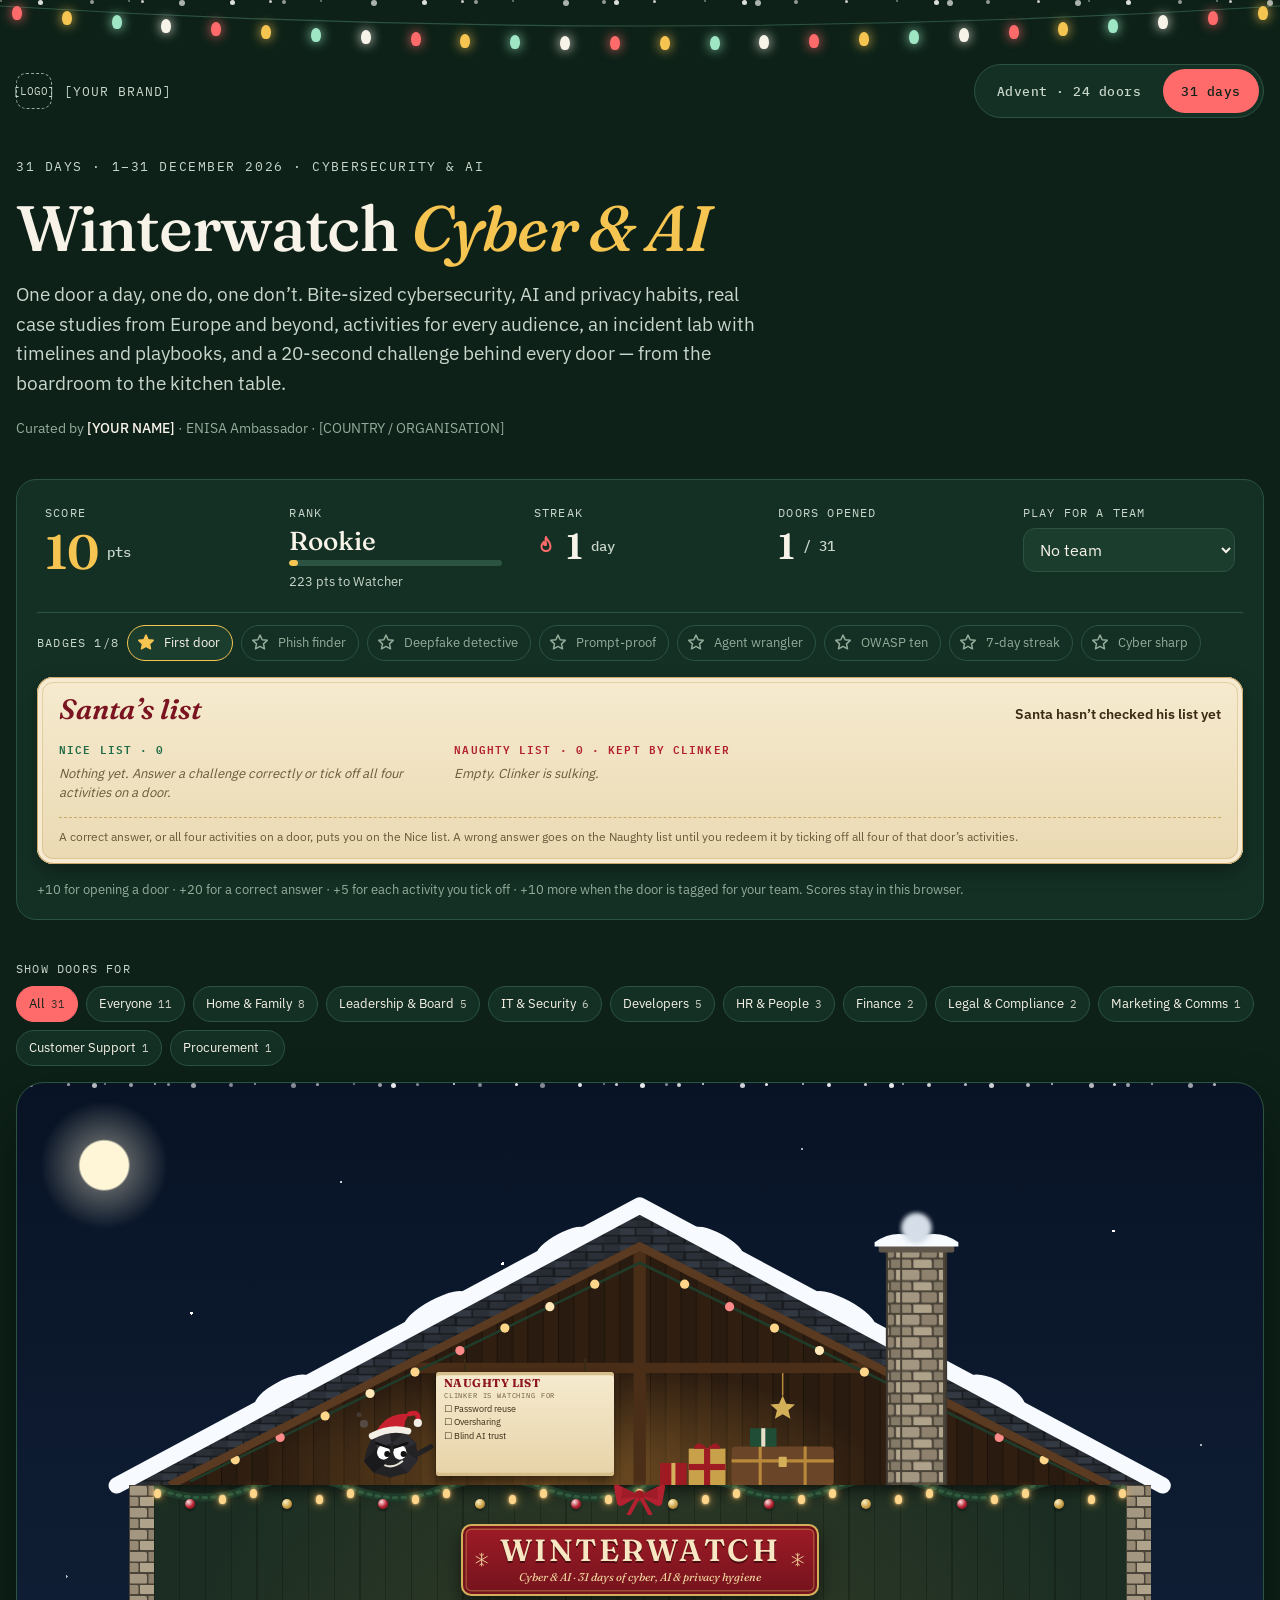
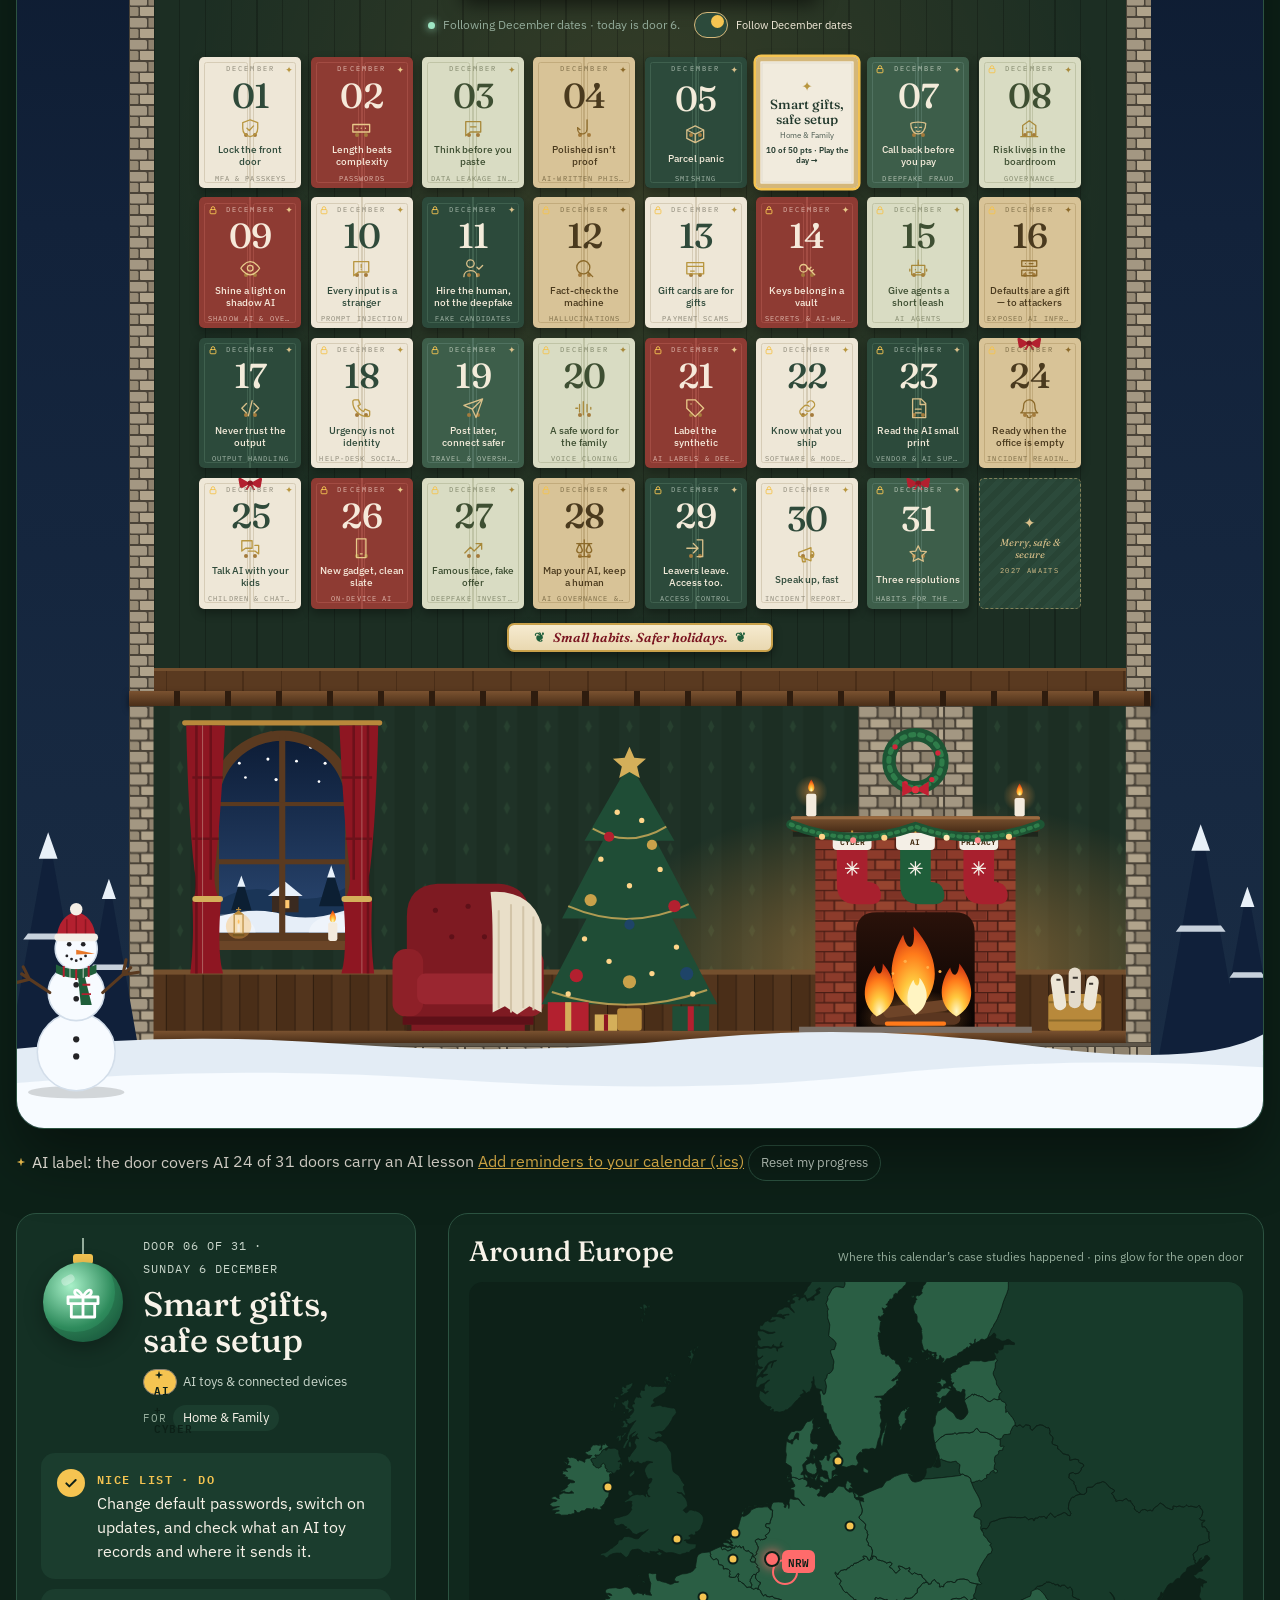
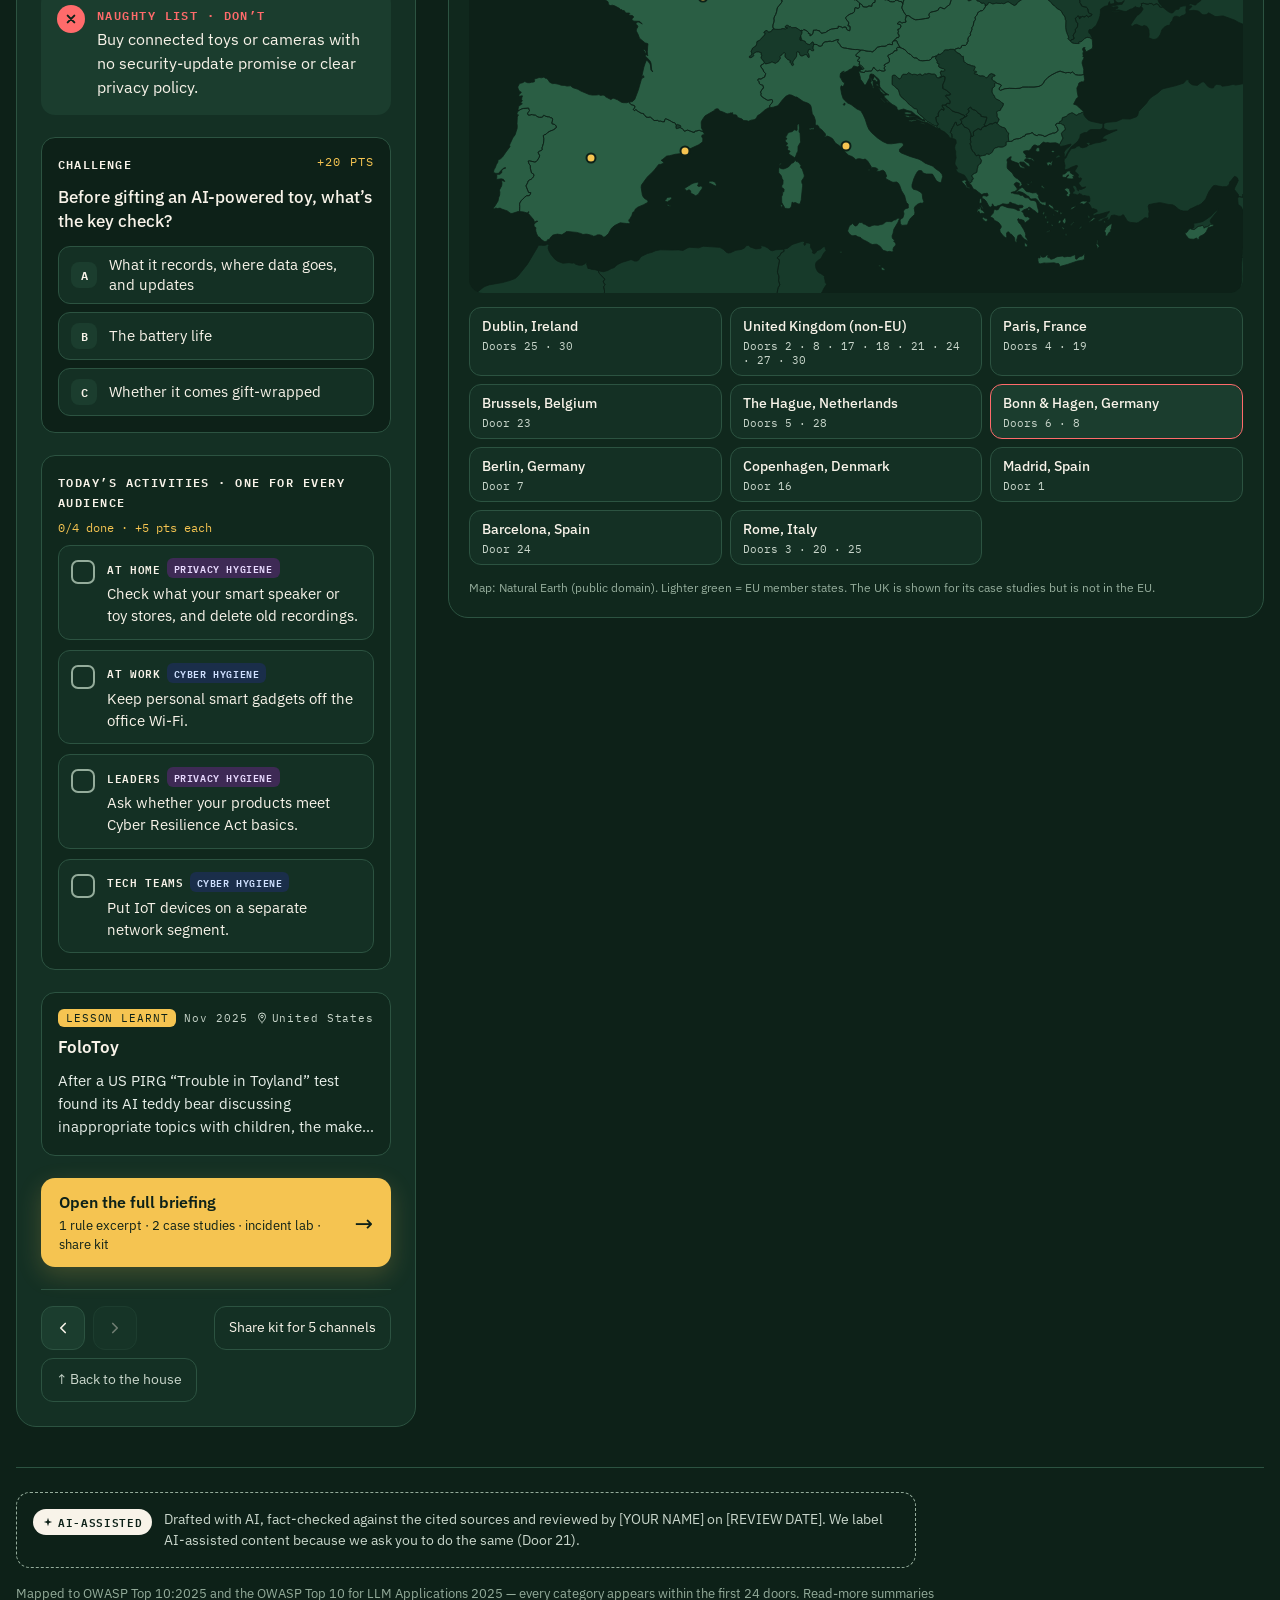
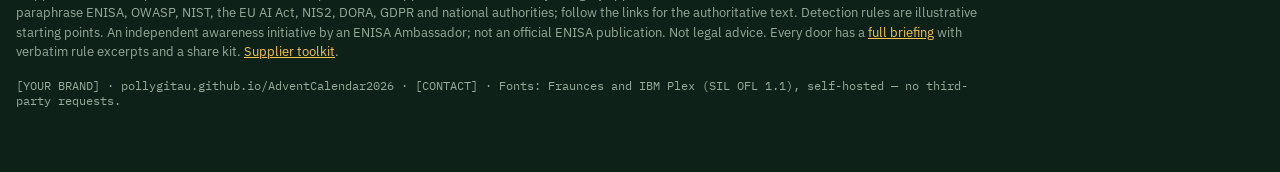
==== site/index.html @ 4596e325 "Publish to AdventCalendar2026 (the repo that exists) and tidy security docs - pages.yml: SITE_REPO w" ====
<!doctype html>
<html lang="en">
<head>
<meta charset="utf-8">
<meta name="viewport" content="width=device-width, initial-scale=1">
<meta http-equiv="Content-Security-Policy" content="default-src 'none'; script-src 'self'; style-src 'self'; font-src 'self'; img-src 'self'; connect-src 'self'; manifest-src 'self'; base-uri 'none'; form-action 'none'; upgrade-insecure-requests; require-trusted-types-for 'script'; trusted-types 'none'">
<meta name="referrer" content="strict-origin-when-cross-origin">
<title>Winterwatch · Cyber &amp; AI calendar</title>
<meta name="description" content="A gamified advent / 31-day calendar of cybersecurity, AI and privacy do's and don'ts, with real case studies, activities for every audience, an incident lab and a quick challenge behind every door.">
<meta property="og:title" content="One door a day. One do, one don’t.">
<meta property="og:description" content="Cybersecurity and AI habits, real case studies, incident playbooks and a 20-second challenge behind every door.">
<link rel="icon" href="favicon.svg" type="image/svg+xml">
<link rel="preload" href="fonts/fraunces-latin-wght-normal.woff2" as="font" type="font/woff2" crossorigin>
<link rel="preload" href="fonts/ibm-plex-sans-latin-400-normal.woff2" as="font" type="font/woff2" crossorigin>
<link rel="stylesheet" href="styles.css">
<script src="common.js" defer></script>
<script src="app.js" defer></script>
</head>
<body>
<a class="skip" href="#doors">Skip to the doors</a>
<div class="snow" id="snow" aria-hidden="true"></div>
<div class="lights" id="lights" aria-hidden="true">
  <svg viewBox="0 0 100 56" preserveAspectRatio="none"><path d="M0 6 Q50 46 100 6" fill="none" stroke="#2C5341" stroke-width="1.2" vector-effect="non-scaling-stroke"/></svg>
</div>

<div class="wrap">
<header class="top">
  <div class="brand"><span class="logo-slot">[LOGO]</span><span class="brand-name">[YOUR BRAND]</span></div>
  <div class="seg" id="mode" role="group" aria-label="Calendar length">
    <button type="button" data-mode="advent" aria-pressed="false">Advent · 24 doors</button>
    <button type="button" data-mode="full" aria-pressed="true">31 days</button>
  </div>
</header>

<section class="hero">
  <div class="hero-text">
    <p class="eyebrow" id="eyebrow">31 DAYS · CYBERSECURITY &amp; AI</p>
    <h1>Winterwatch <em>Cyber &amp; AI</em></h1>
    <p class="lede">One door a day, one do, one don’t. Bite-sized cybersecurity, AI and privacy habits, real case studies from Europe and beyond, activities for every audience, an incident lab with timelines and playbooks, and a 20-second challenge behind every door — from the boardroom to the kitchen table.</p>
    <p class="byline">Curated by <strong>[YOUR NAME]</strong> · ENISA Ambassador · [COUNTRY / ORGANISATION]</p>
  </div>
</section>

<section class="hud" id="hud" aria-label="Your progress">
  <div class="stats">
    <div class="stat"><span class="k">SCORE</span><span class="v score"><span id="score">0</span><small>pts</small></span></div>
    <div class="stat"><span class="k">RANK</span><span class="v rank" id="rank">Rookie</span><span class="bar"><span id="rankbar"></span></span><span class="sub" id="rankline"></span></div>
    <div class="stat"><span class="k">STREAK</span><span class="v"><svg viewBox="0 0 24 24" aria-hidden="true"><path d="M12 3c1 3 4.5 5 4.5 9.5a4.5 4.5 0 0 1-9 0c0-2.2 1.1-3.6 2.2-4.6 0 2 1 3.2 2.3 3.2 0-3-1.2-5.2 0-8.1z"/></svg><span id="streak">0</span><small id="streakunit">days</small></span></div>
    <div class="stat"><span class="k">DOORS OPENED</span><span class="v"><span id="opened">0</span><small>/ <span id="total">31</span></small></span></div>
    <div class="stat"><label class="k" for="team">PLAY FOR A TEAM</label><select id="team"></select></div>
  </div>
  <div class="badges"><span class="k">BADGES <span id="badgecount">0</span>/8</span><ul id="badges"></ul></div>
  <section class="santa" id="santa" aria-label="Santa’s list"></section>
  <p class="rules">+10 for opening a door · +20 for a correct answer · +5 for each activity you tick off · +10 more when the door is tagged for your team. Scores stay in this browser.</p>
</section>

<div class="main">
  <section class="col" aria-label="Calendar doors">
    <div class="chips"><span class="k">SHOW DOORS FOR</span><div id="chips" class="chips"></div></div>
    <div class="house" id="house">
      <svg class="defs" width="0" height="0" aria-hidden="true" focusable="false"><defs><pattern id="f1Stone" width="42" height="22" patternUnits="userSpaceOnUse"><rect width="42" height="22" fill="#4A4338"></rect><path d="M1 1h15q2 0 2 2v6q0 2-2 2H2q-1 0-1-1z" fill="#A39782"></path><path d="M20 1h13q2 0 2 2v6q0 2-2 2H21q-1 0-1-1z" fill="#8E826E"></path><path d="M37 1h4v10h-3q-1 0-1-1z" fill="#B3A68E"></path><path d="M1 13h7q2 0 2 2v6H2q-1 0-1-1z" fill="#968A75"></path><path d="M12 13h16q2 0 2 2v6H13q-1 0-1-1z" fill="#B0A38B"></path><path d="M32 13h9v8h-8q-1 0-1-1z" fill="#857A67"></path></pattern></defs></svg>
      <div class="hsnow" id="hsnow" aria-hidden="true"></div>
      <div class="attic">
        <svg class="sc roofsvg" viewBox="0 0 1000 300" role="img" aria-label="The attic under a snowy roof: Clinker keeps the Naughty list beside a chest of presents, and smoke rises from the stone chimney">
<defs>
<pattern id="a1Plank" width="30" height="40" patternUnits="userSpaceOnUse"><rect width="30" height="40" fill="#3A2616"></rect><rect x="15" width="15" height="40" fill="#422B18"></rect><path d="M.5 0V40M15.5 0V40" stroke="#24170D"></path></pattern>
<pattern id="a1Slate" width="32" height="16" patternUnits="userSpaceOnUse"><rect width="32" height="16" fill="#2B3038"></rect><rect x="1" y="1" width="14" height="6" fill="#333943"></rect><rect x="17" y="9" width="14" height="6" fill="#262A31"></rect><path d="M0 15.5H32M0 7.5H32M16 0V8M.5 8V16M31.5 8V16" stroke="#16191D" stroke-width="1.4"></path></pattern>
<pattern id="a1Stone" width="42" height="22" patternUnits="userSpaceOnUse"><rect width="42" height="22" fill="#4A4338"></rect><path d="M1 1h15q2 0 2 2v6q0 2-2 2H2q-1 0-1-1z" fill="#A39782"></path><path d="M20 1h13q2 0 2 2v6q0 2-2 2H21q-1 0-1-1z" fill="#8E826E"></path><path d="M37 1h4v10h-3q-1 0-1-1z" fill="#B3A68E"></path><path d="M1 13h7q2 0 2 2v6H2q-1 0-1-1z" fill="#968A75"></path><path d="M12 13h16q2 0 2 2v6H13q-1 0-1-1z" fill="#B0A38B"></path><path d="M32 13h9v8h-8q-1 0-1-1z" fill="#857A67"></path></pattern>
<radialGradient id="a1Glow"><stop offset="0" stop-color="#FFB54A" stop-opacity=".35"></stop><stop offset="1" stop-color="#FFB54A" stop-opacity="0"></stop></radialGradient>
</defs>
<path d="M40 300L500 66L960 300Z" fill="url(#a1Plank)"></path>
<path d="M40 300L500 66L960 300Z" fill="#000000" opacity=".28"></path>
<ellipse class="gl" cx="430" cy="290" rx="300" ry="110" fill="url(#a1Glow)"></ellipse>
<rect x="276" y="180" width="448" height="10" fill="#4A2E18"></rect>
<rect x="494" y="66" width="12" height="234" fill="#4A2E18"></rect>
<path d="M60 296L500 82L940 296" fill="none" stroke="#1F3B2A" stroke-width="2.5"></path>
<g fill="#FFD58A"><circle class="tw" cx="104" cy="275" r="4.5"></circle><circle class="tw t2" cx="148" cy="253" r="4.5" fill="#FF8A8A"></circle><circle class="tw t3" cx="192" cy="232" r="4.5"></circle><circle class="tw" cx="236" cy="210" r="4.5" fill="#FFE9B8"></circle><circle class="tw t2" cx="280" cy="189" r="4.5"></circle><circle class="tw t3" cx="324" cy="168" r="4.5" fill="#FF8A8A"></circle><circle class="tw" cx="368" cy="146" r="4.5"></circle><circle class="tw t2" cx="412" cy="125" r="4.5" fill="#FFE9B8"></circle><circle class="tw t3" cx="456" cy="103" r="4.5"></circle><circle class="tw" cx="544" cy="103" r="4.5"></circle><circle class="tw t2" cx="588" cy="125" r="4.5" fill="#FF8A8A"></circle><circle class="tw t3" cx="632" cy="146" r="4.5"></circle><circle class="tw" cx="676" cy="168" r="4.5" fill="#FFE9B8"></circle><circle class="tw t2" cx="720" cy="189" r="4.5"></circle><circle class="tw t3" cx="852" cy="253" r="4.5" fill="#FF8A8A"></circle><circle class="tw" cx="896" cy="275" r="4.5"></circle></g>
<g transform="translate(222 222) scale(.8)">
<circle cx="10" cy="22" r="5" fill="#6B6B72" opacity=".5"></circle><circle cx="4" cy="11" r="3" fill="#6B6B72" opacity=".35"></circle>
<path d="M14 52L22 34L40 28L60 32L74 46L76 66L64 82L42 88L22 82L10 68Z" fill="#232326"></path>
<path d="M22 34L40 28L44 46L26 52Z" fill="#36363C"></path><path d="M60 32L74 46L58 54L44 46Z" fill="#2D2D32"></path><path d="M10 68L26 52L36 70L22 82Z" fill="#1A1A1D"></path><path d="M58 54L76 66L64 82L50 70Z" fill="#2A2A2F"></path>
<ellipse cx="34" cy="57" rx="8" ry="9" fill="#FFFFFF"></ellipse><ellipse cx="54" cy="57" rx="8" ry="9" fill="#FFFFFF"></ellipse><circle cx="38.5" cy="59" r="3.6" fill="#111111"></circle><circle cx="58.5" cy="59" r="3.6" fill="#111111"></circle>
<path d="M25 46L41 51M63 46L47 51" stroke="#111111" stroke-width="3.2" stroke-linecap="round"></path>
<path d="M36 73Q46 77 57 68" fill="none" stroke="#E8E2D6" stroke-width="2.6" stroke-linecap="round"></path>
<path d="M24 34Q36 8 66 10Q58 18 60 30Z" fill="#C8202F"></path><path d="M66 10Q78 6 76 18" fill="none" stroke="#C8202F" stroke-width="6" stroke-linecap="round"></path><circle cx="76" cy="21" r="5" fill="#F4EFE6"></circle>
<path d="M20 37Q42 25 64 31" fill="none" stroke="#F4EFE6" stroke-width="8" stroke-linecap="round"></path>
<path d="M74 60L92 50" stroke="#232326" stroke-width="6" stroke-linecap="round"></path>
</g>
<rect x="520" y="278" width="26" height="22" fill="#9E1B24"></rect><rect x="531" y="278" width="4" height="22" fill="#D4AF5A"></rect>
<rect x="548" y="264" width="36" height="36" fill="#C9A14A"></rect><rect x="563" y="264" width="6" height="36" fill="#9E1B24"></rect><rect x="548" y="279" width="36" height="6" fill="#9E1B24"></rect><path d="M566 264q-10-10-13 0zM566 264q10-10 13 0z" fill="#9E1B24"></path>
<rect x="590" y="262" width="100" height="38" rx="4" fill="#6B4527"></rect><path d="M590 276h100M618 262v38M662 262v38" stroke="#B8893B" stroke-width="3"></path><rect x="636" y="272" width="8" height="10" rx="1" fill="#D4AF5A"></rect>
<rect x="608" y="244" width="26" height="18" fill="#1F4D36"></rect><rect x="619" y="244" width="4" height="18" fill="#E9DFC9"></rect>
<path d="M640 190V212" stroke="#B8893B" stroke-width="1.5"></path>
<path class="gl" d="M640 212l3.5 8 8.5.8-6.4 5.6 2 8.4-7.6-4.4-7.6 4.4 2-8.4-6.4-5.6 8.5-.8z" fill="#D4AF5A"></path>
<path d="M-6 302L500 32L1006 302L960 300L500 66L40 300Z" fill="url(#a1Slate)"></path>
<path d="M40 300L500 66L960 300" fill="none" stroke="#5A3A20" stroke-width="8"></path>
<path d="M-12 300L500 26L1012 300" fill="none" stroke="#F7FBFF" stroke-width="16" stroke-linejoin="round" stroke-linecap="round"></path>
<g fill="#F7FBFF"><ellipse cx="150" cy="208" rx="30" ry="10" transform="rotate(-28 150 208)"></ellipse><ellipse cx="300" cy="128" rx="34" ry="10" transform="rotate(-28 300 128)"></ellipse><ellipse cx="424" cy="62" rx="28" ry="9" transform="rotate(-28 424 62)"></ellipse><ellipse cx="850" cy="208" rx="30" ry="10" transform="rotate(28 850 208)"></ellipse><ellipse cx="700" cy="128" rx="34" ry="10" transform="rotate(28 700 128)"></ellipse><ellipse cx="576" cy="62" rx="28" ry="9" transform="rotate(28 576 62)"></ellipse></g>
<rect x="742" y="68" width="58" height="232" fill="url(#a1Stone)"></rect><rect x="742" y="68" width="58" height="232" fill="none" stroke="#3E3830" stroke-width="2"></rect>
<rect x="734" y="60" width="74" height="12" rx="2" fill="#5E564A"></rect><path d="M730 62Q750 48 771 58Q792 48 812 62V66H730Z" fill="#F7FBFF"></path>
<g fill="#D5DEE8"><circle class="sm" cx="771" cy="48" r="12"></circle><circle class="sm m2" cx="771" cy="48" r="12"></circle><circle class="sm m3" cx="771" cy="48" r="12"></circle><circle class="sm m4" cx="771" cy="48" r="12"></circle></g>
</svg>
        <div class="scroll" id="scroll"></div>
      </div>
      <div class="floor1">
        <svg class="garland" aria-hidden="true" viewBox="0 0 1000 40" preserveAspectRatio="none"><path d="M0 4Q50 34 100 4T200 4T300 4T400 4T500 4T600 4T700 4T800 4T900 4T1000 4" fill="none" stroke="#1F3B2A" stroke-width="12" stroke-linecap="round"/><path d="M0 4Q50 34 100 4T200 4T300 4T400 4T500 4T600 4T700 4T800 4T900 4T1000 4" fill="none" stroke="#2F5A3E" stroke-width="5" stroke-dasharray="2 7" stroke-linecap="round"/></svg>
        <div class="eave" id="eave" aria-hidden="true"></div>
        <svg class="bow" aria-hidden="true" viewBox="0 0 80 50"><path d="M40 22L8 6Q0 3 2 12L6 34Q8 40 16 36Z M40 22L72 6Q80 3 78 12L74 34Q72 40 64 36Z" fill="#B3202F"/><path d="M40 22L14 10L12 28Z M40 22L66 10L68 28Z" fill="#8E1622" opacity=".5"/><circle cx="40" cy="22" r="8" fill="#9E1B26"/><path d="M36 28L24 50M44 28L56 50" stroke="#B3202F" stroke-width="6" stroke-linecap="round"/></svg>
        <div class="sign">
          <svg class="fl-l" viewBox="0 0 24 24" aria-hidden="true"><path d="M12 2v20M3.3 7l17.4 10M3.3 17L20.7 7M9 3.5l3 2.5 3-2.5M9 20.5l3-2.5 3 2.5"/></svg>
          <svg class="fl-r" viewBox="0 0 24 24" aria-hidden="true"><path d="M12 2v20M3.3 7l17.4 10M3.3 17L20.7 7M9 3.5l3 2.5 3-2.5M9 20.5l3-2.5 3 2.5"/></svg>
          <h2 class="sign-t">WINTERWATCH</h2>
          <p class="sign-s" id="boardsub">Cyber &amp; AI · 31 days of cyber, AI &amp; privacy hygiene</p>
        </div>
        <div class="follow"><span class="note" id="locknote"></span><button type="button" role="switch" id="follow" aria-checked="true"><span class="track" aria-hidden="true"><span class="knob"></span></span>Follow December dates</button></div>
        <div id="doors" class="cards"></div>
        <div class="plaque2"><span class="p"><i aria-hidden="true">❦</i>Small habits. Safer holidays.<i aria-hidden="true">❦</i></span></div>
        <div class="wainscot" aria-hidden="true"></div>
      </div>
      <div class="slab" aria-hidden="true"></div>
      <svg class="sc floor0" viewBox="0 0 1000 330" role="img" aria-label="The living room: snow falls past the window, an armchair and a decorated tree stand by the wall, and a fire burns under three stockings labelled CYBER, AI and PRIVACY">
<defs>
<linearGradient id="f0Night" x1="0" y1="0" x2="0" y2="1"><stop offset="0" stop-color="#0B1A33"></stop><stop offset="1" stop-color="#2C4A75"></stop></linearGradient>
<radialGradient id="f0Fire" cx=".5" cy=".9" r=".9"><stop offset="0" stop-color="#FFF6C4"></stop><stop offset=".3" stop-color="#FFC93F"></stop><stop offset=".65" stop-color="#FF7A1A"></stop><stop offset="1" stop-color="#C92E14"></stop></radialGradient>
<radialGradient id="f0Glow"><stop offset="0" stop-color="#FFA24A" stop-opacity=".5"></stop><stop offset="1" stop-color="#FFA24A" stop-opacity="0"></stop></radialGradient>
<linearGradient id="f0Oak" x1="0" y1="0" x2="0" y2="1"><stop offset="0" stop-color="#7A5230"></stop><stop offset="1" stop-color="#4A2E18"></stop></linearGradient>
<linearGradient id="f0Box" x1="0" y1="0" x2="0" y2="1"><stop offset="0" stop-color="#2A120A"></stop><stop offset="1" stop-color="#070302"></stop></linearGradient>
<pattern id="f0Wall" width="40" height="40" patternUnits="userSpaceOnUse"><rect width="40" height="40" fill="#1C2E23"></rect><rect width="20" height="40" fill="#1F3227"></rect><path d="M10 14l3 6-3 6-3-6z" fill="#27402F"></path></pattern>
<pattern id="f0Plank" width="36" height="58" patternUnits="userSpaceOnUse"><rect width="36" height="58" fill="#4A2E18"></rect><rect x="18" width="18" height="58" fill="#53351D"></rect><path d="M.5 0V58M18.5 0V58" stroke="#2E1C0E"></path></pattern>
<pattern id="f0Brick" width="40" height="20" patternUnits="userSpaceOnUse"><rect width="40" height="20" fill="#8C3B2B"></rect><rect x="21" y="1" width="18" height="8" fill="#7E3426"></rect><rect x="11" y="11" width="18" height="8" fill="#96442F"></rect><path d="M0 .5H40M0 10.5H40M.5 0V10M20.5 0V10M10.5 10V20M30.5 10V20" stroke="#4A1D14" stroke-width="1.6"></path></pattern>
<clipPath id="f0Glass"><path d="M88 222V96a62 62 0 0 1 124 0V222Z"></path></clipPath>
</defs>
<rect width="1000" height="330" fill="url(#f0Wall)"></rect>
<ellipse class="gl" cx="770" cy="260" rx="320" ry="170" fill="url(#f0Glow)"></ellipse>
<rect y="262" width="1000" height="58" fill="url(#f0Plank)"></rect><rect y="258" width="1000" height="5" fill="#74502E"></rect>
<rect y="318" width="1000" height="12" fill="url(#f0Oak)"></rect>
<rect x="52" y="14" width="196" height="5" rx="2.5" fill="#B8893B"></rect>
<path d="M78 232V96a72 72 0 0 1 144 0V232Z" fill="#5A3A20"></path>
<g clip-path="url(#f0Glass)">
<rect x="88" y="20" width="124" height="210" fill="url(#f0Night)"></rect>
<path d="M88 190Q120 172 150 184T212 178V230H88Z" fill="#1A3557"></path>
<path d="M100 200l10-34 10 34zM186 196l12-40 12 40z" fill="#0C1F33"></path>
<path d="M110 166l-4 11h8zM198 156l-4 12h8z" fill="#E8F1FB"></path>
<rect x="140" y="184" width="26" height="18" fill="#3A2A20"></rect><path d="M136 186L153 172L170 186Z" fill="#E8F1FB"></path><rect class="gl" x="149" y="190" width="8" height="8" fill="#FFC870"></rect>
<path d="M88 230V206Q124 196 150 204T212 200V230Z" fill="#E6EEF8"></path>
<g fill="#FFFFFF"><circle class="ws d1" cx="96" cy="40" r="1.8"></circle><circle class="ws s2 d2" cx="108" cy="56" r="1.4"></circle><circle class="ws s3 d3" cx="122" cy="36" r="2"></circle><circle class="ws d4" cx="136" cy="52" r="1.5"></circle><circle class="ws s2 d5" cx="150" cy="38" r="2.2"></circle><circle class="ws s3 d1" cx="164" cy="54" r="1.4"></circle><circle class="ws d2" cx="178" cy="40" r="1.9"></circle><circle class="ws s2 d3" cx="192" cy="56" r="1.5"></circle><circle class="ws s3 d4" cx="204" cy="42" r="1.8"></circle><circle class="ws d5" cx="114" cy="70" r="1.3"></circle><circle class="ws s2 d1" cx="144" cy="72" r="1.6"></circle><circle class="ws s3 d2" cx="186" cy="74" r="1.3"></circle></g>
<ellipse cx="94" cy="222" rx="30" ry="18" fill="#FFFFFF" opacity=".35"></ellipse><ellipse cx="206" cy="222" rx="30" ry="18" fill="#FFFFFF" opacity=".35"></ellipse>
</g>
<g fill="#5A3A20"><rect x="147" y="30" width="6" height="194"></rect><rect x="88" y="150" width="124" height="5"></rect><rect x="88" y="94" width="124" height="4"></rect></g>
<rect x="68" y="230" width="164" height="9" rx="3" fill="#6B4527"></rect>
<path d="M56 19H94Q90 110 84 160Q82 180 90 192Q86 240 92 262H60Q64 230 62 192Q68 178 64 160Q58 110 56 19Z" fill="#8E1622"></path>
<path d="M244 19H206Q210 110 216 160Q218 180 210 192Q214 240 208 262H240Q236 230 238 192Q232 178 236 160Q242 110 244 19Z" fill="#8E1622"></path>
<path d="M66 19V262M80 19V170M62 70H92M62 130H88M220 19V170M234 19V262M208 70H238M212 130H238" stroke="#5E0F18" stroke-width="2.5" opacity=".7"></path>
<path d="M72 19V262M228 19V262" stroke="#E9DFC9" stroke-width="1" opacity=".35"></path>
<rect x="62" y="186" width="30" height="6" rx="3" fill="#D4AF5A"></rect><rect x="208" y="186" width="30" height="6" rx="3" fill="#D4AF5A"></rect>
<g transform="translate(98 197) scale(.62)"><circle class="gl" cx="15" cy="30" r="20" fill="#FFB54A" opacity=".35"></circle><path d="M11 4h8M15 0v4" stroke="#B8893B" stroke-width="2"></path><path d="M6 12L15 5L24 12Z" fill="#B8893B"></path><rect x="8" y="12" width="14" height="30" rx="1" fill="#FFE2A0" opacity=".35"></rect><rect x="13" y="27" width="4" height="12" fill="#F4EBDD"></rect><path class="cd" d="M15 19c-2 3-2 5 0 7 2-2 2-4 0-7z" fill="#FFC060"></path><path d="M8 12V42M22 12V42" stroke="#B8893B" stroke-width="1.8"></path><rect x="6" y="42" width="18" height="4" rx="1" fill="#7A5A22"></rect></g>
<rect x="195" y="212" width="9" height="18" rx="2" fill="#F4EBDD"></rect><path class="cd" d="M199.5 200c-3 5-4 8-2 11 1 1 3 1 4 0 2-3 1-6-2-11z" fill="url(#f0Fire)"></path>
<path d="M272 318V206Q272 176 302 174H362Q392 176 392 206V318Z" fill="#7E1A22"></path>
<g fill="#5E1018"><circle cx="300" cy="200" r="2.5"></circle><circle cx="332" cy="196" r="2.5"></circle><circle cx="364" cy="200" r="2.5"></circle><circle cx="316" cy="226" r="2.5"></circle><circle cx="348" cy="226" r="2.5"></circle></g>
<rect x="258" y="238" width="30" height="66" rx="13" fill="#8E2028"></rect><rect x="376" y="238" width="30" height="66" rx="13" fill="#8E2028"></rect>
<rect x="282" y="262" width="100" height="30" rx="8" fill="#9A2630"></rect>
<path d="M268 304h128v8H268z" fill="#5E1018"></path><path d="M274 312v6M390 312v6" stroke="#3A2616" stroke-width="5"></path>
<path d="M354 182Q394 180 404 214V300L392 294 380 302 368 294 356 300V230Q356 200 354 182Z" fill="#E9DFC9"></path>
<path d="M362 200V296M374 194V300M386 196V296M396 206V298" stroke="#D2C4A8" stroke-width="2"></path>
<rect x="478" y="296" width="24" height="22" rx="3" fill="#B8893B"></rect>
<path d="M490 56L534 132H516L556 208H532L576 292H404L448 208H424L464 132H446Z" fill="#1F4D36"></path>
<path d="M454 120Q490 140 526 118M430 196Q490 222 548 194M414 280Q490 306 566 278" fill="none" stroke="#D4AF5A" stroke-width="2" opacity=".8"></path>
<g fill="#FFD58A"><circle class="tw" cx="478" cy="104" r="2.6"></circle><circle class="tw t2" cx="502" cy="112" r="2.6"></circle><circle class="tw t3" cx="462" cy="150" r="2.6"></circle><circle class="tw" cx="520" cy="160" r="2.6"></circle><circle class="tw t2" cx="490" cy="176" r="2.6"></circle><circle class="tw t3" cx="446" cy="228" r="2.6"></circle><circle class="tw" cx="536" cy="236" r="2.6"></circle><circle class="tw t2" cx="470" cy="250" r="2.6"></circle><circle class="tw t3" cx="512" cy="262" r="2.6"></circle><circle class="tw" cx="430" cy="282" r="2.6"></circle><circle class="tw t2" cx="552" cy="282" r="2.6"></circle></g>
<circle cx="470" cy="128" r="5" fill="#B3202F"></circle><circle cx="512" cy="136" r="5" fill="#C9A14A"></circle><circle cx="452" cy="190" r="6" fill="#C9A14A"></circle><circle cx="534" cy="196" r="6" fill="#B3202F"></circle><circle cx="490" cy="214" r="5" fill="#1E4468"></circle><circle cx="438" cy="264" r="6.5" fill="#B3202F"></circle><circle cx="490" cy="270" r="6.5" fill="#C9A14A"></circle><circle cx="546" cy="262" r="6.5" fill="#1E4468"></circle>
<path class="tw" d="M490 40l4.7 10.6 11.5 1.1-8.7 7.6 2.6 11.3L490 64.7l-10.1 5.9 2.6-11.3-8.7-7.6 11.5-1.1z" fill="#D4AF5A"></path>
<rect x="410" y="290" width="40" height="28" fill="#B3202F"></rect><rect x="427" y="290" width="6" height="28" fill="#D4AF5A"></rect>
<rect x="532" y="294" width="36" height="24" fill="#1F4D36"></rect><rect x="547" y="294" width="6" height="24" fill="#B3202F"></rect>
<rect x="456" y="302" width="22" height="16" fill="#D4AF5A"></rect><rect x="465" y="302" width="4" height="16" fill="#8E1622"></rect>
<rect x="714" y="0" width="112" height="112" fill="url(#f1Stone)"></rect>
<circle cx="770" cy="54" r="26" fill="none" stroke="#1D5534" stroke-width="13"></circle><circle cx="770" cy="54" r="26" fill="none" stroke="#2F7D4A" stroke-width="5" stroke-dasharray="3 6" stroke-linecap="round"></circle>
<g fill="#D0263A"><circle cx="750" cy="40" r="2.6"></circle><circle cx="792" cy="46" r="2.6"></circle><circle cx="760" cy="76" r="2.6"></circle><circle cx="786" cy="72" r="2.6"></circle></g>
<path d="M770 82l-13-8v14zM770 82l13-8v14z" fill="#C21F32"></path><circle cx="770" cy="82" r="3.6" fill="#E0303F"></circle>
<rect x="672" y="123" width="196" height="196" fill="url(#f0Brick)"></rect>
<path d="M712 318V222q0-20 20-20h76q20 0 20 20v96z" fill="url(#f0Box)"></path>
<ellipse class="gl" cx="770" cy="306" rx="56" ry="28" fill="url(#f0Glow)"></ellipse>
<rect x="726" y="300" width="88" height="12" rx="6" fill="#5A3620"></rect><rect x="738" y="291" width="66" height="11" rx="5.5" fill="#6E4428" transform="rotate(-7 771 296)"></rect>
<rect class="gl" x="740" y="309" width="60" height="4" rx="2" fill="#FF7A1A"></rect>
<path class="fl" d="M770 300C738 280 744 248 758 224c3 16 13 18 10-8 20 22 34 56 2 84z" fill="url(#f0Fire)"></path>
<path class="fl fl2" d="M732 304c-18-14-12-36-2-50 2 10 8 12 8-2 14 16 18 40-6 52z" fill="url(#f0Fire)"></path>
<path class="fl fl3" d="M810 304c-20-12-16-34-6-48 2 10 8 10 9-4 14 18 18 40-3 52z" fill="url(#f0Fire)"></path>
<path class="fl fl4" d="M770 302c-10-8-10-22-2-34 2 8 6 8 6-2 10 12 10 28-4 36z" fill="#FFF4C2"></path>
<g fill="#FFB04A"><circle class="em" cx="760" cy="250" r="1.6"></circle><circle class="em e2" cx="782" cy="256" r="1.4"></circle><circle class="em e3" cx="748" cy="262" r="1.3"></circle><circle class="em e4" cx="794" cy="260" r="1.5"></circle></g>
<rect x="656" y="314" width="228" height="6" fill="#7A6F66"></rect>
<rect x="650" y="122" width="240" height="6" fill="#000000" opacity=".35"></rect>
<rect x="648" y="108" width="244" height="15" rx="3" fill="url(#f0Oak)"></rect><rect x="648" y="108" width="244" height="3" rx="1.5" fill="#9A6A40"></rect>
<ellipse class="gl" cx="668" cy="84" rx="16" ry="16" fill="url(#f0Glow)"></ellipse><rect x="663" y="86" width="10" height="22" rx="2" fill="#F4EBDD"></rect><path class="cd" d="M668 72c-3 5-4 8-2 11 1 1 3 1 4 0 2-3 1-6-2-11z" fill="url(#f0Fire)"></path>
<ellipse class="gl" cx="872" cy="88" rx="16" ry="16" fill="url(#f0Glow)"></ellipse><rect x="867" y="90" width="10" height="18" rx="2" fill="#F4EBDD"></rect><path class="cd" d="M872 76c-3 5-4 8-2 11 1 1 3 1 4 0 2-3 1-6-2-11z" fill="url(#f0Fire)"></path>
<path d="M708 122v3M770 122v3M832 122v3" stroke="#C9962F" stroke-width="2"></path>
<g class="sw"><path d="M693 140V174Q693 194 712 194H726Q738 194 736 182Q734 172 722 172H723V140Z" fill="#A8202E"></path><path d="M708 152v14M701 159h14M703 154l10 10M713 154l-10 10" stroke="#F4EFE6" stroke-width="1.2"></path><rect x="689" y="124" width="38" height="17" rx="4" fill="#F4EFE6"></rect><text x="708" y="136" text-anchor="middle" font-family="IBM Plex Mono, monospace" font-size="7.5" font-weight="700" fill="#3A2208">CYBER</text></g>
<g class="sw w2"><path d="M755 140V174Q755 194 774 194H788Q800 194 798 182Q796 172 784 172H785V140Z" fill="#1F5E3A"></path><path d="M770 152v14M763 159h14M765 154l10 10M775 154l-10 10" stroke="#F4EFE6" stroke-width="1.2"></path><rect x="751" y="124" width="38" height="17" rx="4" fill="#F4EFE6"></rect><text x="770" y="136" text-anchor="middle" font-family="IBM Plex Mono, monospace" font-size="7.5" font-weight="700" fill="#3A2208">AI</text></g>
<g class="sw w3"><path d="M817 140V174Q817 194 836 194H850Q862 194 860 182Q858 172 846 172H847V140Z" fill="#A8202E"></path><path d="M832 152v14M825 159h14M827 154l10 10M837 154l-10 10" stroke="#F4EFE6" stroke-width="1.2"></path><rect x="813" y="124" width="38" height="17" rx="4" fill="#F4EFE6"></rect><text x="832" y="136" text-anchor="middle" font-family="IBM Plex Mono, monospace" font-size="7.5" font-weight="700" fill="#3A2208">PRIVACY</text></g>
<path d="M648 116Q709 140 770 118Q831 140 892 116" fill="none" stroke="#1D5534" stroke-width="9" stroke-linecap="round"></path>
<path d="M648 116Q709 140 770 118Q831 140 892 116" fill="none" stroke="#2F7D4A" stroke-width="4" stroke-dasharray="2 5" stroke-linecap="round"></path>
<circle class="tw" cx="678.5" cy="128" r="3" fill="#FFD58A"></circle><circle class="tw t2" cx="709" cy="131.5" r="3" fill="#FF8A8A"></circle><circle class="tw t3" cx="739.5" cy="129" r="3" fill="#FFD58A"></circle><circle class="tw t2" cx="800.5" cy="129" r="3" fill="#FFE9B8"></circle><circle class="tw" cx="831" cy="131.5" r="3" fill="#FF8A8A"></circle><circle class="tw t3" cx="861.5" cy="128" r="3" fill="#FFD58A"></circle>
<rect x="900" y="282" width="52" height="36" rx="4" fill="#B8893B"></rect><path d="M900 290h52M900 308h52" stroke="#8C6A2A" stroke-width="2"></path>
<rect x="904" y="262" width="12" height="36" rx="6" fill="#EDE6D6" transform="rotate(-8 910 280)"></rect><rect x="920" y="256" width="12" height="40" rx="6" fill="#E3DACA"></rect><rect x="936" y="264" width="12" height="34" rx="6" fill="#EDE6D6" transform="rotate(8 942 281)"></rect>
<path d="M908 268h4M924 266h5M940 272h4M922 280h4" stroke="#3A3530" stroke-width="2"></path>
<rect width="24" height="330" fill="url(#f1Stone)"></rect><rect x="976" width="24" height="330" fill="url(#f1Stone)"></rect>
</svg>
      <div class="found" aria-hidden="true"></div>
      <svg class="sc ground" aria-hidden="true" viewBox="0 0 1600 420">
<path d="M40 40L92 330H-12ZM118 100L158 330H78ZM1520 30L1574 330H1466ZM1580 110L1620 330H1540Z" fill="#10203A"></path>
<path d="M40 40l12 34h-24zM118 100l9 26h-18zM1520 30l12 34h-24zM1580 110l9 26h-18z" fill="#E8F0F8"></path>
<path d="M14 170h52l6 8H8zM98 210h40l5 7H93zM1494 160h52l6 8h-64zM1562 220h36l5 7h-46z" fill="#E8F0F8" opacity=".85"></path>
<path d="M0 420V318Q200 296 420 312T860 306T1300 314T1600 300V420Z" fill="#E3ECF5"></path>
<path d="M0 420V362Q260 338 560 358T1100 352T1600 342V420Z" fill="#F7FBFF"></path>
<ellipse cx="76" cy="374" rx="62" ry="8" fill="#000000" opacity=".15"></ellipse>
<circle cx="76" cy="322" r="50" fill="#F7FBFF" stroke="#D3DEEA" stroke-width="2"></circle>
<circle cx="76" cy="246" r="36" fill="#F7FBFF" stroke="#D3DEEA" stroke-width="2"></circle>
<circle cx="76" cy="190" r="27" fill="#F7FBFF" stroke="#D3DEEA" stroke-width="2"></circle>
<g fill="#232326"><circle cx="67" cy="184" r="3"></circle><circle cx="85" cy="184" r="3"></circle><circle cx="64" cy="199" r="1.8"></circle><circle cx="70" cy="203" r="1.8"></circle><circle cx="76" cy="205" r="1.8"></circle><circle cx="82" cy="203" r="1.8"></circle><circle cx="88" cy="199" r="1.8"></circle><circle cx="76" cy="236" r="3.6"></circle><circle cx="76" cy="254" r="3.6"></circle><circle cx="76" cy="306" r="4"></circle><circle cx="76" cy="328" r="4"></circle></g>
<path d="M76 191L100 196L76 197Z" fill="#E8792B"></path>
<path d="M50 210Q76 222 102 210V221Q76 234 50 221Z" fill="#1F5E3A"></path><path d="M86 221L96 262L82 262L78 223Z" fill="#1F5E3A"></path>
<path d="M60 212V226M76 216V230M92 212V226M84 236H94M83 248H95" stroke="#B3202F" stroke-width="2.5"></path><path d="M68 214V228M85 214V227" stroke="#F4EFE6" stroke-width="1"></path>
<path d="M51 176Q53 148 76 142Q99 148 101 176Z" fill="#B3202F"></path><path d="M64 174V152M76 174V144M88 174V152" stroke="#8E1622" stroke-width="2"></path>
<rect x="48" y="170" width="56" height="10" rx="5" fill="#F4EFE6"></rect><circle cx="76" cy="139" r="8" fill="#F4EFE6"></circle>
<path d="M42 246L6 222M16 229L8 213M16 229L0 233" fill="none" stroke="#5A3A20" stroke-width="4" stroke-linecap="round"></path>
<g class="wave"><path d="M110 246L146 214M136 223L140 204M136 223L156 220" fill="none" stroke="#5A3A20" stroke-width="4" stroke-linecap="round"></path></g>
</svg>
    </div>
    
    <div class="legend">
      <span class="ai-key"><svg viewBox="0 0 24 24" aria-hidden="true"><path d="M12 2l2.4 7.6L22 12l-7.6 2.4L12 22l-2.4-7.6L2 12l7.6-2.4z"/></svg>AI label: the door covers AI</span>
      <span id="aicount"></span>
      <a id="ics" href="days-31.ics">Add reminders to your calendar (.ics)</a>
      <button type="button" class="ghost" id="reset">Reset my progress</button>
    </div>
  </section>
  <aside class="panel" id="panel" aria-live="polite" aria-label="Selected door"></aside>
  <section class="europe" aria-label="Around Europe">
      <div class="europe-head"><h2>Around Europe</h2><span class="note">Where this calendar’s case studies happened · pins glow for the open door</span></div>
      <div class="map" id="map"><img src="europe-map.svg" alt="Map of Europe. EU member states are shown in a lighter green." width="800" height="632"></div>
      <div class="places" id="places"></div>
      <p class="note">Map: Natural Earth (public domain). Lighter green = EU member states. The UK is shown for its case studies but is not in the EU.</p>
    </section>
</div>

<footer class="foot">
  <div class="ai-disclosure">
    <span class="ai-pill"><svg viewBox="0 0 24 24" aria-hidden="true"><path d="M12 2l2.4 7.6L22 12l-7.6 2.4L12 22l-2.4-7.6L2 12l7.6-2.4z"/></svg>AI-ASSISTED</span>
    <p>Drafted with AI, fact-checked against the cited sources and reviewed by [YOUR NAME] on [REVIEW DATE]. We label AI-assisted content because we ask you to do the same (Door 21).</p>
  </div>
  <p class="fine">Mapped to OWASP Top 10:2025 and the OWASP Top 10 for LLM Applications 2025 — every category appears within the first 24 doors. Read-more summaries paraphrase ENISA, OWASP, NIST, the EU AI Act, NIS2, DORA, GDPR and national authorities; follow the links for the authoritative text. Detection rules are illustrative starting points. An independent awareness initiative by an ENISA Ambassador; not an official ENISA publication. Not legal advice. Every door has a <a href="door.html">full briefing</a> with verbatim rule excerpts and a share kit. <a href="supply.html">Supplier toolkit</a>.</p>
  <p class="fine mono">[YOUR BRAND] · pollygitau.github.io/AdventCalendar2026 · [CONTACT] · Fonts: Fraunces and IBM Plex (SIL OFL 1.1), self-hosted — no third-party requests.</p>
</footer>
</div>
<noscript><p class="noscript">This calendar needs JavaScript to open its doors. The full content is also in <a href="days.json">days.json</a>.</p></noscript>
</body>
</html>
---- site/styles.css ----
/* One door a day — festive cybersecurity & AI calendar.
   Self-hosted fonts (SIL OFL 1.1, see fonts/OFL.txt). No third-party requests.
   No inline styles anywhere (CSP style-src 'self'); dynamic values are set via CSSOM. */
@font-face { font-family: "Fraunces"; src: url("fonts/fraunces-latin-wght-normal.woff2") format("woff2"); font-weight: 100 900; font-style: normal; font-display: swap; }
@font-face { font-family: "Fraunces"; src: url("fonts/fraunces-latin-wght-italic.woff2") format("woff2"); font-weight: 100 900; font-style: italic; font-display: swap; }
@font-face { font-family: "IBM Plex Sans"; src: url("fonts/ibm-plex-sans-latin-400-normal.woff2") format("woff2"); font-weight: 400; font-display: swap; }
@font-face { font-family: "IBM Plex Sans"; src: url("fonts/ibm-plex-sans-latin-500-normal.woff2") format("woff2"); font-weight: 500; font-display: swap; }
@font-face { font-family: "IBM Plex Sans"; src: url("fonts/ibm-plex-sans-latin-600-normal.woff2") format("woff2"); font-weight: 600; font-display: swap; }
@font-face { font-family: "IBM Plex Mono"; src: url("fonts/ibm-plex-mono-latin-400-normal.woff2") format("woff2"); font-weight: 400; font-display: swap; }
@font-face { font-family: "IBM Plex Mono"; src: url("fonts/ibm-plex-mono-latin-500-normal.woff2") format("woff2"); font-weight: 500; font-display: swap; }
@font-face { font-family: "IBM Plex Mono"; src: url("fonts/ibm-plex-mono-latin-600-normal.woff2") format("woff2"); font-weight: 600; font-display: swap; }

:root {
  --ground: #0D2118;      /* deep pine */
  --deep: #10281D;
  --surface: #143024;
  --surface-2: #1B3D2E;
  --line: #2C5341;
  --text: #F8F3E9;        /* snow */
  --soft: #E8EFE9;
  --muted: #C9D6CB;
  --faint: #94AC9B;
  --gold: #F5C451;        /* DO, correct, score */
  --red: #FF6B6B;         /* DON'T, wrong, selection */
  --mint: #9EE6C4;
  --on: #0D2118;
  --serif: "Fraunces", Georgia, "Times New Roman", serif;
  --sans: "IBM Plex Sans", system-ui, -apple-system, "Segoe UI", sans-serif;
  --mono: "IBM Plex Mono", ui-monospace, "SFMono-Regular", Menlo, monospace;
  color-scheme: dark;
}
* { box-sizing: border-box; }
html { -webkit-text-size-adjust: 100%; }
body { margin: 0; background: var(--ground); color: var(--text); font: 16px/1.5 var(--sans); overflow-x: hidden; }
button, select { font: inherit; color: inherit; }
button { cursor: pointer; }
button:disabled { cursor: not-allowed; }
:focus-visible { outline: 2px solid var(--gold); outline-offset: 2px; }
a { color: var(--gold); }
a:hover { color: var(--text); }
svg { display: block; }
h1, h2, h3, h4, p { margin: 0; }
.sr { position: absolute; width: 1px; height: 1px; overflow: hidden; clip: rect(0 0 0 0); white-space: nowrap; }
.skip { position: absolute; left: -999px; top: 8px; background: var(--text); color: var(--ground); padding: 8px 12px; border-radius: 8px; z-index: 10; }
.skip:focus { left: 8px; }
.k { font-family: var(--mono); font-size: 12px; letter-spacing: .1em; color: var(--muted); }
.framed-warning { position: sticky; top: 0; z-index: 20; padding: 12px 16px; background: var(--red); color: var(--on); font-weight: 600; text-align: center; }

/* ---------- Festive layers ---------- */
.snow { position: absolute; left: 0; right: 0; top: 0; height: 760px; overflow: hidden; pointer-events: none; z-index: 0; }
.flake { position: absolute; top: 0; border-radius: 99px; background: #fff; animation: fallA linear infinite; }
.flake.b { animation-name: fallB; }
@keyframes fallA { 0% { transform: translate3d(0,-20px,0); opacity: 0 } 10% { opacity: 1 } 100% { transform: translate3d(40px,760px,0); opacity: 0 } }
@keyframes fallB { 0% { transform: translate3d(0,-20px,0); opacity: 0 } 10% { opacity: 1 } 100% { transform: translate3d(-40px,760px,0); opacity: 0 } }
.lights { position: relative; height: 56px; display: flex; justify-content: space-between; align-items: flex-start; padding: 0 12px; pointer-events: none; z-index: 1; }
.lights svg { position: absolute; left: 0; top: 0; width: 100%; height: 56px; }
.bulb { position: relative; display: block; width: 10px; height: 14px; border-radius: 50% 50% 45% 45%; animation: twinkle 1.6s ease-in-out infinite; }
@keyframes twinkle { 0%,100% { opacity: .35; transform: scale(.8) } 50% { opacity: 1; transform: scale(1.05) } }
@keyframes swing { 0%,100% { transform: rotate(-4deg) } 50% { transform: rotate(4deg) } }
@keyframes pop { 0% { transform: scale(.92) } 60% { transform: scale(1.06) } 100% { transform: scale(1) } }
@keyframes rise { from { opacity: 0; transform: translateY(10px) } to { opacity: 1; transform: none } }
@keyframes shake { 0%,100% { transform: translateX(0) } 20% { transform: translateX(-7px) } 40% { transform: translateX(7px) } 60% { transform: translateX(-4px) } 80% { transform: translateX(4px) } }
@keyframes ping { 0% { transform: translate(-50%,-50%) scale(.6); opacity: .9 } 100% { transform: translate(-50%,-50%) scale(2.4); opacity: 0 } }
@keyframes confA { to { transform: translate(-120px,160px) rotate(540deg); opacity: 0 } }
@keyframes confB { to { transform: translate(110px,170px) rotate(-480deg); opacity: 0 } }
@keyframes confC { to { transform: translate(-50px,200px) rotate(360deg); opacity: 0 } }
@keyframes confD { to { transform: translate(60px,140px) rotate(-620deg); opacity: 0 } }
@keyframes floatUp { 0% { opacity: 0; transform: translateY(6px) } 20% { opacity: 1 } 100% { opacity: 0; transform: translateY(-36px) } }
.rise { animation: rise .45s ease both; }

/* ---------- Layout ---------- */
.wrap { position: relative; z-index: 1; max-width: 1328px; margin: 0 auto; padding: 8px 16px 64px; display: flex; flex-direction: column; gap: 40px; }
.top { display: flex; flex-wrap: wrap; align-items: center; justify-content: space-between; gap: 16px; }
.brand { display: flex; align-items: center; gap: 12px; }
.logo-slot { display: inline-flex; align-items: center; justify-content: center; width: 36px; height: 36px; border-radius: 10px; border: 1px dashed var(--faint); font: 11px var(--mono); color: var(--muted); }
.brand-name { font: 13px var(--mono); letter-spacing: .08em; color: var(--muted); }
.seg { display: flex; gap: 4px; padding: 4px; border-radius: 999px; background: var(--surface); border: 1px solid var(--line); }
.seg button { border: 0; border-radius: 999px; min-height: 44px; padding: 0 18px; font: 500 13px var(--mono); letter-spacing: .04em; background: transparent; color: var(--muted); transition: background-color .25s ease; }
.seg button[aria-pressed="true"] { background: var(--red); color: var(--on); }
.hero { display: flex; flex-wrap: wrap; align-items: center; gap: 40px; }
.hero-text { flex: 1 1 440px; min-width: 0; display: flex; flex-direction: column; gap: 20px; }
.eyebrow { font: 13px var(--mono); letter-spacing: .12em; color: var(--muted); }
h1 { font-family: var(--serif); font-weight: 500; font-size: clamp(44px, 5vw, 72px); line-height: 1.02; letter-spacing: -.02em; text-wrap: balance; }
h1 em { font-style: italic; color: var(--gold); }
.lede { font-size: 19px; line-height: 1.55; color: var(--muted); max-width: 740px; text-wrap: pretty; }
.byline { font-size: 14px; color: var(--faint); }
.byline strong { color: var(--text); font-weight: 500; }

/* HUD */
.hud { display: flex; flex-direction: column; gap: 16px; padding: 20px; border-radius: 20px; background: var(--surface); border: 1px solid var(--line); }
.hud[hidden] { display: none; }
.stats { display: grid; grid-template-columns: repeat(auto-fit, minmax(min(150px, 100%), 1fr)); gap: 16px; }
.stat { display: flex; flex-direction: column; gap: 6px; padding: 4px 8px; }
.stat .v { font-family: var(--serif); font-size: 36px; line-height: 1; font-weight: 600; display: flex; align-items: center; gap: 8px; }
.stat .v small { font: 500 14px var(--mono); color: var(--muted); }
.stat .score { font-size: 48px; color: var(--gold); }
.stat .rank { font-size: 26px; font-weight: 500; }
.stat svg { width: 24px; height: 24px; fill: none; stroke: var(--red); stroke-width: 2; stroke-linecap: round; stroke-linejoin: round; }
.bar { display: block; height: 6px; border-radius: 99px; background: var(--line); overflow: hidden; }
.bar span { display: block; height: 6px; border-radius: 99px; background: var(--gold); width: 4%; transition: width .6s ease; }
.sub { font-size: 13px; color: var(--muted); }
select { min-height: 44px; padding: 0 12px; border-radius: 12px; background: var(--surface-2); border: 1px solid var(--line); color: var(--text); }
.badges { display: flex; flex-wrap: wrap; align-items: center; gap: 8px; padding-top: 12px; border-top: 1px solid var(--line); }
.badges ul { list-style: none; margin: 0; padding: 0; display: flex; flex-wrap: wrap; gap: 8px; }
.badge { display: inline-flex; align-items: center; gap: 8px; min-height: 36px; padding: 0 12px 0 8px; border-radius: 999px; font-size: 13px; border: 1px solid var(--line); color: var(--faint); }
.badge svg { width: 20px; height: 20px; fill: none; stroke: var(--faint); stroke-width: 1.8; stroke-linejoin: round; }
.badge.got { background: var(--surface-2); border-color: var(--gold); color: var(--text); animation: pop .6s ease both; }
.badge.got svg { fill: var(--gold); stroke: var(--gold); }
.rules { font-size: 13px; color: var(--faint); }

.main { display: flex; flex-wrap: wrap; gap: 32px; align-items: flex-start; }
.col { flex: 1 1 100%; min-width: 0; display: flex; flex-direction: column; gap: 16px; }
.chips { display: flex; flex-wrap: wrap; align-items: center; gap: 8px; }
.chip { display: inline-flex; align-items: center; gap: 6px; min-height: 36px; padding: 0 12px; border-radius: 999px; font-size: 13px; background: var(--surface); border: 1px solid var(--line); transition: background-color .2s ease; }
.chip small { font: 11px var(--mono); opacity: .8; }
.chip[aria-pressed="true"] { background: var(--red); color: var(--on); border-color: var(--red); }

/* Doors */
  background-image: radial-gradient(#ffffff14 1px, transparent 1.5px); background-size: 12px 12px; }
.legend { display: flex; flex-wrap: wrap; align-items: center; gap: 16px; font-size: 13px; color: var(--faint); }
.ai-key { display: inline-flex; align-items: center; gap: 6px; }
.ai-key svg { width: 10px; height: 10px; fill: var(--gold); }
.ghost { margin-left: auto; min-height: 36px; padding: 0 12px; border-radius: 999px; background: transparent; border: 1px solid var(--line); color: var(--muted); font-size: 13px; }

/* Map */
.europe { flex: 999 1 560px; min-width: 0; display: flex; flex-direction: column; gap: 14px; padding: 20px; border-radius: 20px; background: var(--deep); border: 1px solid var(--line); }
.europe-head { display: flex; flex-wrap: wrap; align-items: baseline; justify-content: space-between; gap: 8px; }
.europe h2 { font: 500 28px var(--serif); }
.map { position: relative; width: 100%; aspect-ratio: 800 / 632; border-radius: 14px; overflow: hidden; background: var(--ground); }
.map img { display: block; width: 100%; height: 100%; }
.pin { position: absolute; width: 0; height: 0; }
.pin .dot { position: absolute; left: 0; top: 0; width: 11px; height: 11px; transform: translate(-50%,-50%); border-radius: 99px; border: 2px solid var(--ground); background: var(--gold); }
.pin .lbl { position: absolute; left: 10px; top: -9px; white-space: nowrap; padding: 2px 6px; border-radius: 6px; font: 11px var(--mono); background: #0D2118CC; color: var(--text); }
.pin .ring { position: absolute; left: 0; top: 0; width: 26px; height: 26px; border-radius: 99px; border: 2px solid var(--red); animation: ping 1.6s ease-out infinite; display: none; }
.pin.on .dot { width: 16px; height: 16px; background: var(--red); box-shadow: 0 0 12px var(--red); }
.pin .lbl { display: none; }
.pin.on .lbl { display: block; background: var(--red); color: var(--on); font-weight: 600; }
.pin.on .ring { display: block; }
.places { display: grid; grid-template-columns: repeat(auto-fill, minmax(min(220px, 100%), 1fr)); gap: 8px; }
.place { display: flex; flex-direction: column; align-items: flex-start; gap: 2px; min-height: 52px; padding: 8px 12px; border-radius: 12px; text-align: left; background: var(--surface); border: 1px solid var(--line); }
.place.on { background: var(--surface-2); border-color: var(--red); }
.place .n { font-size: 14px; font-weight: 500; }
.place .d { font: 11px var(--mono); color: var(--muted); }
.note { font-size: 12px; color: var(--faint); }

/* Panel */
.panel { flex: 1 1 400px; max-width: 100%; min-width: 0; display: flex; flex-direction: column; gap: 22px; padding: 24px; border-radius: 20px; background: var(--surface); border: 1px solid var(--line); }
.head { display: flex; gap: 18px; align-items: flex-start; }
.ornament { flex: none; width: 84px; height: 108px; position: relative; transform-origin: 42px 0; animation: swing 4s ease-in-out infinite; }
.ornament .string { position: absolute; left: 41px; top: 0; width: 2px; height: 18px; background: var(--faint); }
.ornament .cap { position: absolute; left: 32px; top: 16px; width: 20px; height: 10px; border-radius: 3px; background: var(--gold); }
.ornament .ball { position: absolute; left: 2px; top: 24px; width: 80px; height: 80px; border-radius: 99px; display: flex; align-items: center; justify-content: center; box-shadow: inset -8px -10px 0 #00000022, 0 6px 20px #0000004D; }
.ornament .ball svg { width: 40px; height: 40px; fill: none; stroke: #fff; stroke-width: 1.7; stroke-linecap: round; stroke-linejoin: round; }
.ornament.o0 .ball { background: radial-gradient(circle at 35% 30%, #FF9A9A, #C8323A 55%, #7A1820); }
.ornament.o1 .ball { background: radial-gradient(circle at 35% 30%, #FFE6A3, #D9A12B 55%, #8A6212); }
.ornament.o2 .ball { background: radial-gradient(circle at 35% 30%, #A8F0C8, #2E8B5C 55%, #14523A); }
.ornament.o3 .ball { background: radial-gradient(circle at 35% 30%, #B5D3FF, #3A6FC4 55%, #1C3B73); }
.ornament .shine { position: absolute; left: 20px; top: 38px; width: 14px; height: 8px; border-radius: 99px; background: #FFFFFF55; transform: rotate(-30deg); }
.meta { display: flex; flex-wrap: wrap; gap: 8px; font: 12px var(--mono); letter-spacing: .08em; color: var(--muted); }
.panel h2 { font: 500 34px/1.08 var(--serif); letter-spacing: -.01em; text-wrap: balance; }
.labels, .for { display: flex; flex-wrap: wrap; align-items: center; gap: 6px; }
.track { display: inline-flex; align-items: center; gap: 5px; min-height: 26px; padding: 0 10px; border-radius: 999px; font: 600 11px var(--mono); letter-spacing: .06em; background: var(--surface-2); color: var(--muted); }
.track.ai { background: var(--gold); color: var(--on); }
.track svg { width: 10px; height: 10px; fill: currentColor; }
.topic { font-size: 13px; color: var(--muted); }
.for .k { font-size: 11px; color: var(--faint); }
.who { min-height: 26px; display: inline-flex; align-items: center; padding: 0 10px; border-radius: 999px; background: var(--surface-2); font-size: 13px; }
.stack { display: flex; flex-direction: column; gap: 10px; }
.dd { display: flex; gap: 12px; padding: 16px; border-radius: 14px; background: var(--surface-2); animation: rise .45s ease both; }
.dd.dont { animation-delay: .08s; }
.dd .dot { flex: none; display: inline-flex; align-items: center; justify-content: center; width: 28px; height: 28px; border-radius: 99px; background: var(--gold); color: var(--on); }
.dd.dont .dot { background: var(--red); }
.dd .dot svg { width: 16px; height: 16px; fill: none; stroke: currentColor; stroke-width: 3; stroke-linecap: round; stroke-linejoin: round; }
.dd .lbl { display: block; font: 600 12px var(--mono); letter-spacing: .12em; color: var(--gold); }
.dd.dont .lbl { color: var(--red); }
.dd p { margin-top: 2px; text-wrap: pretty; }
.h3 { font: 600 12px var(--mono); letter-spacing: .12em; color: var(--text); }

.quiz { position: relative; display: flex; flex-direction: column; gap: 12px; padding: 16px; border-radius: 14px; background: var(--ground); border: 1px solid var(--line); }
.quiz.shake { animation: shake .5s ease; }
.quiz .qhead { display: flex; justify-content: space-between; font: 12px var(--mono); letter-spacing: .1em; }
.quiz .qhead strong { font-weight: 600; } .quiz .qhead span { color: var(--gold); }
.quiz .q { font-size: 17px; font-weight: 500; line-height: 1.4; text-wrap: pretty; }
.opts { display: flex; flex-direction: column; gap: 8px; }
.opt { display: flex; align-items: center; gap: 12px; width: 100%; min-height: 48px; padding: 8px 12px; border-radius: 12px; text-align: left; font-size: 15px; line-height: 1.35; background: var(--surface); border: 1px solid var(--line); transition: border-color .2s ease; }
.opt .letter { flex: none; display: inline-flex; align-items: center; justify-content: center; width: 26px; height: 26px; border-radius: 8px; font: 600 12px var(--mono); background: var(--surface-2); }
.opt .txt { flex: 1 1 auto; }
.opt svg { width: 18px; height: 18px; fill: none; stroke-width: 3; stroke-linecap: round; stroke-linejoin: round; }
.opt.right { border: 2px solid var(--gold); } .opt.right .letter { background: var(--gold); color: var(--on); } .opt.right svg { stroke: var(--gold); }
.opt.mine { border: 2px solid var(--red); } .opt.mine .letter { background: var(--red); color: var(--on); } .opt.mine svg { stroke: var(--red); }
.opt.faded { color: var(--faint); }
.opt:disabled { cursor: default; }
.confetti { position: absolute; left: 50%; top: 40px; width: 0; height: 0; pointer-events: none; }
.confetti i { position: absolute; left: 0; top: 0; display: block; animation: confA 1.2s cubic-bezier(.2,.7,.3,1) forwards; }
.confetti .plus { position: absolute; left: -24px; top: -10px; font: 700 24px var(--serif); color: var(--gold); animation: floatUp 1.4s ease-out both; }
.explain { display: flex; flex-direction: column; gap: 12px; padding-top: 12px; border-top: 1px dashed var(--line); animation: rise .4s ease both; }
.explain .res { font-size: 15px; font-weight: 600; color: var(--red); } .explain .res.ok { color: var(--gold); }
.explain .bar2 { display: flex; flex-wrap: wrap; align-items: center; justify-content: space-between; gap: 8px; }
.aud { display: flex; gap: 4px; padding: 3px; border-radius: 999px; background: var(--surface); border: 1px solid var(--line); }
.aud button { border: 0; border-radius: 999px; min-height: 34px; padding: 0 12px; font-size: 13px; background: transparent; color: var(--muted); }
.aud button[aria-pressed="true"] { background: var(--gold); color: var(--on); font-weight: 600; }
.explain .txt { font-size: 15px; line-height: 1.6; color: var(--soft); text-wrap: pretty; }
.further { display: flex; flex-direction: column; gap: 6px; }
.further .k { font-size: 11px; color: var(--faint); }

.case { display: flex; flex-direction: column; gap: 8px; padding: 16px; border-radius: 14px; border: 1px solid var(--line); background: var(--deep); }
.case .cmeta { display: flex; flex-wrap: wrap; align-items: center; gap: 8px; font: 11px var(--mono); letter-spacing: .08em; color: var(--muted); }
.case .kind { padding: 2px 8px; border-radius: 6px; background: var(--surface-2); color: var(--text); }
.case .kind.Attack { background: #5A1F2A; color: #FFD9D9; } .case .kind.Leak { background: #4A3C14; color: #FFE6A3; } .case .kind.Ruling { background: #1A2E4A; color: #CFE0FF; } .case .kind.Report, .case .kind.Study { background: #173A2B; color: #C9F0D9; }
.case .loc { display: inline-flex; align-items: center; gap: 4px; }
.case .loc svg { width: 12px; height: 12px; fill: none; stroke: currentColor; stroke-width: 2; stroke-linecap: round; stroke-linejoin: round; }
.case h4 { font-size: 17px; font-weight: 600; }
.case p { font-size: 15px; line-height: 1.55; color: var(--soft); text-wrap: pretty; }
.case .src { font-size: 12px; color: var(--faint); }

.lab { display: flex; flex-direction: column; gap: 12px; padding: 16px; border-radius: 14px; background: var(--deep); border: 1px solid var(--line); }
.lab .lhead { display: flex; flex-wrap: wrap; align-items: baseline; justify-content: space-between; gap: 8px; }
.lab .basis { font-size: 12px; color: var(--faint); }
.tabs { display: flex; flex-wrap: wrap; gap: 6px; }
.tabs button { min-height: 38px; padding: 0 14px; border-radius: 999px; font-size: 13px; background: transparent; color: var(--text); border: 1px solid var(--line); }
.tabs button[aria-selected="true"] { background: var(--gold); color: var(--on); border-color: var(--gold); font-weight: 600; }
.timeline { list-style: none; margin: 0; padding: 0 0 0 18px; border-left: 2px solid var(--line); display: flex; flex-direction: column; gap: 14px; }
.timeline li { position: relative; display: flex; flex-direction: column; gap: 2px; animation: rise .4s ease both; }
.timeline li::before { content: ""; position: absolute; left: -25px; top: 5px; width: 12px; height: 12px; border-radius: 99px; background: var(--gold); border: 2px solid var(--deep); }
.timeline .when { font: 12px var(--mono); color: var(--gold); }
.timeline .what { font-size: 15px; line-height: 1.5; }
.two { display: grid; grid-template-columns: repeat(auto-fit, minmax(min(220px, 100%), 1fr)); gap: 12px; }
.li { display: flex; gap: 8px; font-size: 14px; line-height: 1.5; animation: rise .35s ease both; }
.li svg { flex: none; margin-top: 3px; width: 16px; height: 16px; fill: none; stroke: var(--gold); stroke-width: 2.4; stroke-linecap: round; stroke-linejoin: round; }
.lk { font: 11px var(--mono); letter-spacing: .1em; color: var(--gold); }
.rule { display: block; padding: 10px 12px; border-radius: 10px; background: var(--ground); border: 1px solid var(--line); font: 12.5px/1.5 var(--mono); color: var(--soft); white-space: normal; }
.steps { margin: 0; padding: 0; list-style: none; display: flex; flex-direction: column; gap: 8px; counter-reset: s; }
.steps li { display: flex; gap: 10px; align-items: flex-start; font-size: 14px; line-height: 1.5; animation: rise .35s ease both; }
.steps li::before { counter-increment: s; content: counter(s); flex: none; display: inline-flex; align-items: center; justify-content: center; width: 24px; height: 24px; border-radius: 99px; background: var(--surface-2); border: 1px solid var(--gold); font: 12px var(--mono); color: var(--gold); }
.inject { padding: 14px; border-radius: 12px; background: #2A1418; border: 1px solid var(--red); animation: rise .35s ease both; }
.inject .lk { color: var(--red); display: block; }
.inject p { margin-top: 6px; font-size: 15px; line-height: 1.5; }
.q-item { display: flex; gap: 8px; font-size: 14px; line-height: 1.5; }
.q-item b { color: var(--gold); }
.roles { font-size: 12px; color: var(--faint); }
.cta { display: inline-flex; align-items: center; justify-content: center; gap: 8px; min-height: 44px; padding: 0 16px; border-radius: 12px; background: var(--gold); color: var(--on); font-weight: 600; text-decoration: none; }
.cta:hover { color: var(--on); filter: brightness(1.05); }

.rm { display: flex; flex-direction: column; gap: 6px; padding: 14px 16px; border-radius: 14px; background: var(--surface-2); border: 1px solid var(--line); color: var(--text); text-decoration: none; }
.rm:hover { border-color: var(--gold); color: var(--text); }
.rm .top2 { display: flex; flex-wrap: wrap; align-items: center; gap: 8px; }
.rm .org { padding: 2px 8px; border-radius: 6px; background: var(--text); color: var(--on); font: 600 11px var(--mono); letter-spacing: .04em; }
.rm .ref { font: 12px var(--mono); color: var(--gold); }
.rm .t { font-size: 14px; line-height: 1.5; color: var(--soft); }
.rm .go { font-size: 12px; color: var(--gold); }
.lens { display: flex; flex-direction: column; gap: 10px; padding: 16px; border-radius: 14px; border: 1px dashed var(--faint); }
.lens .lhead { display: flex; flex-wrap: wrap; align-items: center; justify-content: space-between; gap: 8px; }
.lens .title { font-size: 15px; font-weight: 600; }
.lens .t { font-size: 14px; line-height: 1.55; color: var(--soft); }
.refs { display: flex; flex-direction: column; gap: 8px; }
.refs .k { font-size: 11px; color: var(--faint); }
.refs .txt { font-size: 13px; color: var(--muted); }
.codes { display: flex; flex-wrap: wrap; gap: 6px; }
.code { display: inline-flex; align-items: center; min-height: 24px; padding: 0 8px; border-radius: 6px; border: 1px solid var(--line); font: 11px var(--mono); }
.nav { display: flex; flex-wrap: wrap; align-items: center; gap: 8px; padding-top: 16px; border-top: 1px solid var(--line); }
.sq { display: inline-flex; align-items: center; justify-content: center; width: 44px; height: 44px; border-radius: 12px; background: var(--surface-2); border: 1px solid var(--line); }
.sq svg { width: 18px; height: 18px; fill: none; stroke: currentColor; stroke-width: 2.2; stroke-linecap: round; stroke-linejoin: round; }
.sq:disabled { opacity: .4; }
.grow { flex: 1 1 auto; }
.share { display: inline-flex; align-items: center; min-height: 44px; padding: 0 14px; border-radius: 12px; border: 1px solid var(--line); font-size: 14px; text-decoration: none; color: var(--text); }
.share:hover { border-color: var(--muted); color: var(--text); }
.locked-msg { display: flex; flex-direction: column; gap: 12px; padding: 24px 0; }
.locked-msg svg { width: 32px; height: 32px; fill: none; stroke: var(--muted); stroke-width: 1.6; stroke-linecap: round; stroke-linejoin: round; }
.locked-msg p { color: var(--muted); }

/* Footer */
.foot { display: flex; flex-direction: column; gap: 16px; padding-top: 24px; border-top: 1px solid var(--line); }
.ai-disclosure { display: flex; gap: 12px; align-items: flex-start; padding: 16px; border-radius: 14px; border: 1px dashed var(--faint); max-width: 900px; }
.ai-disclosure p { font-size: 14px; color: var(--muted); text-wrap: pretty; }
.ai-pill { flex: none; display: inline-flex; align-items: center; gap: 5px; min-height: 26px; padding: 0 10px; border-radius: 999px; background: var(--text); color: var(--ground); font: 600 11px var(--mono); letter-spacing: .06em; }
.ai-pill svg { width: 10px; height: 10px; fill: currentColor; }
.fine { font-size: 13px; color: var(--faint); max-width: 980px; text-wrap: pretty; }
.fine.mono { font: 12px var(--mono); }
.noscript { max-width: 640px; margin: 24px auto; padding: 0 16px; color: var(--muted); }

/* Supplier toolkit page */
.sp-wrap { position: relative; z-index: 1; max-width: 1240px; margin: 0 auto; padding: 32px 16px 72px; display: flex; flex-direction: column; gap: 56px; }
.back { align-self: flex-start; display: inline-flex; align-items: center; gap: 8px; min-height: 44px; padding: 0 14px; border-radius: 999px; border: 1px solid var(--line); color: var(--text); text-decoration: none; font-size: 14px; }
.sec { display: flex; flex-direction: column; gap: 20px; }
.sec .num { font: 12px var(--mono); letter-spacing: .12em; color: var(--gold); }
.sec h2 { font: 500 36px var(--serif); }
.sec .intro { font-size: 17px; color: var(--muted); max-width: 820px; }
.grid3 { display: grid; grid-template-columns: repeat(auto-fit, minmax(min(340px, 100%), 1fr)); gap: 16px; }
.card { display: flex; flex-direction: column; gap: 12px; padding: 20px; border-radius: 18px; background: var(--surface); border: 1px solid var(--line); animation: rise .5s ease both; }
.card .ch { display: flex; align-items: center; gap: 12px; }
.card .badge-n { display: inline-flex; align-items: center; justify-content: center; width: 40px; height: 40px; border-radius: 12px; background: var(--gold); color: var(--on); font: italic 700 20px var(--serif); }
.card h3 { font-size: 20px; font-weight: 600; }
.card ul { margin: 0; padding: 0; list-style: none; display: flex; flex-direction: column; gap: 8px; }
.card li { display: flex; gap: 10px; font-size: 15px; line-height: 1.5; }
.card li b { flex: none; color: var(--gold); }
.tbl { overflow-x: auto; border-radius: 16px; border: 1px solid var(--line); }
.tbl table { width: 100%; min-width: 880px; border-collapse: collapse; font-size: 14px; line-height: 1.5; }
.tbl thead tr { background: var(--surface); text-align: left; }
.tbl th, .tbl td { padding: 14px 16px; border-bottom: 1px solid var(--line); vertical-align: top; text-align: left; }
.tbl thead th { font: 12px var(--mono); letter-spacing: .08em; color: var(--muted); }
.tbl td { color: var(--soft); }
.tbl td.clock { color: var(--gold); }
.tbl .ref { display: block; margin-top: 2px; font: 11px var(--mono); color: var(--faint); }
.clockgrid { list-style: none; margin: 0; padding: 0; display: grid; grid-template-columns: repeat(auto-fit, minmax(min(190px, 100%), 1fr)); gap: 12px; }
.clockgrid li { display: flex; flex-direction: column; gap: 8px; padding: 16px; border-radius: 16px; background: var(--surface); border: 1px solid var(--line); animation: rise .5s ease both; }
.clockgrid .t { align-self: flex-start; padding: 4px 10px; border-radius: 999px; background: var(--gold); color: var(--on); font: 600 12px var(--mono); }
.clockgrid .h { font-size: 16px; font-weight: 600; }
.clockgrid .x { font-size: 14px; color: var(--soft); }
.ex { display: flex; flex-direction: column; gap: 6px; padding: 16px; border-radius: 14px; border: 1px dashed var(--faint); }
.ex .w { font: 11px var(--mono); letter-spacing: .08em; color: var(--gold); }
.ex .c { font-size: 15px; font-weight: 600; }
.ex .x { font-size: 14px; color: var(--muted); }
.split { display: flex; flex-wrap: wrap; gap: 20px; align-items: flex-start; }
.split > * { flex: 1 1 420px; min-width: 0; }
.check { display: flex; gap: 12px; padding: 14px 16px; border-radius: 14px; background: var(--surface); border: 1px solid var(--line); }
.check svg { flex: none; margin-top: 2px; width: 20px; height: 20px; fill: none; stroke: var(--gold); stroke-width: 2.4; stroke-linecap: round; stroke-linejoin: round; }
.check b { display: block; font-size: 15px; } .check span { font-size: 14px; color: var(--muted); }
.ttx { display: flex; flex-direction: column; gap: 12px; padding: 20px; border-radius: 18px; background: #2A1418; border: 1px solid var(--red); }
.ttx .lk { color: var(--red); }
.ttx h3 { font: 500 26px var(--serif); }
.ttx ol { margin: 0; padding: 0; list-style: none; display: flex; flex-direction: column; gap: 10px; }
.ttx li { display: flex; gap: 12px; font-size: 15px; line-height: 1.5; }
.ttx li b { flex: none; min-width: 64px; font: 12px var(--mono); color: var(--gold); padding-top: 2px; }

/* ---------- Santa's list (Nice / Naughty) and Naughty-list redemption ---------- */
.santa { display: grid; grid-template-columns: repeat(auto-fit, minmax(min(300px, 100%), 1fr)); gap: 14px 24px; padding: 18px 22px; border-radius: 16px; background: linear-gradient(180deg, #F6EBD0, #EAD9B2); color: #3A2A14; box-shadow: inset 0 0 0 1px #C9A86A, inset 0 0 0 5px #F6EBD0, inset 0 0 0 6px #C9A86A66, 0 8px 20px #00000055; }
.santa:empty { display: none; }
.santa .shead2 { grid-column: 1 / -1; display: flex; flex-wrap: wrap; align-items: baseline; justify-content: space-between; gap: 8px; }
.santa .stitle { font: italic 600 28px/1 var(--serif); color: #7A1420; }
.santa .verdict { font-size: 14px; font-weight: 600; } .santa .verdict.nice { color: #1F6B45; } .santa .verdict.mostly { color: #8A5A00; } .santa .verdict.naughty { color: #B3202F; }
.santa .scol { display: flex; flex-direction: column; gap: 6px; }
.santa .sk { font: 700 11px var(--mono); letter-spacing: .1em; } .santa .sk.nice { color: #1F6B45; } .santa .sk.naughty { color: #B3202F; }
.santa .entry { display: flex; gap: 8px; padding: 0; border: 0; background: transparent; color: #3A2A14; font-size: 14px; line-height: 1.4; text-align: left; }
.santa .entry b { font-weight: 700; } .santa .entry.nice b { color: #1F6B45; } .santa .entry.naughty b { color: #B3202F; }
.santa .entry .redeem { color: #8A1F2B; text-decoration: underline; white-space: nowrap; }
.santa .empty, .santa .more { font-size: 13px; font-style: italic; color: #6B5A3A; }
.santa .how { grid-column: 1 / -1; padding-top: 10px; border-top: 1px dashed #C9A86A; font-size: 12px; line-height: 1.5; color: #6B5A3A; }
.act-note { padding: 8px 12px; border-radius: 10px; font-size: 13px; line-height: 1.45; background: #B3202F22; color: #FFD3D3; border: 1px solid #B3202F88; }
.act-note.good { background: #1F6B4533; color: #CFF3DF; border-color: #1F6B45; }
.clinker .naughty-line { display: block; margin-top: 6px; font-size: 12px; font-weight: 600; color: #8A1F2B; }

/* ---------- Winterwatch: a cut-open house. Attic with Clinker and the Naughty list, the calendar wall on
   the middle floor, a living room with a real fire below; a snowman and pines outside in the snow.
   Sizes scale with the house (--u = 1% of its width) and switch to fixed units on phones. ---------- */
.house { --u: 1cqw; position: relative; container-type: inline-size; overflow: hidden; padding: 96px 9% 60px; border-radius: 28px; border: 1px solid var(--line); box-shadow: 0 30px 60px #00000066;
  background: radial-gradient(circle at 7% 5%, #FFF6D8 0 24px, #FFF6D84D 26px, transparent 64px), radial-gradient(1.4px 1.4px at 14% 14%, #fff 98%, transparent), radial-gradient(1.2px 1.2px at 26% 6%, #ffffffcc 98%, transparent), radial-gradient(1.6px 1.6px at 39% 11%, #fff 98%, transparent), radial-gradient(1.2px 1.2px at 63% 4%, #ffffffaa 98%, transparent), radial-gradient(1.4px 1.4px at 88% 9%, #fff 98%, transparent), radial-gradient(1.2px 1.2px at 95% 22%, #ffffffaa 98%, transparent), radial-gradient(1.2px 1.2px at 4% 30%, #ffffffaa 98%, transparent), linear-gradient(180deg, #081325 0%, #12223A 45%, #1A2D45 100%); }
.house .defs { position: absolute; width: 0; height: 0; }
.hsnow { position: absolute; inset: 0; z-index: 0; overflow: hidden; pointer-events: none; }
.hsnow .flake { position: absolute; top: 0; border-radius: 99px; background: #fff; animation: fallY linear infinite; }
.sc { display: block; width: 100%; height: auto; }
.attic { position: relative; z-index: 1; }
.attic .sc { overflow: visible; }
.scroll { position: absolute; left: 30%; top: 63%; width: 17.5%; height: 34%; display: flex; flex-direction: column; gap: calc(.22 * var(--u)); padding: calc(.55 * var(--u)) calc(.8 * var(--u)); border-radius: calc(.35 * var(--u)); background: linear-gradient(180deg, #F6EBD0, #E7D3A8); color: #3A2A14; box-shadow: inset 0 calc(.32 * var(--u)) 0 #D6BE8A, inset 0 calc(-.32 * var(--u)) 0 #D6BE8A, 0 calc(.6 * var(--u)) calc(1.2 * var(--u)) #00000088; }
.scroll::before, .scroll::after { content: ""; position: absolute; top: calc(-1.3 * var(--u)); width: 1.5px; height: calc(1.3 * var(--u)); background: #3A2A14; }
.scroll::before { left: 16%; } .scroll::after { right: 16%; }
.scroll .st { font: 700 calc(1.12 * var(--u))/1 var(--serif); letter-spacing: .04em; color: #8E1622; }
.scroll .sh { font: max(7px, calc(.46 * var(--u))) var(--mono); letter-spacing: .12em; color: #6B5A3A; }
.scroll .si { display: block; width: 100%; padding: 0; border: 0; background: transparent; color: #3A2A14; font-size: max(9px, calc(.64 * var(--u))); line-height: 1.3; text-align: left; white-space: nowrap; overflow: hidden; text-overflow: ellipsis; }
.scroll button.si:hover { color: #8E1622; }
.scroll .si b { color: #B3202F; }
.floor1 { position: relative; z-index: 1; padding: calc(3.2 * var(--u)) calc(4.2 * var(--u)) 0; background-color: #1C2E23; background-image: repeating-linear-gradient(90deg, transparent 0 calc(2.4 * var(--u)), #00000038 calc(2.4 * var(--u)) calc(2.52 * var(--u))), radial-gradient(ellipse at 50% 35%, #FFB54A1F, transparent 65%); box-shadow: inset 0 calc(1.4 * var(--u)) calc(1.8 * var(--u)) calc(-1 * var(--u)) #000000AA; }
.floor1::before, .floor1::after { content: ""; position: absolute; top: 0; bottom: 0; z-index: 1; width: 2.4%; background: #857A67 url("stone.svg") 0 0 / 42px 22px; }
.floor1::before { left: 0; } .floor1::after { right: 0; }
.floor1 .garland { position: absolute; left: 2.4%; top: 0; z-index: 2; width: 95.2%; height: calc(2.6 * var(--u)); }
.floor1 .eave { position: absolute; left: 2.4%; right: 2.4%; top: calc(.1 * var(--u)); z-index: 2; display: flex; justify-content: space-between; align-items: flex-start; pointer-events: none; }
.eave .wl { display: block; width: 7px; height: 9px; border-radius: 50% 50% 45% 45%; background: #FFD58A; box-shadow: 0 0 10px #FFB54A, 0 0 3px #FFE9B8; animation: twinkle 1.6s ease-in-out infinite; }
.eave .bb { display: block; width: 10px; height: 10px; border-radius: 99px; box-shadow: 0 2px 3px #00000066; background: radial-gradient(circle at 35% 30%, #FFE3E3, #B3202F 55%, #6E1018); }
.eave .bb.g { background: radial-gradient(circle at 35% 30%, #FFF1C2, #C9A14A 55%, #7A5A22); }
.floor1 .bow { position: absolute; left: calc(50% - 2.6 * var(--u)); top: calc(-.4 * var(--u)); z-index: 3; width: calc(5.2 * var(--u)); height: calc(3.25 * var(--u)); }
.sign { position: relative; width: fit-content; margin: calc(.6 * var(--u)) auto calc(1.1 * var(--u)); padding: calc(.9 * var(--u)) calc(3.6 * var(--u)) var(--u); border-radius: var(--u); background: linear-gradient(180deg, #9E1B26, #74131D); border: calc(.28 * var(--u)) solid #D4AF5A; box-shadow: inset 0 0 0 calc(.25 * var(--u)) #74131D, inset 0 0 0 calc(.38 * var(--u)) #D4AF5A66, 0 calc(.9 * var(--u)) calc(1.8 * var(--u)) #00000088; text-align: center; }
.sign svg { position: absolute; top: 50%; width: calc(1.5 * var(--u)); height: calc(1.5 * var(--u)); margin-top: calc(-.75 * var(--u)); fill: none; stroke: #F3D9A0; stroke-width: 1.4; stroke-linecap: round; }
.sign .fl-l { left: calc(1.1 * var(--u)); } .sign .fl-r { right: calc(1.1 * var(--u)); }
.sign-t { font: 600 calc(3 * var(--u))/1 var(--serif); letter-spacing: .08em; color: #F7E7C2; text-shadow: 0 calc(.15 * var(--u)) 0 #4A0C12; }
.sign-s { margin-top: calc(.35 * var(--u)); font: italic calc(1.1 * var(--u)) var(--serif); color: #F3D9A0; }
.follow { display: flex; flex-wrap: wrap; align-items: center; justify-content: center; gap: calc(.6 * var(--u)) calc(1.4 * var(--u)); margin-bottom: calc(1.4 * var(--u)); font-size: max(11px, calc(.85 * var(--u))); color: #C9D6CB; }
.follow .note { display: inline-flex; align-items: center; gap: 8px; }
.follow .note::before { content: ""; width: 7px; height: 7px; border-radius: 99px; background: var(--mint); box-shadow: 0 0 8px var(--mint); }
.follow button { display: inline-flex; align-items: center; gap: 8px; min-height: 36px; padding: 0; border: 0; background: transparent; color: #F3EBDA; font: inherit; }
.track { position: relative; display: inline-block; width: 34px; height: 20px; border-radius: 99px; border: 1.5px solid #8A8070; background: #5A5146; transition: background .2s ease; }
.knob { position: absolute; top: 2px; left: 2px; width: 13px; height: 13px; border-radius: 99px; background: #EEE7D7; transition: transform .2s ease; }
.follow button[aria-checked="true"] .track { background: #2C4A3B; border-color: #D4B77A; }
.follow button[aria-checked="true"] .knob { transform: translateX(14px); background: var(--gold); }
.cards { display: grid; grid-template-columns: repeat(8, minmax(0, calc(10 * var(--u)))); justify-content: center; gap: calc(.9 * var(--u)); }
.cards.m-advent { grid-template-columns: repeat(6, minmax(0, calc(10 * var(--u)))); }
.card { position: relative; aspect-ratio: .78; min-width: 0; padding: 0; border: 0; border-radius: calc(.5 * var(--u)); background: #1A120C; perspective: calc(60 * var(--u)); text-align: center; box-shadow: 0 calc(.4 * var(--u)) calc(.9 * var(--u)) #00000055; transition: opacity .3s ease, transform .25s ease, box-shadow .25s ease; }
.card.sel { transform: translateY(calc(-.3 * var(--u))); box-shadow: 0 0 0 calc(.25 * var(--u)) var(--gold), 0 calc(.8 * var(--u)) calc(1.6 * var(--u)) #00000077; }
.card.locked { opacity: .55; cursor: not-allowed; } .card.dim { opacity: .28; }
.card:not(:disabled):hover { filter: brightness(1.06); }
.card .inside { position: absolute; inset: 0; border-radius: calc(.5 * var(--u)); display: flex; flex-direction: column; align-items: center; justify-content: center; gap: calc(.4 * var(--u)); padding: var(--u) calc(.7 * var(--u)); background: #F1EBDD; color: #22392D; box-shadow: inset 0 0 0 calc(.42 * var(--u)) #D4B77A, inset 0 0 0 calc(.56 * var(--u)) #F1EBDD, inset 0 0 0 calc(.62 * var(--u)) #0000001A; opacity: 0; transition: opacity .35s ease .35s; }
.card.done .inside { box-shadow: inset 0 0 0 calc(.42 * var(--u)) #2C4A3B, inset 0 0 0 calc(.56 * var(--u)) #F1EBDD, inset 0 0 0 calc(.62 * var(--u)) #0000001A; }
.card.open .inside { opacity: 1; }
.inside .tick { position: absolute; top: calc(.8 * var(--u)); right: calc(.8 * var(--u)); display: inline-flex; align-items: center; justify-content: center; width: max(14px, calc(1.3 * var(--u))); height: max(14px, calc(1.3 * var(--u))); border-radius: 99px; background: #C9A14A; color: #22392D; font-size: max(9px, calc(.8 * var(--u))); font-weight: 700; }
.inside .ntag { position: absolute; top: calc(.85 * var(--u)); left: calc(.85 * var(--u)); font: 700 max(7px, calc(.46 * var(--u))) var(--mono); letter-spacing: .1em; color: #B3202F; }
.inside .sp { font-size: calc(1.3 * var(--u)); line-height: 1; color: #B8963F; }
.inside .it { font: 500 max(10px, calc(1.3 * var(--u)))/1.1 var(--serif); text-wrap: balance; overflow: hidden; display: -webkit-box; -webkit-line-clamp: 3; -webkit-box-orient: vertical; }
.inside .if { font-size: max(8px, calc(.64 * var(--u))); line-height: 1.3; color: #4A5A50; }
.inside .is { font-size: max(8px, calc(.7 * var(--u))); line-height: 1.3; font-weight: 600; }
.leaf { position: absolute; top: 0; bottom: 0; width: 50%; overflow: hidden; backface-visibility: hidden; transition: transform .9s cubic-bezier(.2,.8,.2,1); }
.leaf.l { left: 0; border-radius: calc(.5 * var(--u)) 0 0 calc(.5 * var(--u)); transform-origin: left center; }
.leaf.r { left: 50%; border-radius: 0 calc(.5 * var(--u)) calc(.5 * var(--u)) 0; transform-origin: right center; transition-delay: .06s; }
.card.open .leaf.l { transform: rotateY(-118deg); } .card.open .leaf.r { transform: rotateY(118deg); }
.face { --bg: #EEE7D7; --ink: #2F4A3A; --sub: #8A8676; --ln: #D6CCB6; --gd: #B8963F; position: absolute; top: 0; bottom: 0; left: 0; width: 200%; display: flex; flex-direction: column; align-items: center; justify-content: space-between; padding: calc(.7 * var(--u)) calc(.5 * var(--u)) calc(.55 * var(--u)); background: var(--bg); color: var(--ink); }
.leaf.r .face { left: -100%; }
.p-sage .face { --bg: #D9DCC3; --ink: #3E4F32; --sub: #7E8468; --ln: #C0C4A6; --gd: #A8893A; }
.p-tan .face { --bg: #D8C397; --ink: #4A3A1E; --sub: #7A6A45; --ln: #C2AB7C; --gd: #8C6A2A; }
.p-green .face { --bg: #3D5E4A; --ink: #F3EBDA; --sub: #B9C7B8; --ln: #507260; --gd: #D9C08A; }
.p-pine .face { --bg: #2C4A3B; --ink: #F3EBDA; --sub: #A9BBAE; --ln: #3F604E; --gd: #D9C08A; }
.p-brick .face { --bg: #8E3B33; --ink: #F6E9DA; --sub: #E0B9AE; --ln: #A34C43; --gd: #E8C98A; }
.face .pl, .face .pr { position: absolute; top: calc(.5 * var(--u)); bottom: calc(.5 * var(--u)); width: calc(50% - .75 * var(--u)); border: 1px solid var(--ln); border-radius: calc(.25 * var(--u)); }
.face .pl { left: calc(.5 * var(--u)); } .face .pr { right: calc(.5 * var(--u)); }
.face .seam { position: absolute; top: 0; bottom: 0; left: calc(50% - 1px); width: 2px; background: var(--ln); }
.face .kn { position: absolute; top: 58%; left: calc(50% - .62 * var(--u)); width: max(4px, calc(.36 * var(--u))); height: max(4px, calc(.36 * var(--u))); border-radius: 99px; background: #A57B3C; box-shadow: calc(.88 * var(--u)) 0 0 #A57B3C; }
.face .stt { position: absolute; top: calc(.75 * var(--u)); right: calc(.85 * var(--u)); font-size: max(9px, calc(.8 * var(--u))); line-height: 1; color: var(--gd); }
.face .lk { position: absolute; top: calc(.7 * var(--u)); left: calc(.8 * var(--u)); width: max(10px, calc(.85 * var(--u))); height: max(10px, calc(.85 * var(--u))); fill: none; stroke: currentColor; stroke-width: 2.2; stroke-linecap: round; stroke-linejoin: round; }
.face .bw { position: absolute; top: calc(-.2 * var(--u)); left: calc(50% - 1.2 * var(--u)); width: calc(2.4 * var(--u)); height: calc(1.44 * var(--u)); }
.face .mo { position: relative; font: max(7px, calc(.56 * var(--u))) var(--mono); letter-spacing: .3em; color: var(--sub); }
.face .nu { position: relative; font: 500 calc(3.4 * var(--u))/.95 var(--serif); letter-spacing: -.02em; }
.face .ic { position: relative; width: calc(2.2 * var(--u)); height: calc(2.2 * var(--u)); fill: none; stroke: var(--gd); stroke-width: 1.4; stroke-linecap: round; stroke-linejoin: round; }
.face .tt { position: relative; max-width: 92%; font-size: max(10px, calc(.86 * var(--u))); line-height: 1.2; font-weight: 500; overflow: hidden; display: -webkit-box; -webkit-line-clamp: 2; -webkit-box-orient: vertical; }
.face .ca { position: relative; max-width: 92%; font: max(7px, calc(.52 * var(--u))) var(--mono); letter-spacing: .16em; text-transform: uppercase; white-space: nowrap; overflow: hidden; text-overflow: ellipsis; color: var(--sub); }
.spare { aspect-ratio: .78; border-radius: calc(.5 * var(--u)); display: flex; flex-direction: column; align-items: center; justify-content: center; gap: calc(.4 * var(--u)); padding: calc(.8 * var(--u)); background: repeating-linear-gradient(135deg, #2C4A3B 0 calc(.6 * var(--u)), #284435 calc(.6 * var(--u)) calc(1.2 * var(--u))); border: 1.5px dashed #D4B77A88; color: #D9C08A; text-align: center; }
.spare .a { font-size: calc(1.4 * var(--u)); } .spare .b { font: italic max(10px, var(--u))/1.2 var(--serif); } .spare .c { font: max(7px, calc(.5 * var(--u))) var(--mono); letter-spacing: .2em; }
.plaque2 { display: flex; justify-content: center; margin-top: calc(1.4 * var(--u)); }
.plaque2 .p { display: inline-flex; align-items: center; gap: calc(.8 * var(--u)); padding: calc(.45 * var(--u)) calc(2.4 * var(--u)); border-radius: calc(.7 * var(--u)); background: linear-gradient(180deg, #F6EBD0, #E9D8B0); border: 2px solid #C9A14A; box-shadow: 0 calc(.4 * var(--u)) calc(.9 * var(--u)) #00000066; font: italic 600 max(13px, calc(1.25 * var(--u))) var(--serif); color: #7A1420; }
.plaque2 i { font-style: normal; color: #1F5E3A; }
.wainscot { margin: calc(1.6 * var(--u)) calc(-4.2 * var(--u)) 0; height: calc(2.2 * var(--u)); background: repeating-linear-gradient(90deg, #5A3A20 0 calc(3.6 * var(--u)), #4A2E18 calc(3.6 * var(--u)) calc(3.75 * var(--u))); border-top: calc(.35 * var(--u)) solid #74502E; }
.slab { position: relative; z-index: 1; height: calc(1.5 * var(--u)); background: repeating-linear-gradient(90deg, transparent 0 calc(4.4 * var(--u)), #2E1C0E calc(4.4 * var(--u)) calc(5 * var(--u))), linear-gradient(180deg, #7A5230, #4A2E18); box-shadow: 0 calc(.3 * var(--u)) calc(.6 * var(--u)) #00000088; }
.floor0 { position: relative; z-index: 1; }
.found { position: relative; z-index: 1; height: calc(2.4 * var(--u)); background: #857A67 url("stone.svg") 0 0 / 42px 22px; border-top: 3px solid #5E564A; }
.ground { position: absolute; left: 0; bottom: 0; z-index: 2; pointer-events: none; }
.sc .fl { transform-box: fill-box; transform-origin: 50% 100%; animation: flame 1.6s ease-in-out infinite; }
.sc .fl2 { animation-duration: 1.25s; animation-delay: -.4s; } .sc .fl3 { animation-duration: 1.9s; animation-delay: -.9s; } .sc .fl4 { animation-duration: 1.1s; animation-delay: -.2s; }
.sc .gl { animation: glowp 2.4s ease-in-out infinite; }
.sc .cd { transform-box: fill-box; transform-origin: 50% 100%; animation: candle 1.8s ease-in-out infinite; }
.sc .em { transform-box: fill-box; animation: ember 3.2s ease-out infinite; } .sc .e2 { animation-delay: -.8s; animation-duration: 2.8s; } .sc .e3 { animation-delay: -1.7s; animation-duration: 3.6s; } .sc .e4 { animation-delay: -2.3s; }
.sc .sm { transform-box: fill-box; transform-origin: center; filter: blur(3px); animation: smoke2 6s ease-out infinite; } .sc .m2 { animation-delay: -1.5s; } .sc .m3 { animation-delay: -3s; } .sc .m4 { animation-delay: -4.5s; }
.sc .ws { animation: snowW 6s linear infinite; } .sc .s2 { animation-duration: 8s; } .sc .s3 { animation-duration: 5s; }
.sc .d1 { animation-delay: -1s; } .sc .d2 { animation-delay: -2.2s; } .sc .d3 { animation-delay: -3.4s; } .sc .d4 { animation-delay: -4.6s; } .sc .d5 { animation-delay: -5.6s; }
.sc .tw { transform-box: fill-box; transform-origin: center; animation: twinkle 2.2s ease-in-out infinite; } .sc .t2 { animation-delay: -.7s; } .sc .t3 { animation-delay: -1.4s; }
.sc .sw { transform-box: fill-box; transform-origin: 50% 0; animation: sway 5s ease-in-out infinite; } .sc .w2 { animation-delay: -1.6s; } .sc .w3 { animation-delay: -3.1s; }
.sc .wave { transform-box: fill-box; transform-origin: 0% 100%; animation: wave 2.4s ease-in-out infinite; }
@keyframes glowp { 0%,100% { opacity: .45 } 50% { opacity: 1 } }
@keyframes flame { 0%,100% { transform: scale(1,1) } 25% { transform: scale(.94,1.08) } 50% { transform: scale(1.05,.95) } 75% { transform: scale(.97,1.12) } }
@keyframes candle { 0%,100% { transform: scale(1,1) rotate(-3deg) } 50% { transform: scale(.92,1.12) rotate(3deg) } }
@keyframes ember { 0% { transform: translate(0,0); opacity: 0 } 15% { opacity: 1 } 100% { transform: translate(6px,-40px); opacity: 0 } }
@keyframes smoke2 { 0% { transform: translate(0,0) scale(.4); opacity: 0 } 15% { opacity: .7 } 100% { transform: translate(50px,-180px) scale(2.6); opacity: 0 } }
@keyframes snowW { from { transform: translate(0,-20px) } to { transform: translate(8px,200px) } }
@keyframes fallY { from { top: -2%; transform: translateX(0) } to { top: 102%; transform: translateX(30px) } }
@keyframes wave { 0%,100% { transform: rotate(0deg) } 50% { transform: rotate(-16deg) } }
@keyframes sway { 0%,100% { transform: rotate(-2.5deg) } 50% { transform: rotate(2.5deg) } }
.back-up { min-height: 44px; padding: 0 14px; border-radius: 12px; border: 1px solid var(--line); background: transparent; color: var(--muted); font-size: 14px; }

/* ---------- Activities, Clinker, headline lesson and briefing link ---------- */
.acts { display: flex; flex-direction: column; gap: 10px; padding: 16px; border-radius: 14px; background: var(--deep); border: 1px solid var(--line); }
.acts .ahead { display: flex; flex-wrap: wrap; align-items: baseline; justify-content: space-between; gap: 8px; }
.acount { font: 12px var(--mono); color: var(--gold); }
.act { display: flex; align-items: flex-start; gap: 12px; width: 100%; padding: 12px; border-radius: 12px; text-align: left; background: var(--surface); border: 1px solid var(--line); color: var(--text); transition: background .2s ease; }
.act.done { background: var(--surface-2); border-color: var(--gold); }
.act .box { flex: none; display: inline-flex; align-items: center; justify-content: center; width: 24px; height: 24px; margin-top: 2px; border-radius: 7px; border: 2px solid var(--faint); }
.act.done .box { background: var(--gold); border-color: var(--gold); }
.act .box svg { width: 16px; height: 16px; fill: none; stroke: var(--on); stroke-width: 3.2; stroke-linecap: round; stroke-linejoin: round; }
.act .abody { display: flex; flex-direction: column; gap: 5px; min-width: 0; }
.act .atags { display: flex; flex-wrap: wrap; align-items: center; gap: 6px; }
.act .aud-name { font: 600 11px var(--mono); letter-spacing: .06em; }
.hyg { padding: 1px 7px; border-radius: 6px; font: 600 10px var(--mono); letter-spacing: .06em; }
.hyg.c { background: #1A2E4A; color: #CFE0FF; } .hyg.a { background: var(--gold); color: var(--on); } .hyg.p { background: #3E2A55; color: #E9DAFF; }
.act .atext { font-size: 15px; line-height: 1.45; }
.act.done .atext { color: var(--muted); text-decoration: line-through; text-decoration-color: #F5C45199; }
.clinker { display: flex; align-items: flex-end; gap: 12px; }
.clinker .coal { flex: none; width: 86px; height: 92px; overflow: visible; animation: bob 2.6s ease-in-out infinite; }
.clinker .bubble { padding: 10px 14px; border-radius: 14px 14px 14px 4px; background: var(--text); color: #1B1712; font-size: 14px; line-height: 1.4; font-weight: 500; animation: rise .4s ease both; }
.clinker .who { display: block; font: 700 10px var(--mono); letter-spacing: .1em; color: #8A1F2B; }
.case.headline .kind { background: var(--gold); color: var(--on); }
.clamp { overflow: hidden; display: -webkit-box; -webkit-line-clamp: 3; -webkit-box-orient: vertical; }
.brief-cta { display: flex; align-items: center; justify-content: space-between; gap: 12px; min-height: 60px; padding: 12px 18px; border-radius: 14px; background: var(--gold); color: var(--on); text-decoration: none; box-shadow: 0 8px 24px #F5C45133; }
.brief-cta:hover { color: var(--on); filter: brightness(1.05); }
.brief-cta .bt { display: flex; flex-direction: column; gap: 2px; } .brief-cta strong { font-size: 16px; font-weight: 600; } .brief-cta .bt span { font-size: 13px; } .brief-cta .arr { font-size: 22px; }

/* ---------- Full briefing page (door.html) ---------- */
.bf-wrap { position: relative; z-index: 1; max-width: 1100px; margin: 0 auto; padding: 24px 16px 40px; display: flex; flex-direction: column; gap: 28px; }
.bf-foot { padding-top: 0; padding-bottom: 64px; }
.bf-bar { display: flex; flex-wrap: wrap; align-items: center; gap: 10px; padding-bottom: 18px; border-bottom: 1px solid var(--line); }
.bf-bar .pos { font: 12px var(--mono); letter-spacing: .1em; color: var(--muted); }
.bf-bar .sq { text-decoration: none; color: var(--text); font-size: 18px; }
.bf-bar .ghost { margin-left: 0; }
.bf-hero { display: flex; gap: 22px; align-items: flex-start; }
.bf-hero h1 { font-size: clamp(36px, 5vw, 60px); }
.bf-sec { display: flex; flex-direction: column; gap: 12px; }
.shead { display: flex; flex-wrap: wrap; align-items: baseline; justify-content: space-between; gap: 8px; }
.why { display: grid; grid-template-columns: repeat(auto-fit, minmax(min(260px, 100%), 1fr)); gap: 12px; }
.why div { display: flex; flex-direction: column; gap: 6px; padding: 16px; border-radius: 14px; background: var(--surface-2); }
.why p { font-size: 15px; line-height: 1.6; color: var(--soft); text-wrap: pretty; }
.quote { margin: 0; display: flex; flex-direction: column; gap: 10px; padding: 18px 20px; border-radius: 14px; background: var(--text); color: #1B1712; border-left: 6px solid #5A6B7A; animation: rise .45s ease both; }
.quote.NIS2 { border-left-color: #3B6FB6; } .quote.GDPR { border-left-color: #7A4FB0; } .quote.DORA { border-left-color: #1F7A6B; } .quote.EUAIAct { border-left-color: #C8962E; } .quote.OWASP { border-left-color: #B3202F; }
.quote .qmeta { display: flex; flex-wrap: wrap; align-items: center; gap: 8px; font: 11px var(--mono); letter-spacing: .06em; }
.quote .src { padding: 2px 8px; border-radius: 6px; background: var(--ground); color: var(--text); font-weight: 600; }
.quote .qref { color: #5A5148; }
.quote blockquote { margin: 0; font: italic 18px/1.5 var(--serif); text-wrap: pretty; }
.quote .qnote { padding: 8px 12px; border-radius: 8px; background: #FFEFC2; color: #4A3410; font-size: 13px; line-height: 1.5; }
.quote a { align-self: flex-start; font-size: 13px; font-weight: 600; color: #8A1F2B; }
.cases-grid { display: grid; grid-template-columns: repeat(auto-fit, minmax(min(320px, 100%), 1fr)); gap: 12px; }
.case .h4 { font-size: 17px; font-weight: 600; }
.lab.full .lsec { display: flex; flex-direction: column; gap: 10px; padding-top: 14px; border-top: 1px dashed var(--line); }
.lab.full .lsec.two { display: grid; }
.kit { display: flex; flex-direction: column; gap: 12px; padding: 18px; border-radius: 16px; background: var(--deep); border: 1px solid #F5C45166; scroll-margin-top: 16px; }
.kit .meta2 { display: flex; flex-wrap: wrap; justify-content: space-between; gap: 8px; font-size: 12px; color: var(--faint); }
.kit .count { font-family: var(--mono); }
.kit-text { width: 100%; min-height: 260px; resize: vertical; padding: 14px 16px; border-radius: 12px; background: var(--ground); border: 1px solid var(--line); color: var(--soft); font: 14px/1.55 var(--sans); }
.kit-links { display: flex; flex-wrap: wrap; align-items: center; gap: 8px; }
.copy { min-height: 44px; padding: 0 18px; border-radius: 12px; border: 0; background: var(--gold); color: var(--on); font-weight: 600; }

@media (max-width: 640px) {
  .bf-hero .ornament { display: none; }
}

@media (prefers-reduced-motion: reduce) { *, *::before, *::after { animation: none !important; transition: none !important; } .snow, .hsnow { display: none; } .card .leaf, .card .inside { transition: none; } }
@media print {
  body { background: #fff; color: #000; }
  .snow, .lights, .seg, .hud, .chips, .legend, .nav, .skip, .europe, .confetti, .hsnow, .bf-bar, .kit, .brief-cta, .house { display: none !important; }
  .quote { break-inside: avoid; } .case, .lab .lsec { break-inside: avoid; }
  .panel, .pane, .case, .lab, .rm, .acts, .act, .kit, .why div { border-color: #999; background: #fff !important; color: #000; }
}

@media (max-width: 760px) {
  .house { --u: 10px; padding: 64px 3% 40px; border-radius: 18px; }
  .floor1 { padding: 34px 12px 0; }
  .cards, .cards.m-advent { grid-template-columns: repeat(auto-fill, minmax(78px, 1fr)); gap: 9px; }
  .sign { padding: 8px 30px 9px; } .sign-t { font-size: 24px; } .sign-s { font-size: 12px; } .sign svg { width: 14px; height: 14px; margin-top: -7px; }
  .floor1 .bow { width: 42px; height: 26px; left: calc(50% - 21px); top: -4px; }
  .scroll { display: none; }
  .wainscot { margin-left: -12px; margin-right: -12px; height: 18px; }
  .slab { height: 12px; } .found { height: 16px; }
}
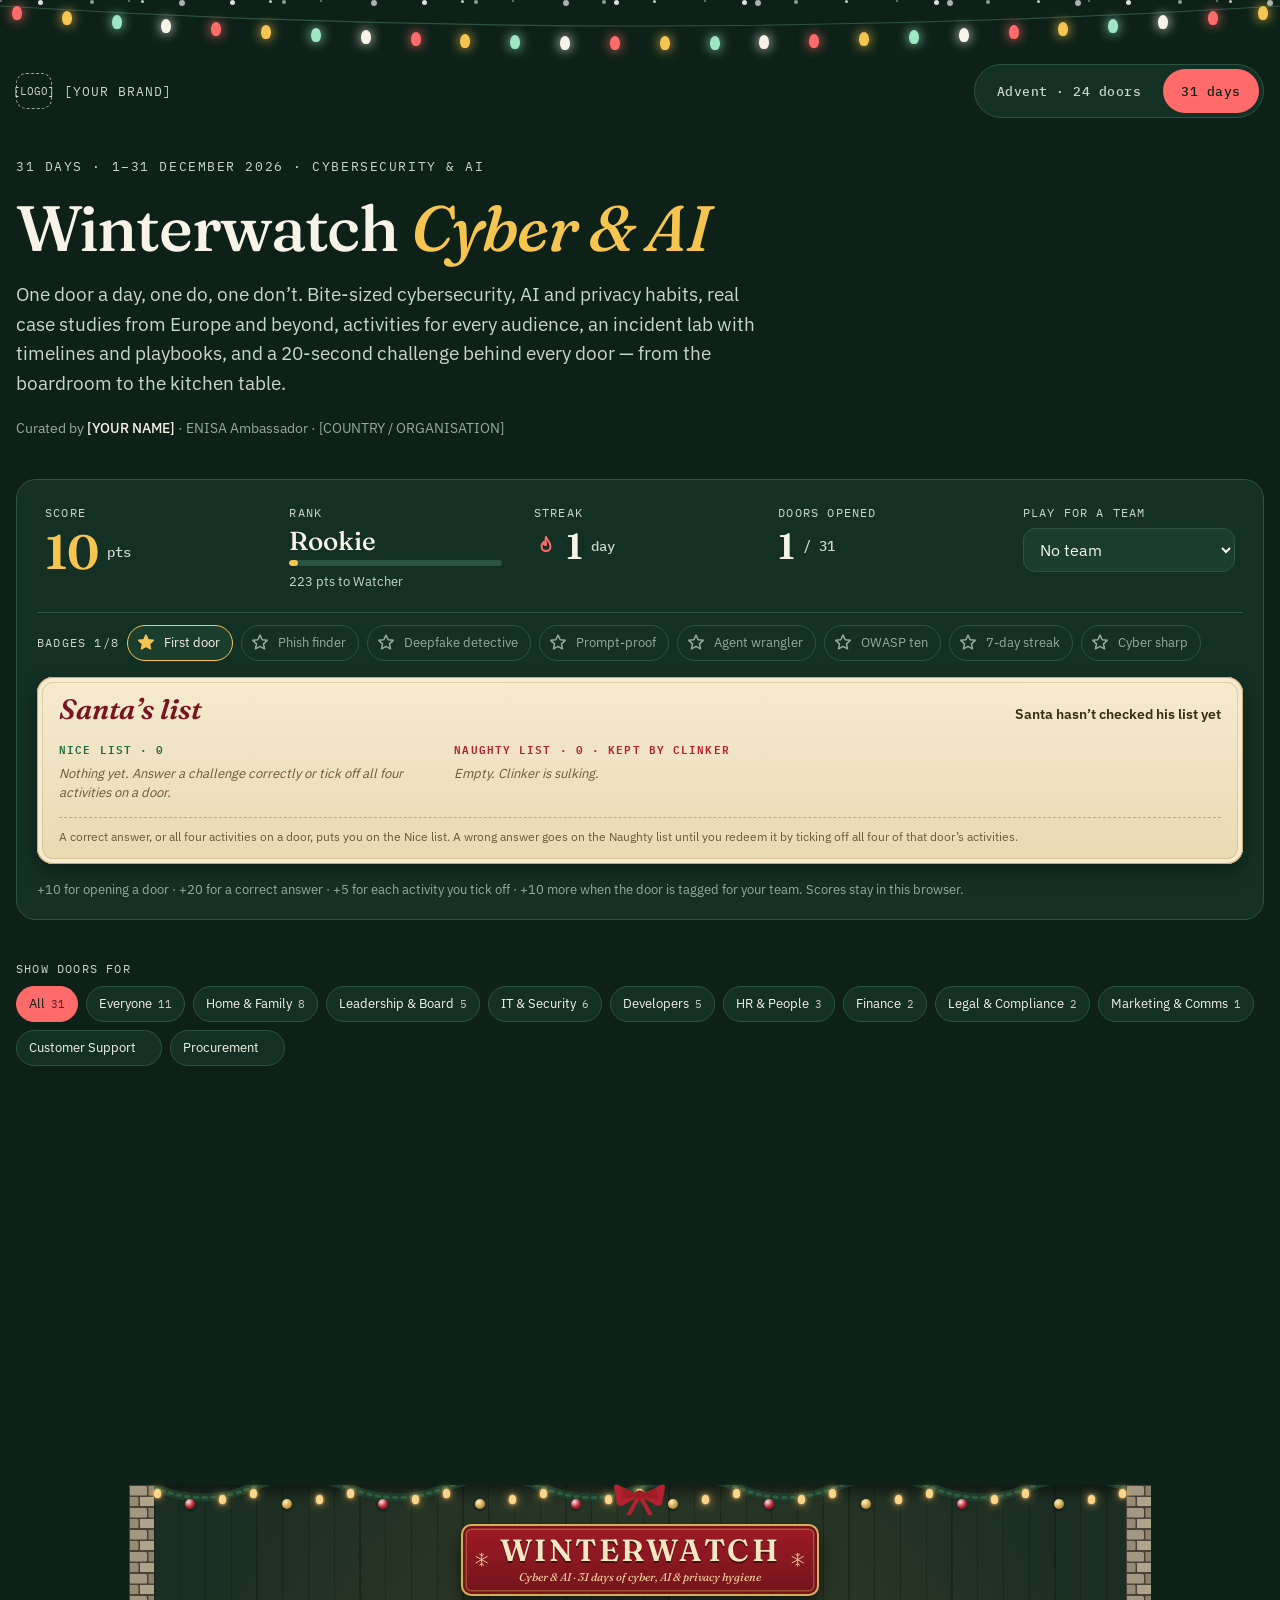
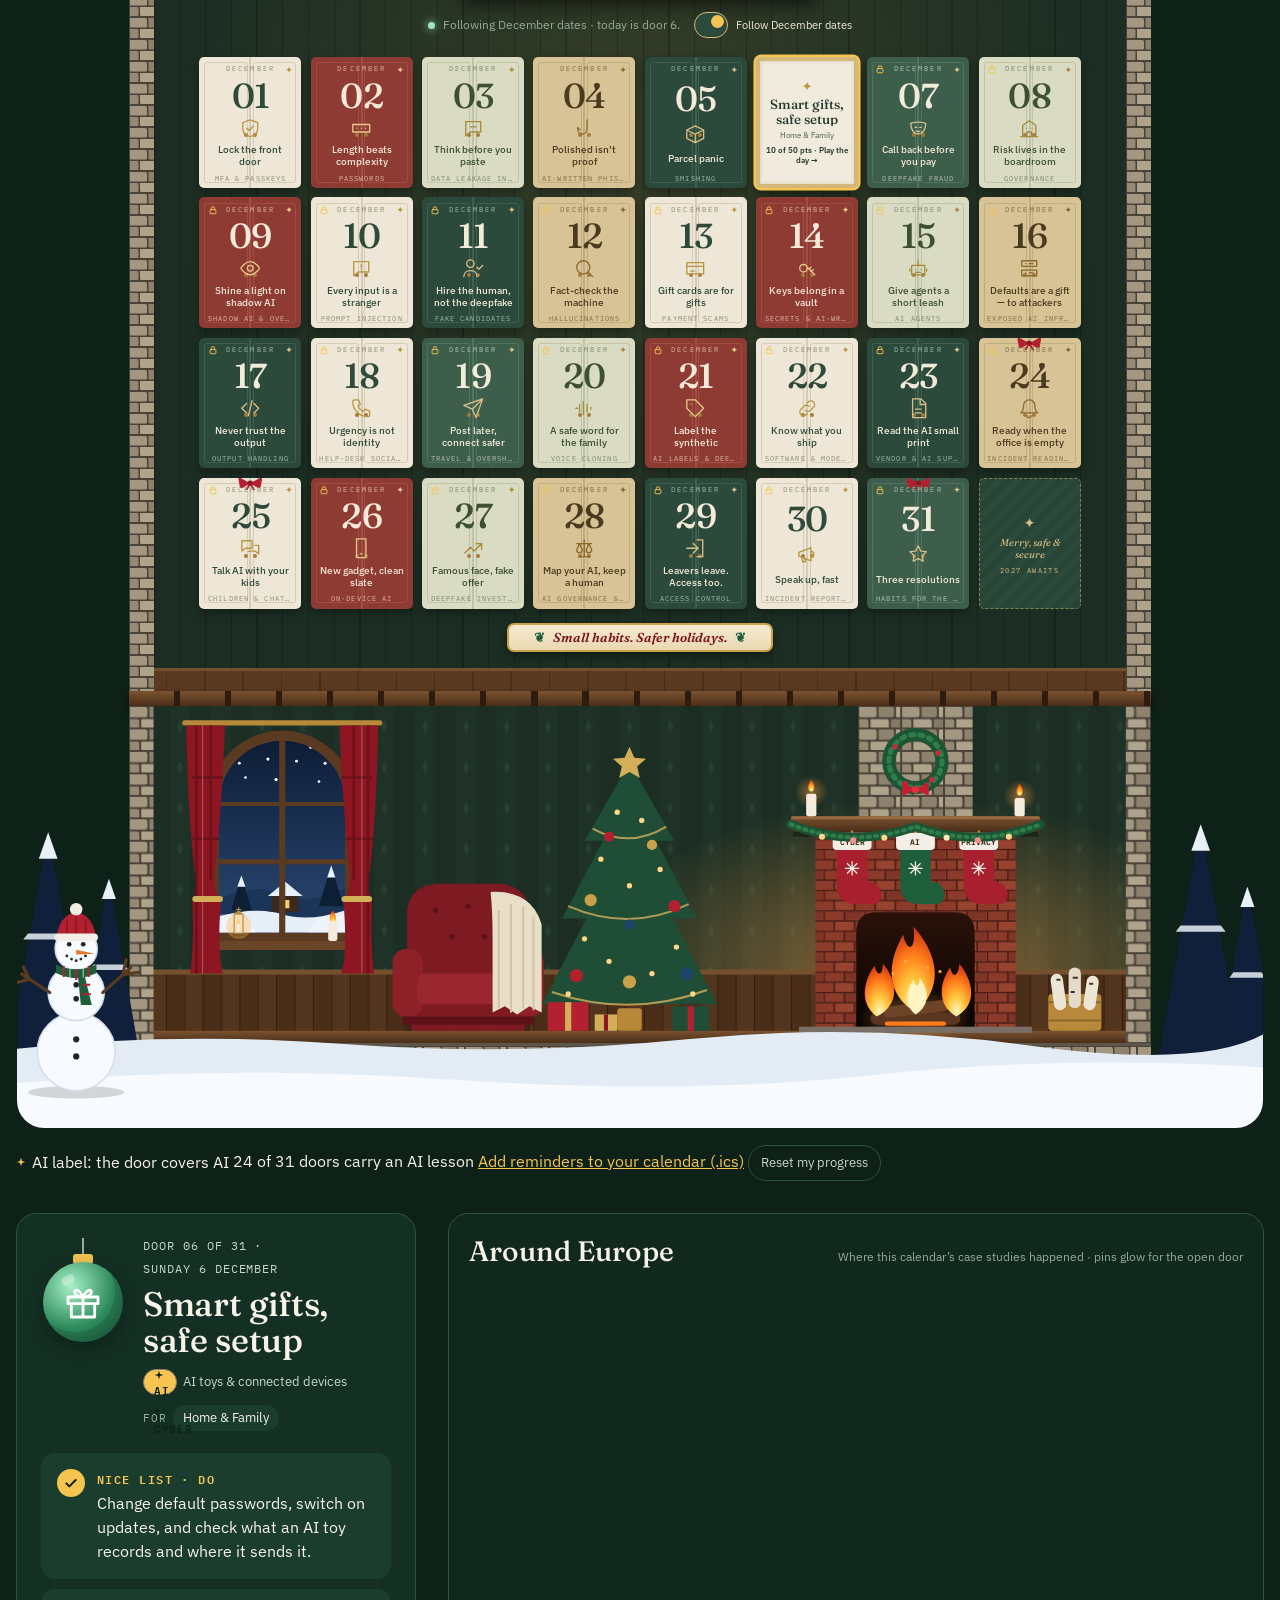
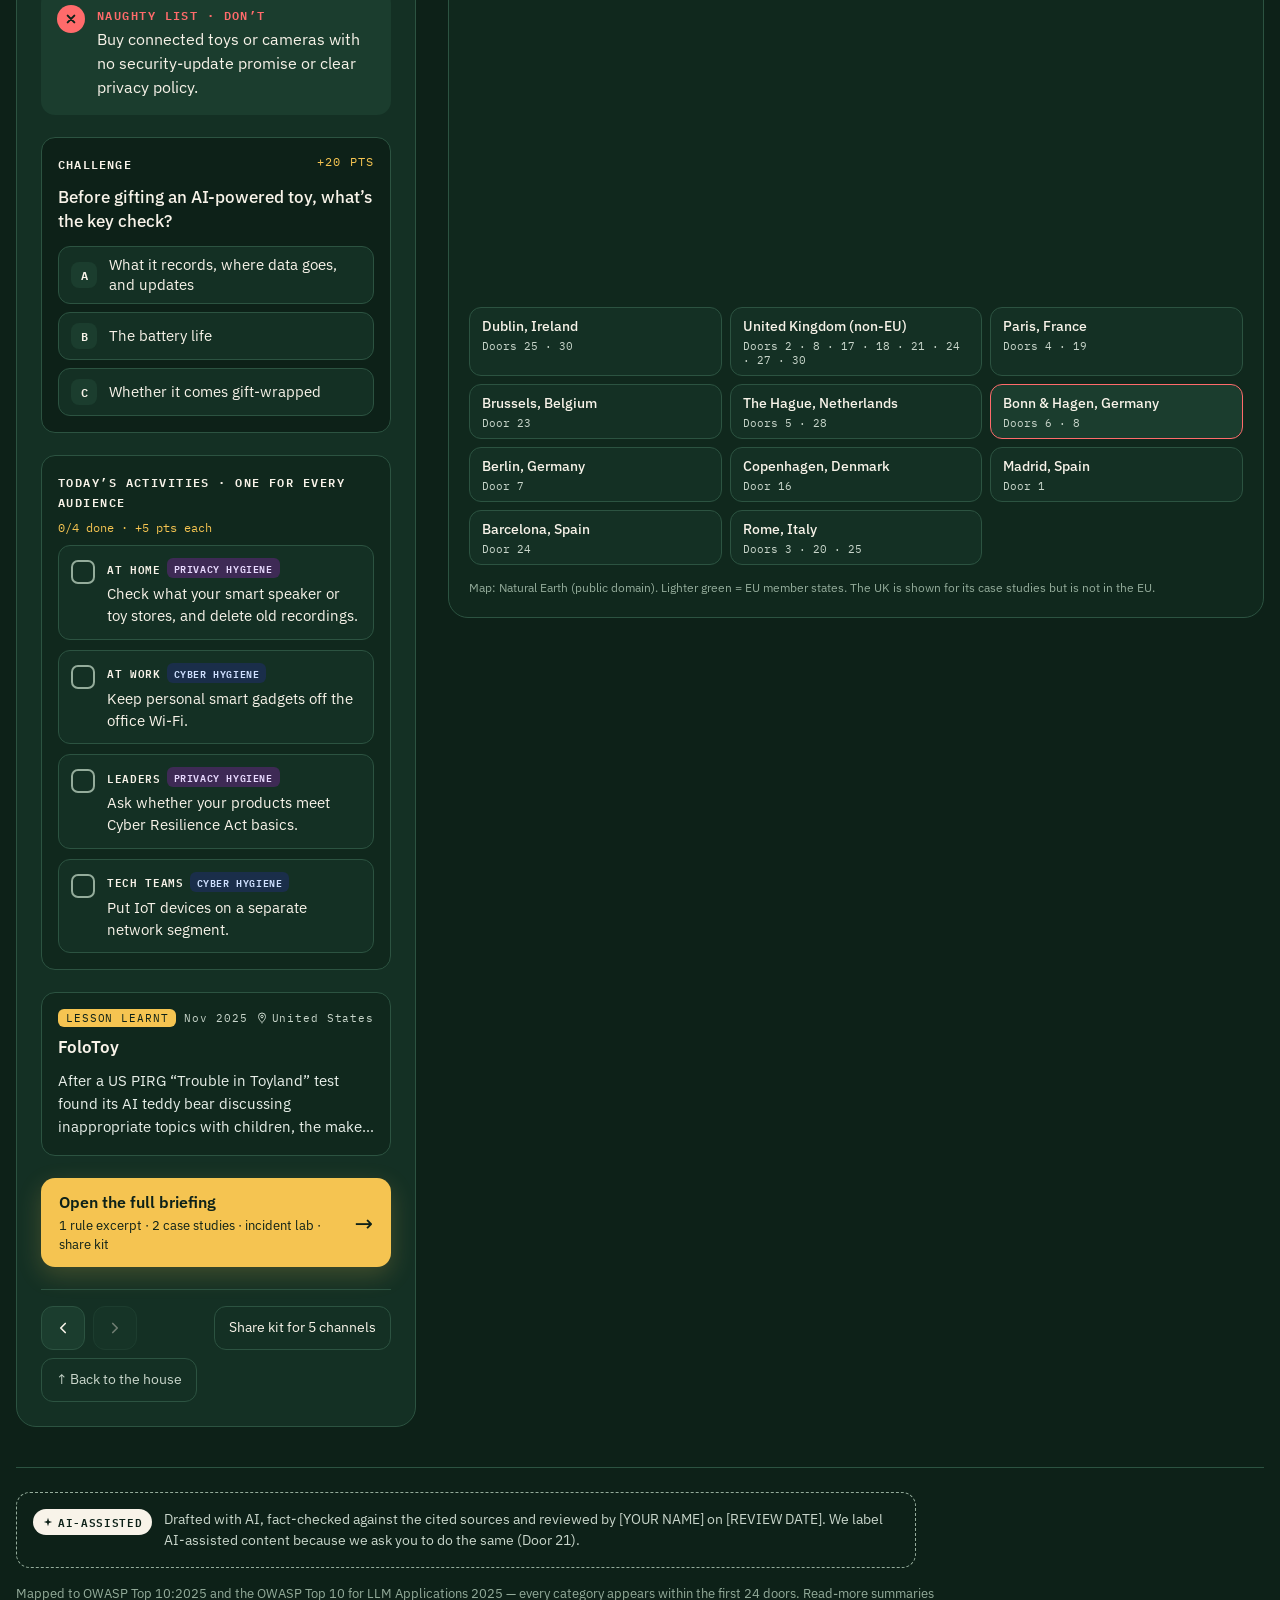
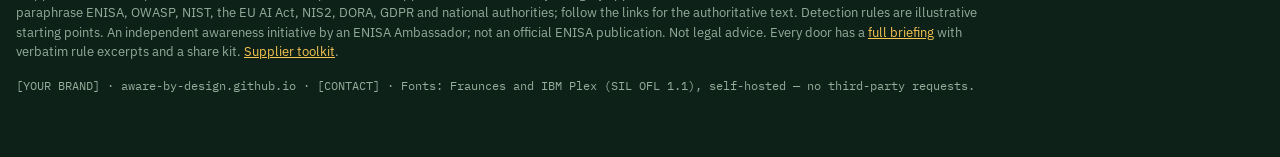
==== commit 9cdc7dcb: "Publish to aware-by-design.github.io (free organisation site) - pages.yml: SITE_REPO = aware-by-desi" ====
--- a/site/index.html
+++ b/site/index.html
@@ -246,7 +246,7 @@
     <p>Drafted with AI, fact-checked against the cited sources and reviewed by [YOUR NAME] on [REVIEW DATE]. We label AI-assisted content because we ask you to do the same (Door 21).</p>
   </div>
   <p class="fine">Mapped to OWASP Top 10:2025 and the OWASP Top 10 for LLM Applications 2025 — every category appears within the first 24 doors. Read-more summaries paraphrase ENISA, OWASP, NIST, the EU AI Act, NIS2, DORA, GDPR and national authorities; follow the links for the authoritative text. Detection rules are illustrative starting points. An independent awareness initiative by an ENISA Ambassador; not an official ENISA publication. Not legal advice. Every door has a <a href="door.html">full briefing</a> with verbatim rule excerpts and a share kit. <a href="supply.html">Supplier toolkit</a>.</p>
-  <p class="fine mono">[YOUR BRAND] · pollygitau.github.io/AdventCalendar2026 · [CONTACT] · Fonts: Fraunces and IBM Plex (SIL OFL 1.1), self-hosted — no third-party requests.</p>
+  <p class="fine mono">[YOUR BRAND] · aware-by-design.github.io · [CONTACT] · Fonts: Fraunces and IBM Plex (SIL OFL 1.1), self-hosted — no third-party requests.</p>
 </footer>
 </div>
 <noscript><p class="noscript">This calendar needs JavaScript to open its doors. The full content is also in <a href="days.json">days.json</a>.</p></noscript>
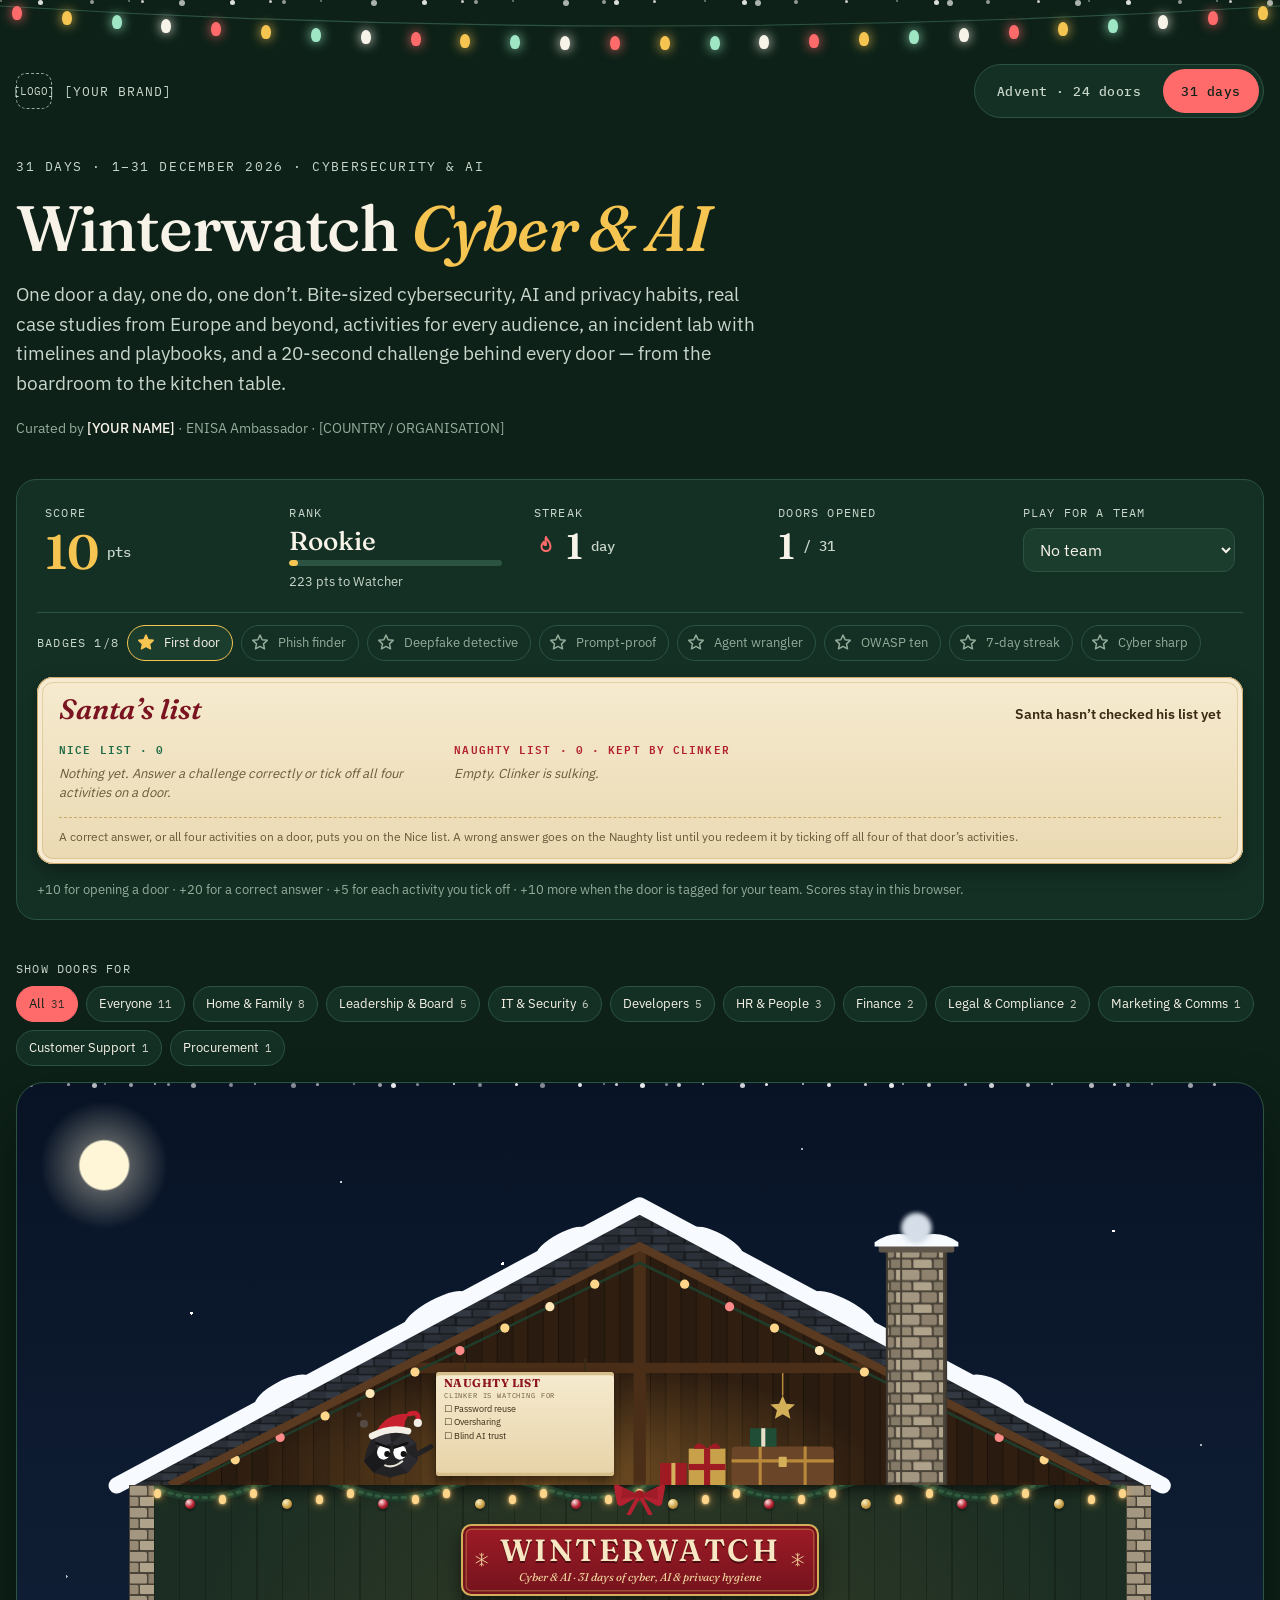
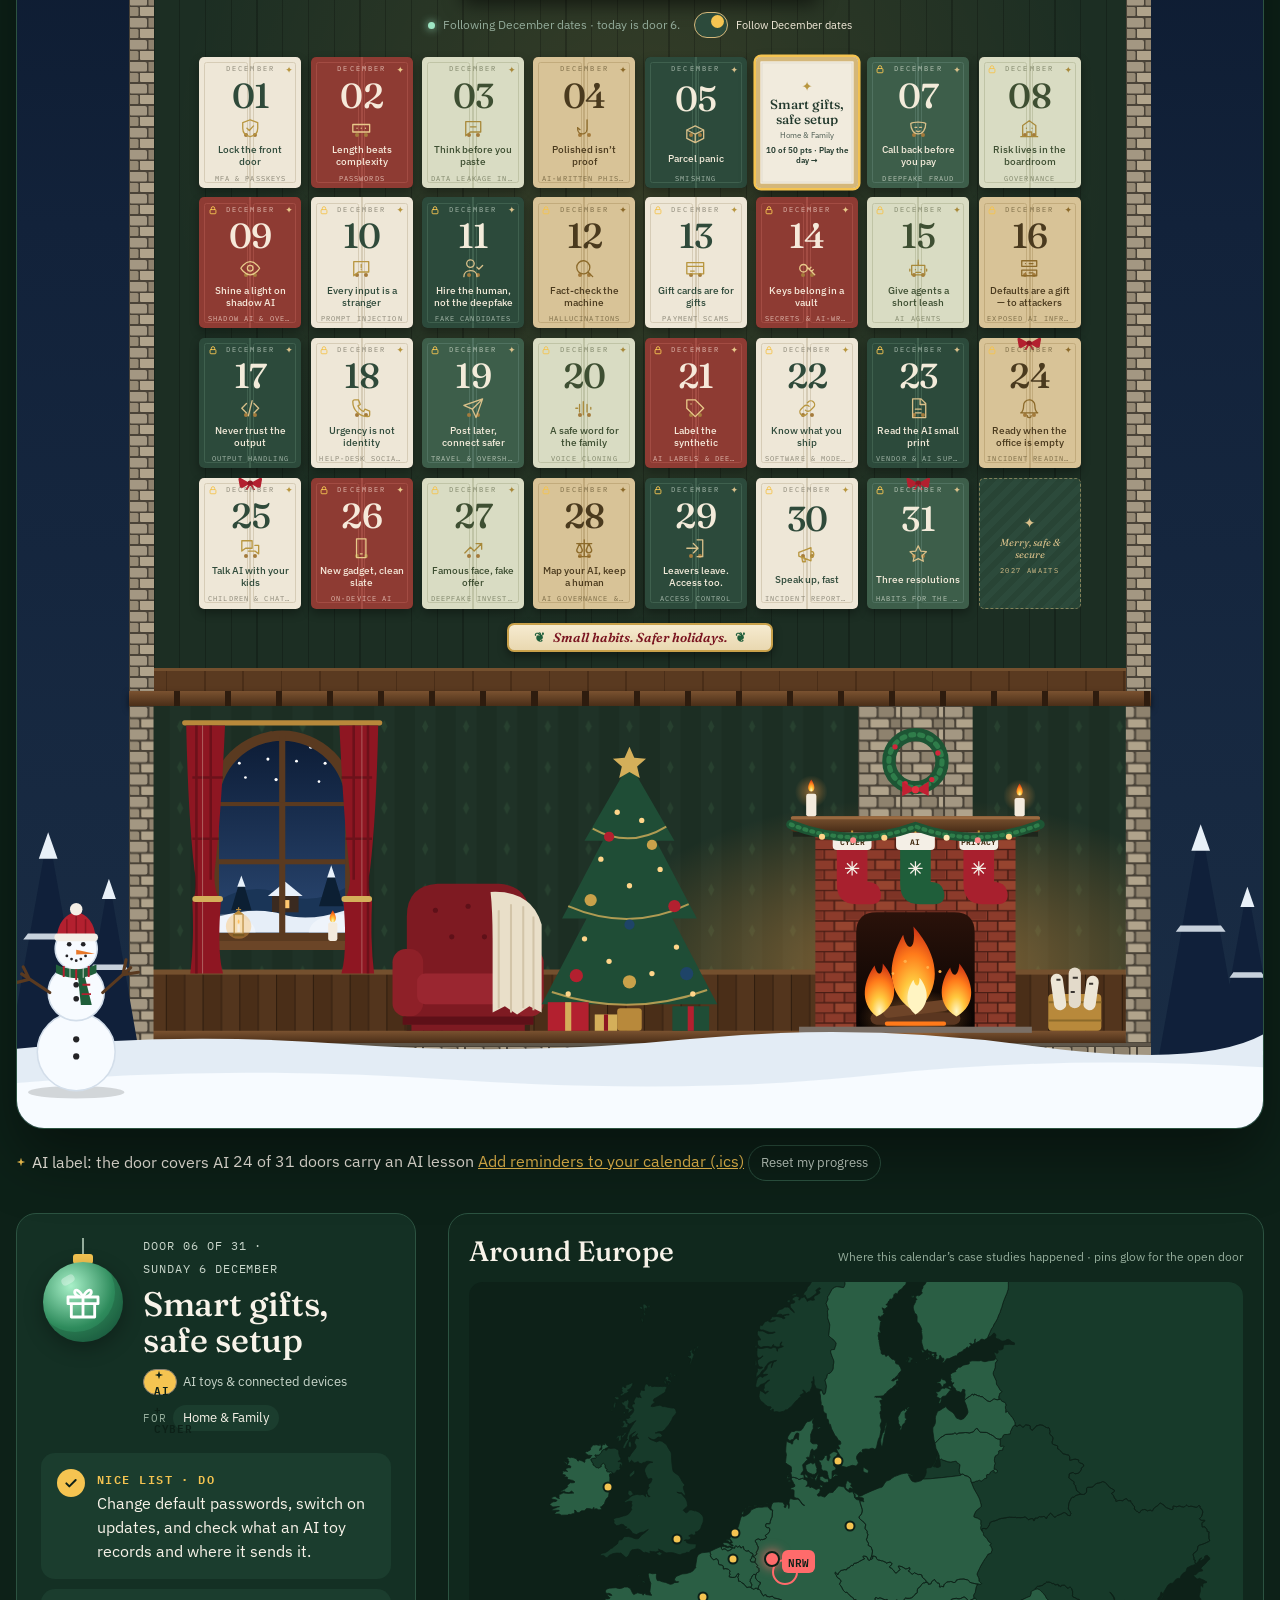
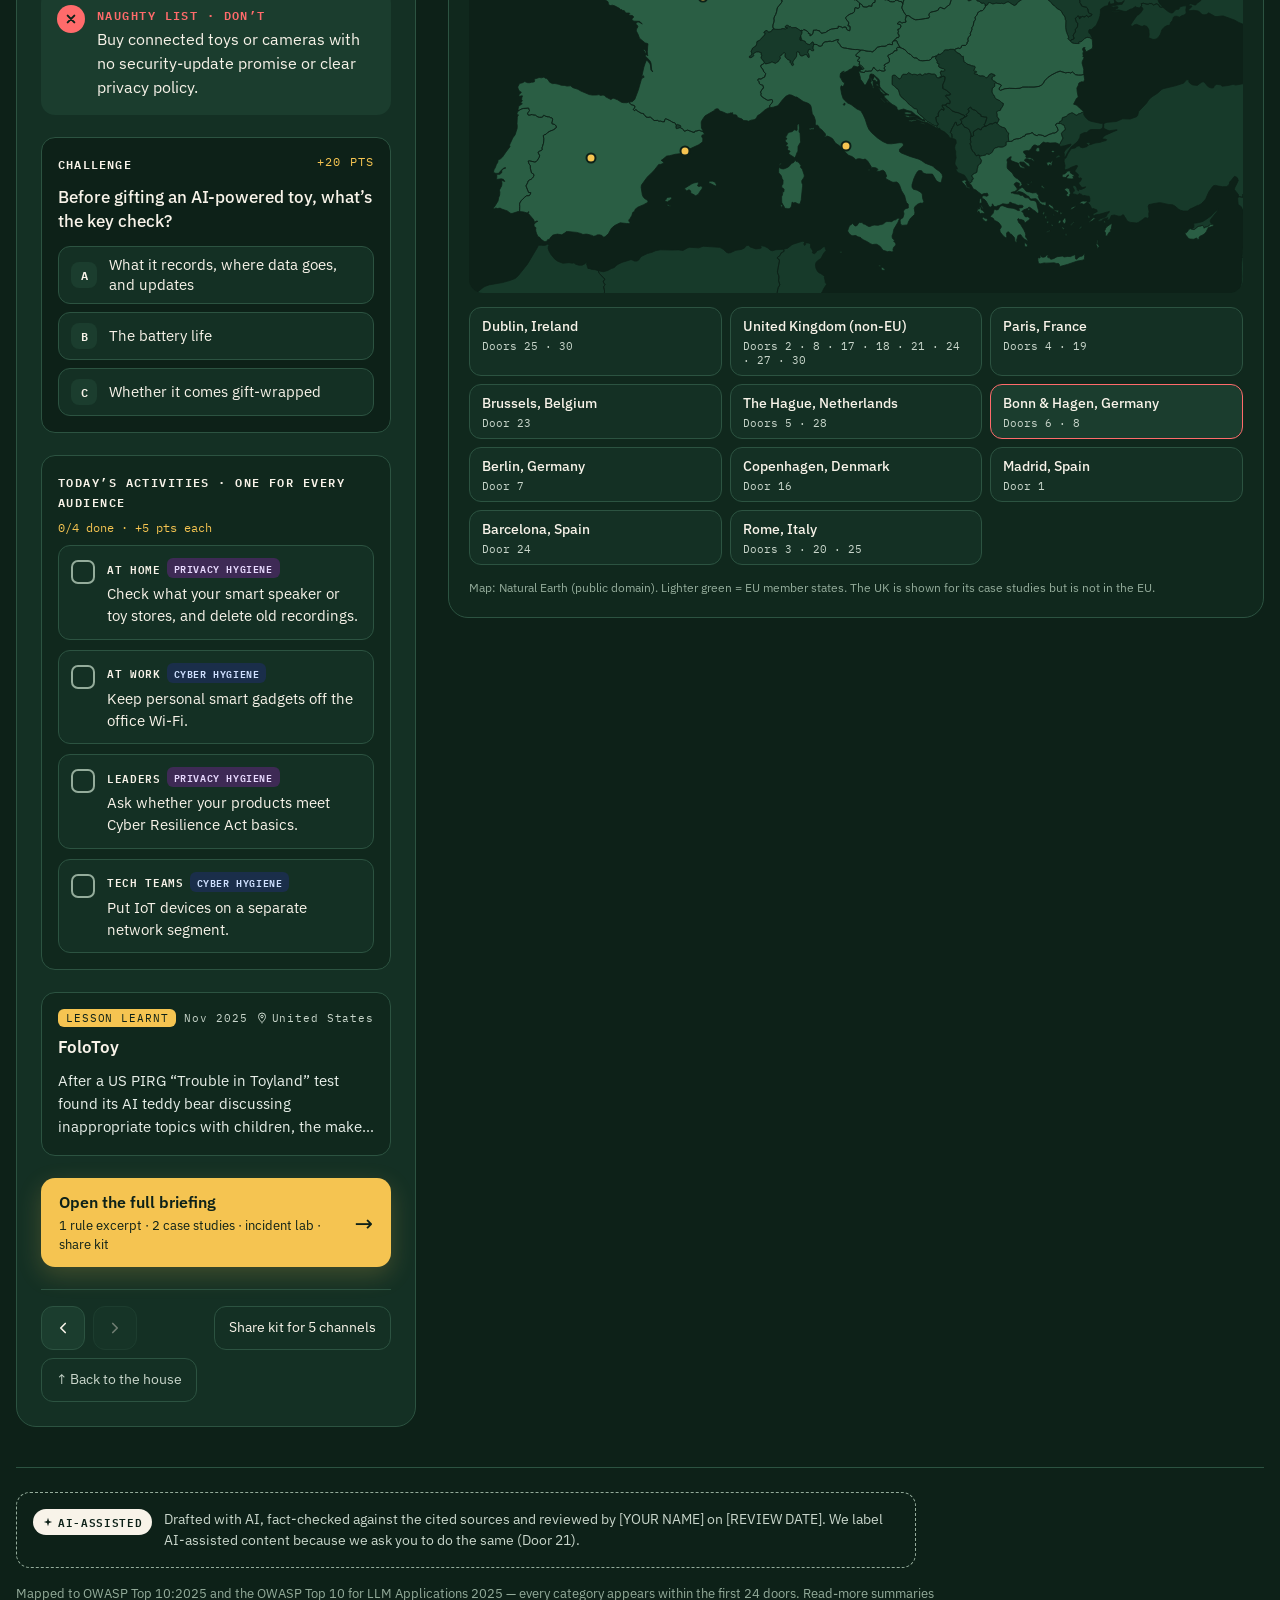
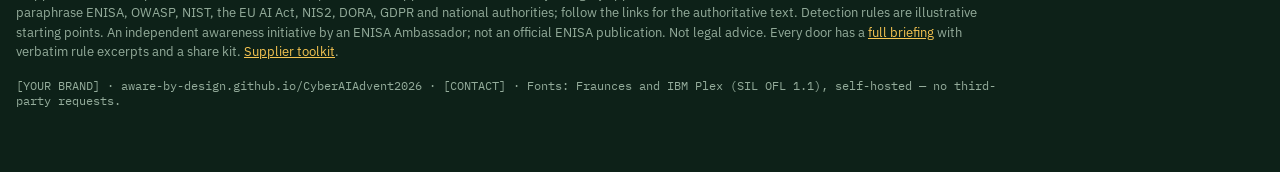
==== commit 054267f4: "Use aware-by-design/CyberAIAdvent2026 (project site address) The public site lives at https://aware-" ====
--- a/site/index.html
+++ b/site/index.html
@@ -246,7 +246,7 @@
     <p>Drafted with AI, fact-checked against the cited sources and reviewed by [YOUR NAME] on [REVIEW DATE]. We label AI-assisted content because we ask you to do the same (Door 21).</p>
   </div>
   <p class="fine">Mapped to OWASP Top 10:2025 and the OWASP Top 10 for LLM Applications 2025 — every category appears within the first 24 doors. Read-more summaries paraphrase ENISA, OWASP, NIST, the EU AI Act, NIS2, DORA, GDPR and national authorities; follow the links for the authoritative text. Detection rules are illustrative starting points. An independent awareness initiative by an ENISA Ambassador; not an official ENISA publication. Not legal advice. Every door has a <a href="door.html">full briefing</a> with verbatim rule excerpts and a share kit. <a href="supply.html">Supplier toolkit</a>.</p>
-  <p class="fine mono">[YOUR BRAND] · aware-by-design.github.io · [CONTACT] · Fonts: Fraunces and IBM Plex (SIL OFL 1.1), self-hosted — no third-party requests.</p>
+  <p class="fine mono">[YOUR BRAND] · aware-by-design.github.io/CyberAIAdvent2026 · [CONTACT] · Fonts: Fraunces and IBM Plex (SIL OFL 1.1), self-hosted — no third-party requests.</p>
 </footer>
 </div>
 <noscript><p class="noscript">This calendar needs JavaScript to open its doors. The full content is also in <a href="days.json">days.json</a>.</p></noscript>
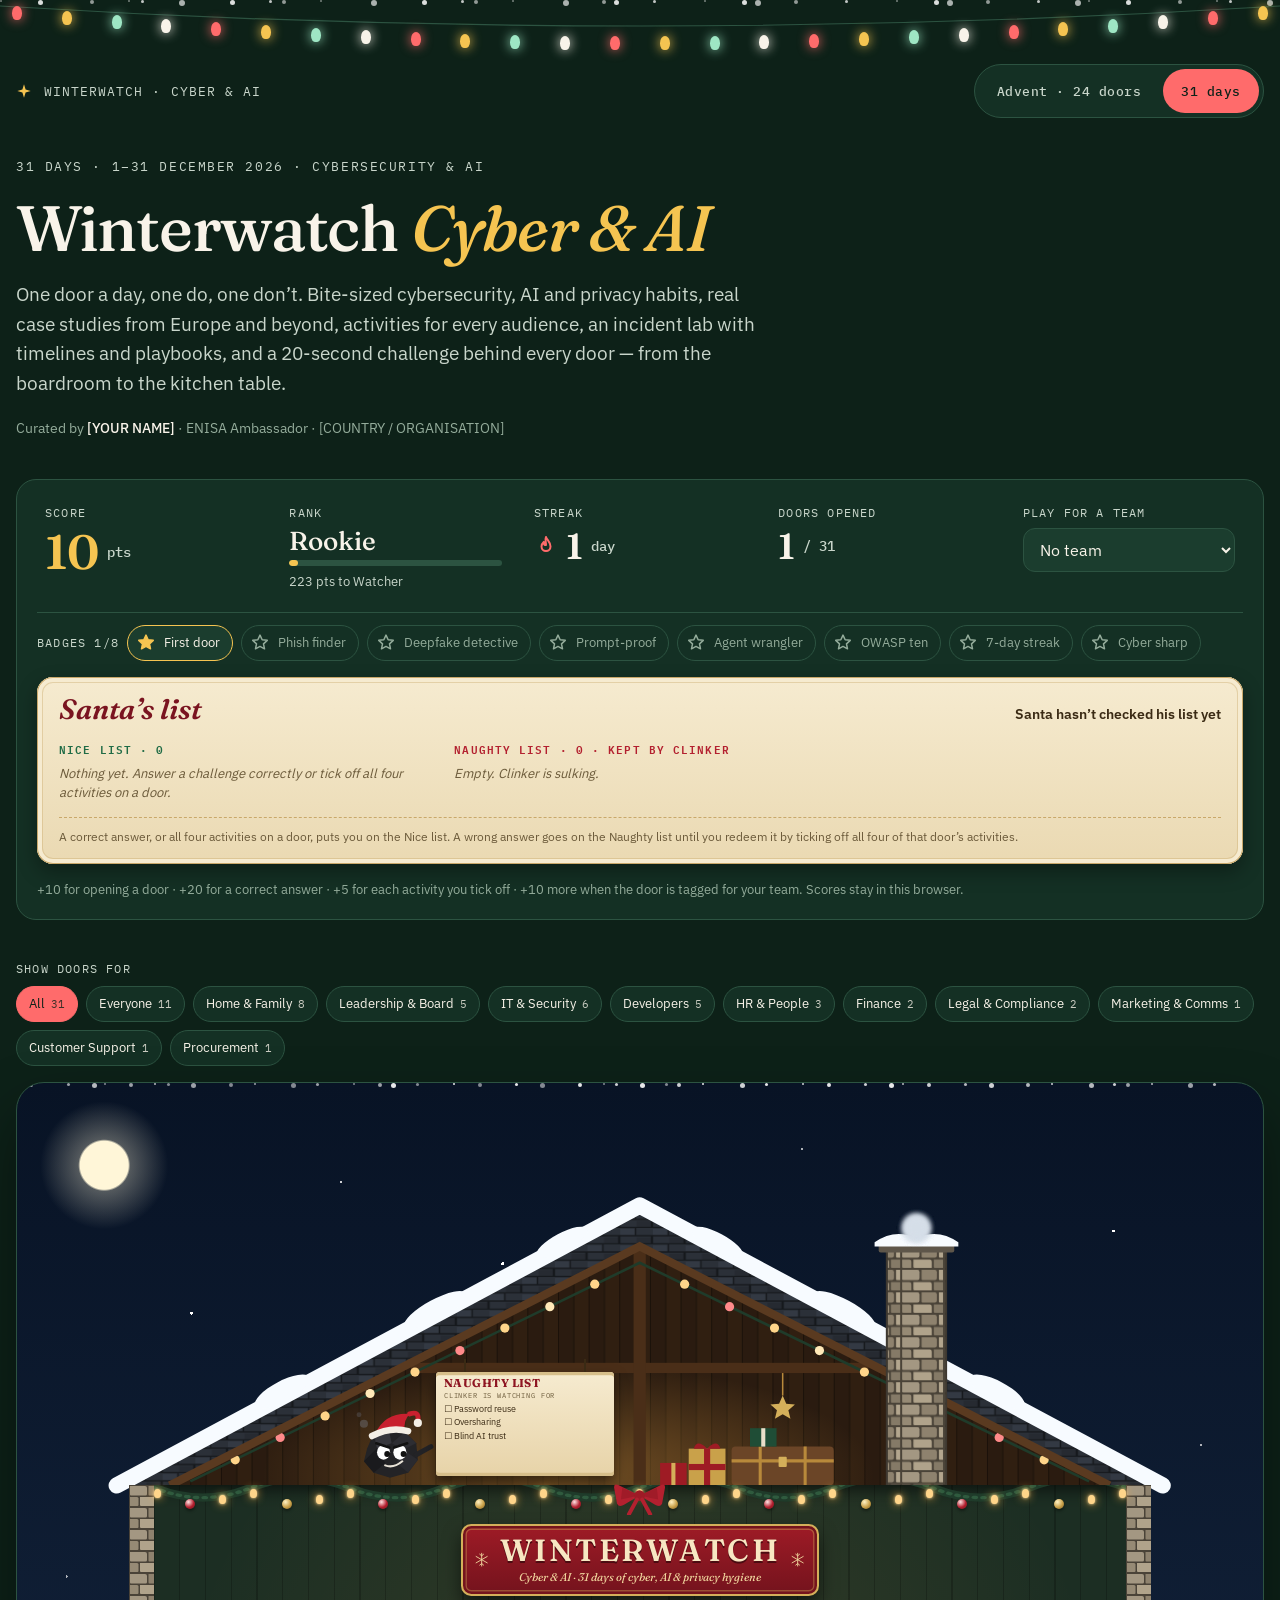
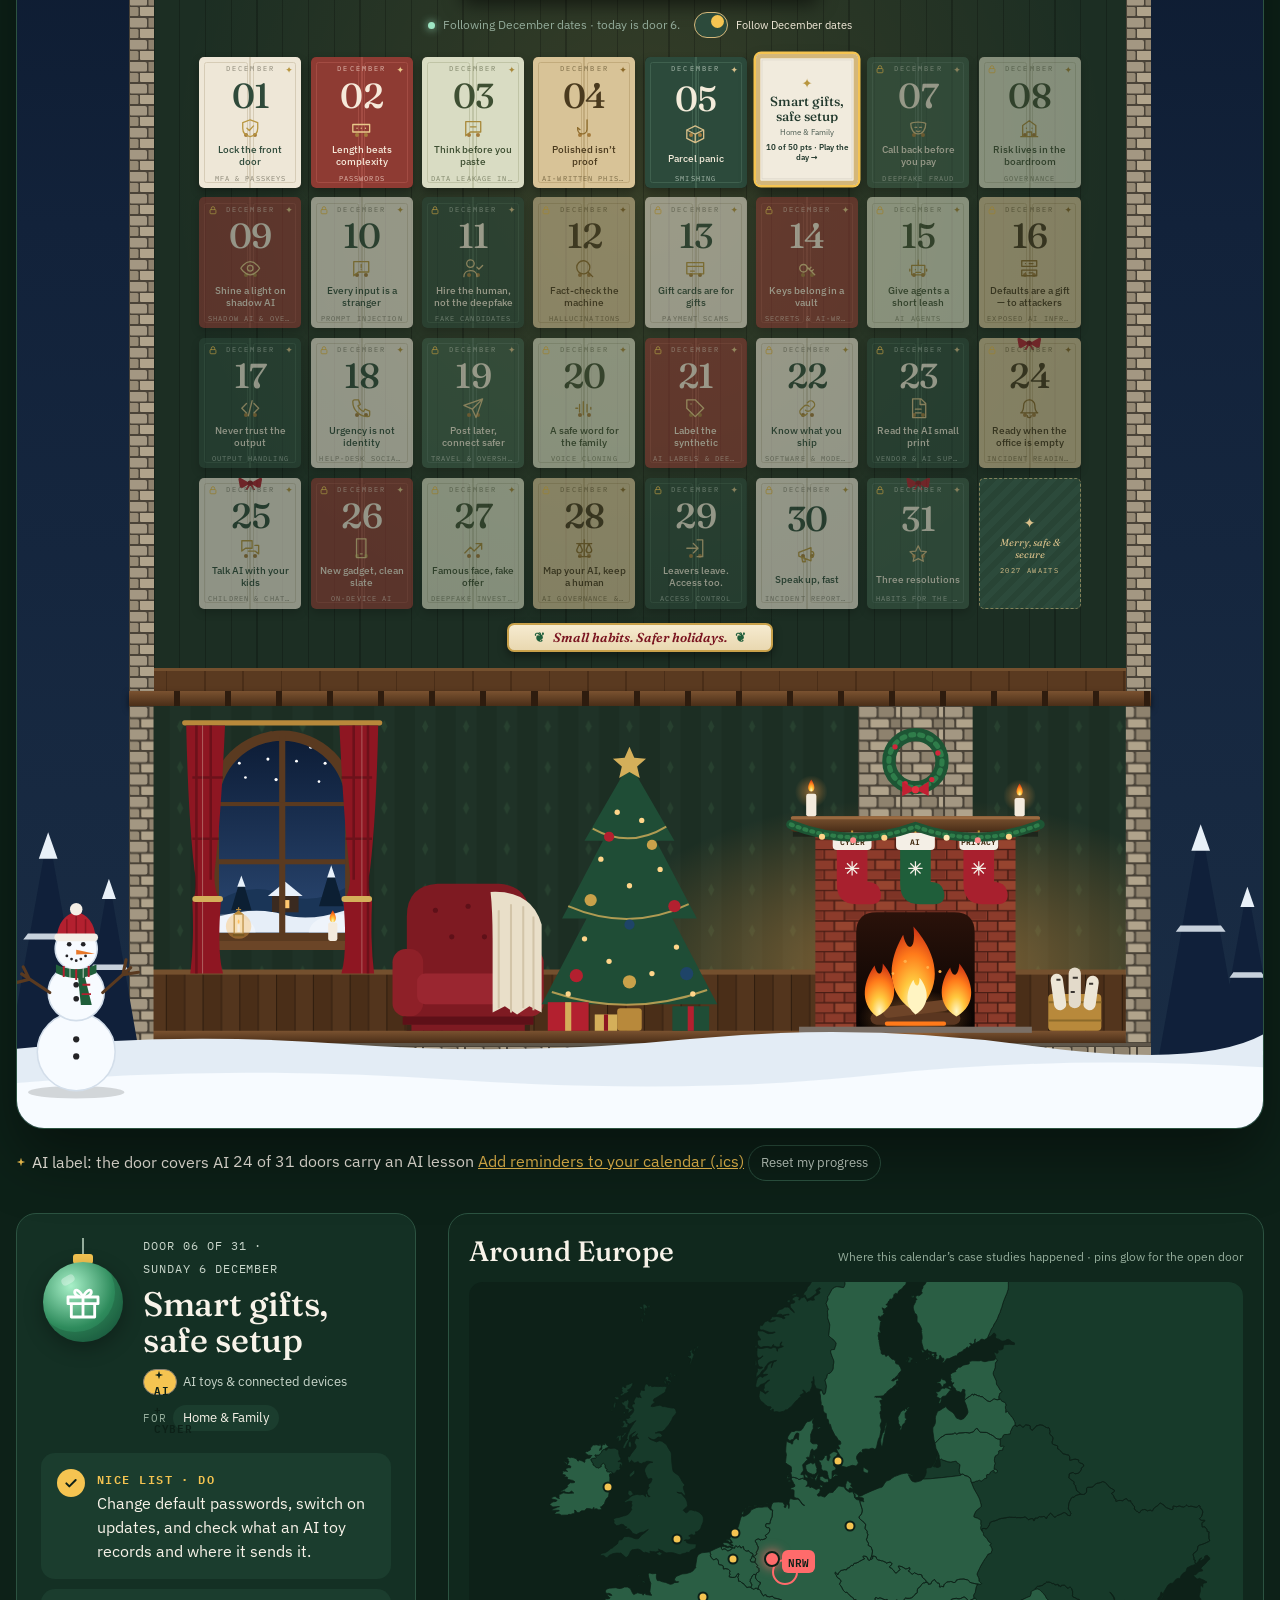
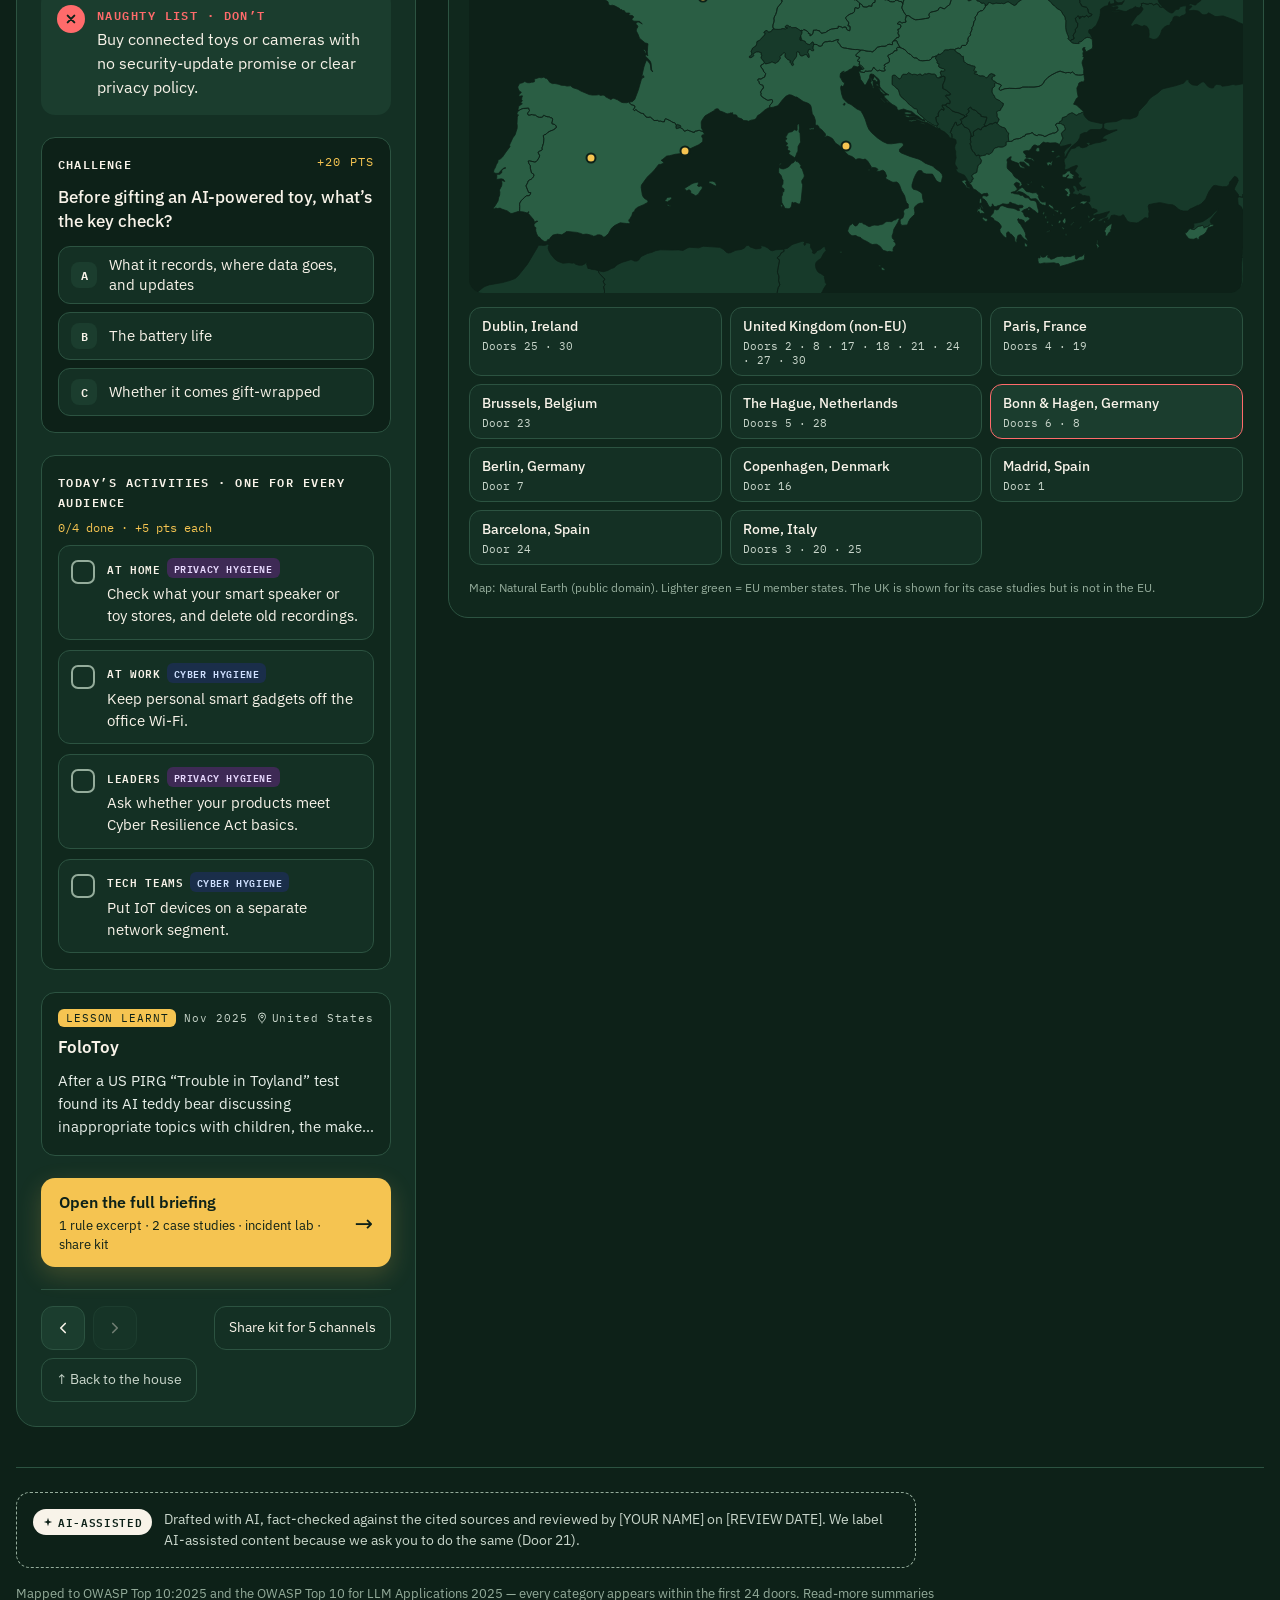
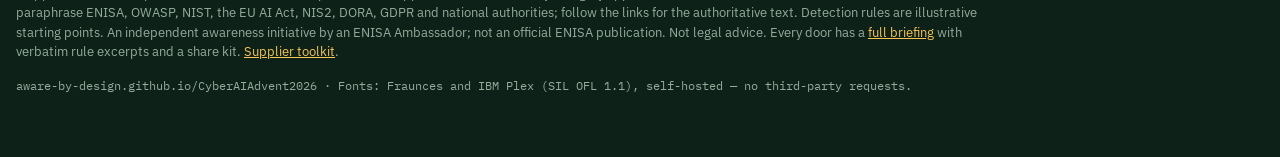
==== commit ff760668: "Festive Save-as-PDF; remove brand and contact placeholders - Print / Save as PDF kept nothing of the" ====
--- a/site/index.html
+++ b/site/index.html
@@ -25,7 +25,7 @@
 
 <div class="wrap">
 <header class="top">
-  <div class="brand"><span class="logo-slot">[LOGO]</span><span class="brand-name">[YOUR BRAND]</span></div>
+  <div class="brand"><svg class="brand-star" viewBox="0 0 24 24" aria-hidden="true"><path d="M12 2l2.4 7.6L22 12l-7.6 2.4L12 22l-2.4-7.6L2 12l7.6-2.4z"/></svg><span class="brand-name">WINTERWATCH · CYBER &amp; AI</span></div>
   <div class="seg" id="mode" role="group" aria-label="Calendar length">
     <button type="button" data-mode="advent" aria-pressed="false">Advent · 24 doors</button>
     <button type="button" data-mode="full" aria-pressed="true">31 days</button>
@@ -231,7 +231,7 @@
       <button type="button" class="ghost" id="reset">Reset my progress</button>
     </div>
   </section>
-  <aside class="panel" id="panel" aria-live="polite" aria-label="Selected door"></aside>
+  <aside class="panel" id="panel" aria-label="Selected door"></aside>
   <section class="europe" aria-label="Around Europe">
       <div class="europe-head"><h2>Around Europe</h2><span class="note">Where this calendar’s case studies happened · pins glow for the open door</span></div>
       <div class="map" id="map"><img src="europe-map.svg" alt="Map of Europe. EU member states are shown in a lighter green." width="800" height="632"></div>
@@ -246,7 +246,7 @@
     <p>Drafted with AI, fact-checked against the cited sources and reviewed by [YOUR NAME] on [REVIEW DATE]. We label AI-assisted content because we ask you to do the same (Door 21).</p>
   </div>
   <p class="fine">Mapped to OWASP Top 10:2025 and the OWASP Top 10 for LLM Applications 2025 — every category appears within the first 24 doors. Read-more summaries paraphrase ENISA, OWASP, NIST, the EU AI Act, NIS2, DORA, GDPR and national authorities; follow the links for the authoritative text. Detection rules are illustrative starting points. An independent awareness initiative by an ENISA Ambassador; not an official ENISA publication. Not legal advice. Every door has a <a href="door.html">full briefing</a> with verbatim rule excerpts and a share kit. <a href="supply.html">Supplier toolkit</a>.</p>
-  <p class="fine mono">[YOUR BRAND] · aware-by-design.github.io/CyberAIAdvent2026 · [CONTACT] · Fonts: Fraunces and IBM Plex (SIL OFL 1.1), self-hosted — no third-party requests.</p>
+  <p class="fine mono">aware-by-design.github.io/CyberAIAdvent2026 · Fonts: Fraunces and IBM Plex (SIL OFL 1.1), self-hosted — no third-party requests.</p>
 </footer>
 </div>
 <noscript><p class="noscript">This calendar needs JavaScript to open its doors. The full content is also in <a href="days.json">days.json</a>.</p></noscript>
--- a/site/styles.css
+++ b/site/styles.css
@@ -72,7 +72,7 @@
 .wrap { position: relative; z-index: 1; max-width: 1328px; margin: 0 auto; padding: 8px 16px 64px; display: flex; flex-direction: column; gap: 40px; }
 .top { display: flex; flex-wrap: wrap; align-items: center; justify-content: space-between; gap: 16px; }
 .brand { display: flex; align-items: center; gap: 12px; }
-.logo-slot { display: inline-flex; align-items: center; justify-content: center; width: 36px; height: 36px; border-radius: 10px; border: 1px dashed var(--faint); font: 11px var(--mono); color: var(--muted); }
+.brand-star { width: 16px; height: 16px; fill: var(--gold); flex: none; }
 .brand-name { font: 13px var(--mono); letter-spacing: .08em; color: var(--muted); }
 .seg { display: flex; gap: 4px; padding: 4px; border-radius: 999px; background: var(--surface); border: 1px solid var(--line); }
 .seg button { border: 0; border-radius: 999px; min-height: 44px; padding: 0 18px; font: 500 13px var(--mono); letter-spacing: .04em; background: transparent; color: var(--muted); transition: background-color .25s ease; }
@@ -286,13 +286,13 @@
 .sec h2 { font: 500 36px var(--serif); }
 .sec .intro { font-size: 17px; color: var(--muted); max-width: 820px; }
 .grid3 { display: grid; grid-template-columns: repeat(auto-fit, minmax(min(340px, 100%), 1fr)); gap: 16px; }
-.card { display: flex; flex-direction: column; gap: 12px; padding: 20px; border-radius: 18px; background: var(--surface); border: 1px solid var(--line); animation: rise .5s ease both; }
-.card .ch { display: flex; align-items: center; gap: 12px; }
-.card .badge-n { display: inline-flex; align-items: center; justify-content: center; width: 40px; height: 40px; border-radius: 12px; background: var(--gold); color: var(--on); font: italic 700 20px var(--serif); }
-.card h3 { font-size: 20px; font-weight: 600; }
-.card ul { margin: 0; padding: 0; list-style: none; display: flex; flex-direction: column; gap: 8px; }
-.card li { display: flex; gap: 10px; font-size: 15px; line-height: 1.5; }
-.card li b { flex: none; color: var(--gold); }
+.stage { display: flex; flex-direction: column; gap: 12px; padding: 20px; border-radius: 18px; background: var(--surface); border: 1px solid var(--line); animation: rise .5s ease both; }
+.stage .ch { display: flex; align-items: center; gap: 12px; }
+.stage .badge-n { display: inline-flex; align-items: center; justify-content: center; width: 40px; height: 40px; border-radius: 12px; background: var(--gold); color: var(--on); font: italic 700 20px var(--serif); }
+.stage h3 { font-size: 20px; font-weight: 600; }
+.stage ul { margin: 0; padding: 0; list-style: none; display: flex; flex-direction: column; gap: 8px; }
+.stage li { display: flex; gap: 10px; font-size: 15px; line-height: 1.5; text-align: left; }
+.stage li b { flex: none; color: var(--gold); }
 .tbl { overflow-x: auto; border-radius: 16px; border: 1px solid var(--line); }
 .tbl table { width: 100%; min-width: 880px; border-collapse: collapse; font-size: 14px; line-height: 1.5; }
 .tbl thead tr { background: var(--surface); text-align: left; }
@@ -514,11 +514,26 @@
 }
 
 @media (prefers-reduced-motion: reduce) { *, *::before, *::after { animation: none !important; transition: none !important; } .snow, .hsnow { display: none; } .card .leaf, .card .inside { transition: none; } }
+/* Print / Save as PDF keeps the festive look: pine-green pages, gold accents, a light snow texture,
+   the fairy-light garland and the ornament. Browsers leave out background colours when printing unless
+   the page asks for them, so colours are marked "exact"; animation stops and on-screen controls hide. */
 @media print {
-  body { background: #fff; color: #000; }
-  .snow, .lights, .seg, .hud, .chips, .legend, .nav, .skip, .europe, .confetti, .hsnow, .bf-bar, .kit, .brief-cta, .house { display: none !important; }
-  .quote { break-inside: avoid; } .case, .lab .lsec { break-inside: avoid; }
-  .panel, .pane, .case, .lab, .rm, .acts, .act, .kit, .why div { border-color: #999; background: #fff !important; color: #000; }
+  @page { size: A4; margin: 10mm 0; background: #0D2118; }
+  html, body { background-color: var(--ground) !important; }
+  *, *::before, *::after { -webkit-print-color-adjust: exact !important; print-color-adjust: exact !important; animation: none !important; transition: none !important; }
+  body {
+    background-image: radial-gradient(circle, #ffffff30 0 1.1px, transparent 1.7px), radial-gradient(circle, #ffffff1e 0 1.4px, transparent 2.1px) !important;
+    background-size: 54px 54px, 83px 83px; background-position: 0 0, 27px 41px;
+  }
+  .snow, .hsnow, .seg, .hud, .chips, .legend, .nav, .skip, .europe, .confetti, .kit, .brief-cta, .house, .back-up, .sp-wrap .back, .framed-warning { display: none !important; }
+  .lights { display: flex !important; height: 44px; margin: -10mm 0 2mm; }
+  .wrap, .bf-wrap, .sp-wrap { padding-left: 14mm !important; padding-right: 14mm !important; max-width: none !important; }
+  .bf-bar { display: flex !important; padding: 0 0 8px; }
+  .bf-bar > :not(.pos) { display: none !important; }
+  .bf-bar .pos::before { content: "WINTERWATCH · CYBER & AI  ·  "; color: var(--gold); }
+  .quote, .case, .lab .lsec, .act, .rm, .why > div, .lens, .refs, .dd, .stage, .check, .ex, tr { break-inside: avoid; }
+  h1, h2, h3, h4, .shead, .lhead, .lk { break-after: avoid; }
+  a { text-decoration: none; }
 }
 
 @media (max-width: 760px) {
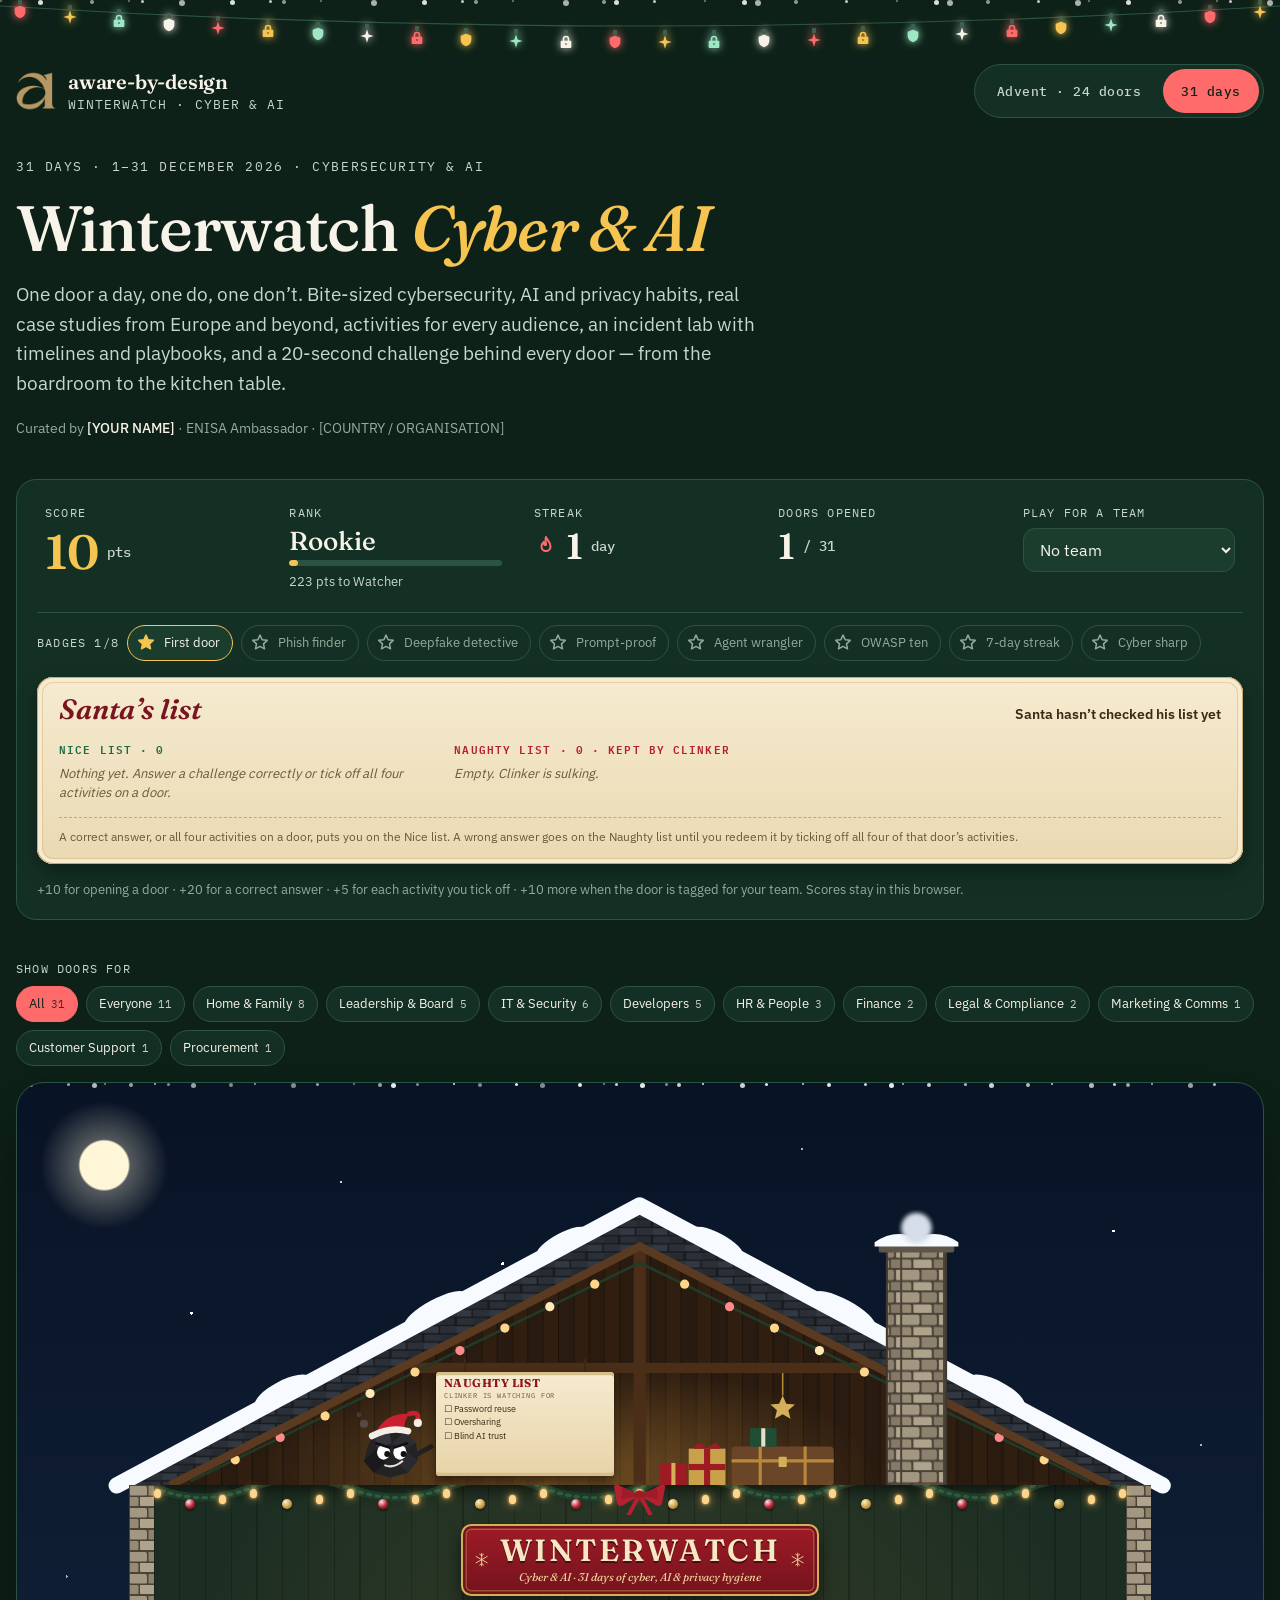
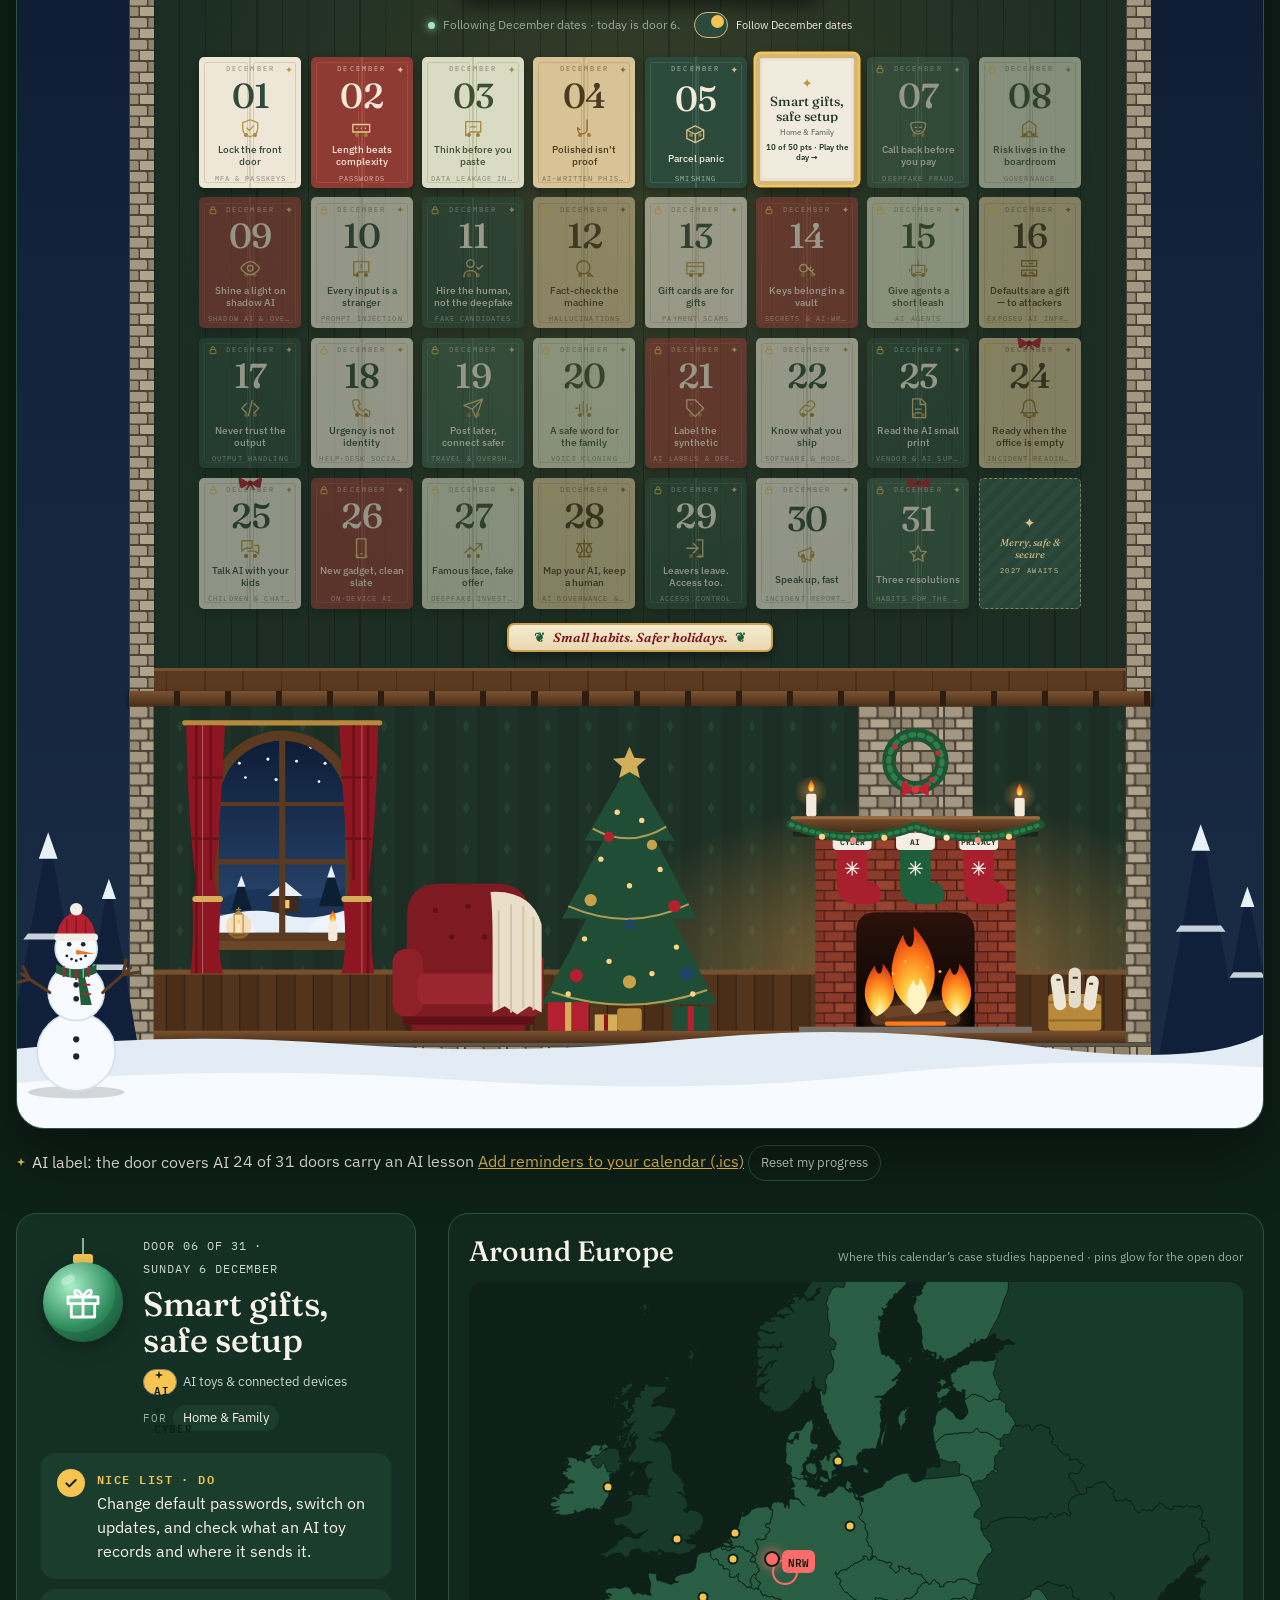
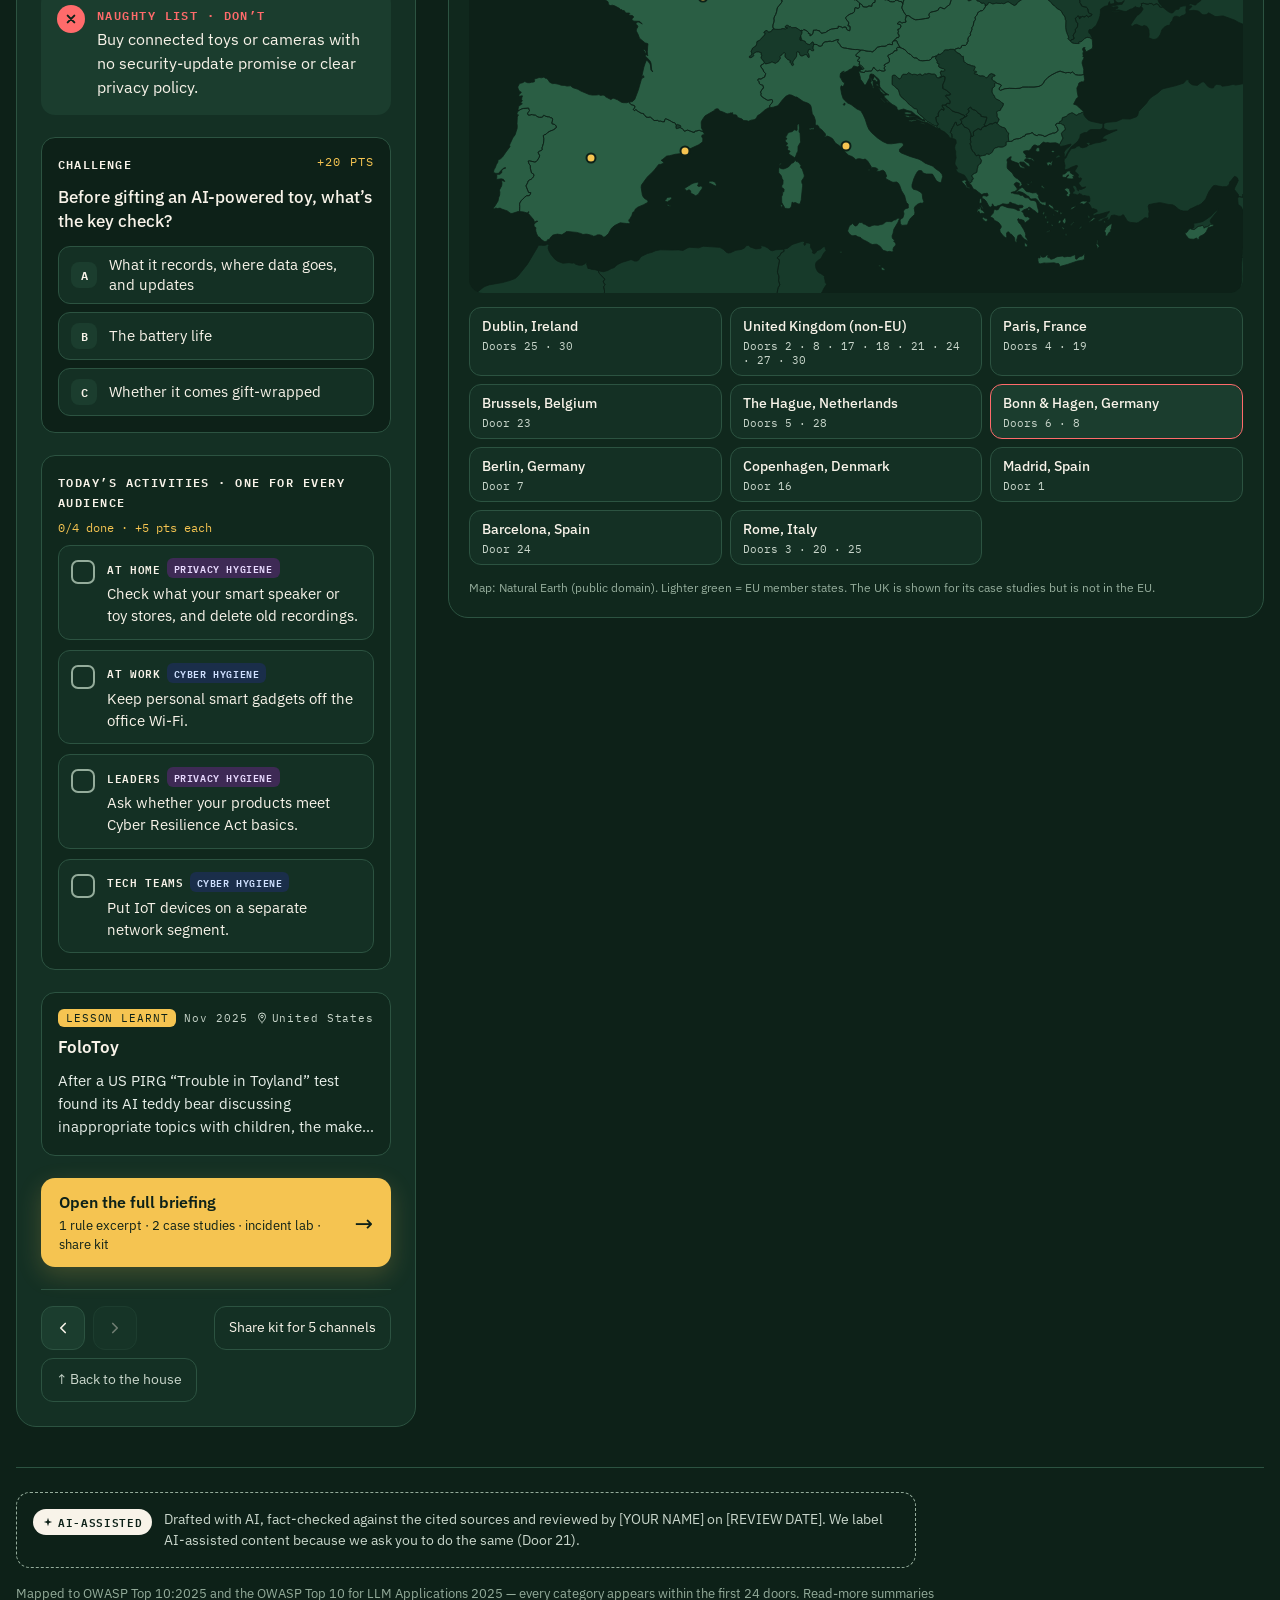
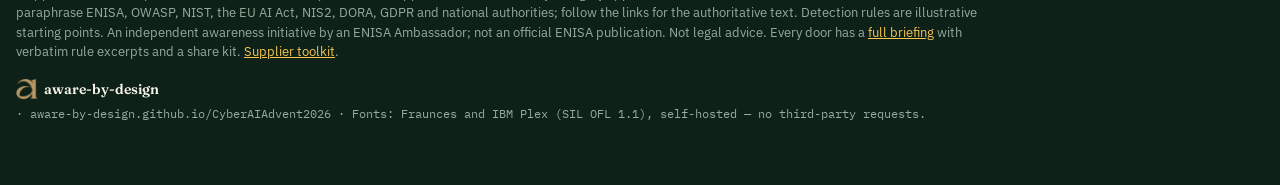
==== commit 3acd8534: "Garland of cyber/AI/privacy icons, aware-by-design logo, link checker - Garland: the plain bulbs are" ====
--- a/site/index.html
+++ b/site/index.html
@@ -25,7 +25,7 @@
 
 <div class="wrap">
 <header class="top">
-  <div class="brand"><svg class="brand-star" viewBox="0 0 24 24" aria-hidden="true"><path d="M12 2l2.4 7.6L22 12l-7.6 2.4L12 22l-2.4-7.6L2 12l7.6-2.4z"/></svg><span class="brand-name">WINTERWATCH · CYBER &amp; AI</span></div>
+  <div class="brand"><img class="brand-mark" src="aware-by-design-mark.png" srcset="aware-by-design-mark.png 1x, aware-by-design-mark@2x.png 2x" width="40" height="40" alt=""><span class="brand-text"><span class="brand-org">aware-by-design</span><span class="brand-name">WINTERWATCH · CYBER &amp; AI</span></span></div>
   <div class="seg" id="mode" role="group" aria-label="Calendar length">
     <button type="button" data-mode="advent" aria-pressed="false">Advent · 24 doors</button>
     <button type="button" data-mode="full" aria-pressed="true">31 days</button>
@@ -246,7 +246,7 @@
     <p>Drafted with AI, fact-checked against the cited sources and reviewed by [YOUR NAME] on [REVIEW DATE]. We label AI-assisted content because we ask you to do the same (Door 21).</p>
   </div>
   <p class="fine">Mapped to OWASP Top 10:2025 and the OWASP Top 10 for LLM Applications 2025 — every category appears within the first 24 doors. Read-more summaries paraphrase ENISA, OWASP, NIST, the EU AI Act, NIS2, DORA, GDPR and national authorities; follow the links for the authoritative text. Detection rules are illustrative starting points. An independent awareness initiative by an ENISA Ambassador; not an official ENISA publication. Not legal advice. Every door has a <a href="door.html">full briefing</a> with verbatim rule excerpts and a share kit. <a href="supply.html">Supplier toolkit</a>.</p>
-  <p class="fine mono">aware-by-design.github.io/CyberAIAdvent2026 · Fonts: Fraunces and IBM Plex (SIL OFL 1.1), self-hosted — no third-party requests.</p>
+  <p class="fine mono brandline"><img class="foot-mark" src="aware-by-design-mark.png" srcset="aware-by-design-mark.png 1x, aware-by-design-mark@2x.png 2x" width="22" height="22" alt=""><span class="foot-org">aware-by-design</span> · aware-by-design.github.io/CyberAIAdvent2026 · Fonts: Fraunces and IBM Plex (SIL OFL 1.1), self-hosted — no third-party requests.</p>
 </footer>
 </div>
 <noscript><p class="noscript">This calendar needs JavaScript to open its doors. The full content is also in <a href="days.json">days.json</a>.</p></noscript>
--- a/site/styles.css
+++ b/site/styles.css
@@ -53,8 +53,10 @@
 @keyframes fallA { 0% { transform: translate3d(0,-20px,0); opacity: 0 } 10% { opacity: 1 } 100% { transform: translate3d(40px,760px,0); opacity: 0 } }
 @keyframes fallB { 0% { transform: translate3d(0,-20px,0); opacity: 0 } 10% { opacity: 1 } 100% { transform: translate3d(-40px,760px,0); opacity: 0 } }
 .lights { position: relative; height: 56px; display: flex; justify-content: space-between; align-items: flex-start; padding: 0 12px; pointer-events: none; z-index: 1; }
-.lights svg { position: absolute; left: 0; top: 0; width: 100%; height: 56px; }
-.bulb { position: relative; display: block; width: 10px; height: 14px; border-radius: 50% 50% 45% 45%; animation: twinkle 1.6s ease-in-out infinite; }
+.lights > svg { position: absolute; left: 0; top: 0; width: 100%; height: 56px; }
+.bulb { position: relative; display: block; width: 16px; height: 16px; animation: twinkle 1.6s ease-in-out infinite; }
+.bulb::before { content: ""; position: absolute; left: 6px; top: -4px; width: 4px; height: 5px; border-radius: 1px; background: #3F604E; }
+.bulb svg { display: block; width: 16px; height: 16px; fill: currentColor; fill-rule: evenodd; }
 @keyframes twinkle { 0%,100% { opacity: .35; transform: scale(.8) } 50% { opacity: 1; transform: scale(1.05) } }
 @keyframes swing { 0%,100% { transform: rotate(-4deg) } 50% { transform: rotate(4deg) } }
 @keyframes pop { 0% { transform: scale(.92) } 60% { transform: scale(1.06) } 100% { transform: scale(1) } }
@@ -72,7 +74,12 @@
 .wrap { position: relative; z-index: 1; max-width: 1328px; margin: 0 auto; padding: 8px 16px 64px; display: flex; flex-direction: column; gap: 40px; }
 .top { display: flex; flex-wrap: wrap; align-items: center; justify-content: space-between; gap: 16px; }
 .brand { display: flex; align-items: center; gap: 12px; }
-.brand-star { width: 16px; height: 16px; fill: var(--gold); flex: none; }
+.brand-mark { width: 40px; height: 40px; flex: none; }
+.brand-text { display: flex; flex-direction: column; gap: 2px; line-height: 1.1; }
+.brand-org { font: 600 20px var(--serif); letter-spacing: -.01em; color: var(--text); }
+.brandline { display: flex; flex-wrap: wrap; align-items: center; gap: 6px; }
+.foot-mark { width: 22px; height: 22px; flex: none; }
+.foot-org { font: 600 14px var(--serif); color: var(--text); letter-spacing: 0; }
 .brand-name { font: 13px var(--mono); letter-spacing: .08em; color: var(--muted); }
 .seg { display: flex; gap: 4px; padding: 4px; border-radius: 999px; background: var(--surface); border: 1px solid var(--line); }
 .seg button { border: 0; border-radius: 999px; min-height: 44px; padding: 0 18px; font: 500 13px var(--mono); letter-spacing: .04em; background: transparent; color: var(--muted); transition: background-color .25s ease; }
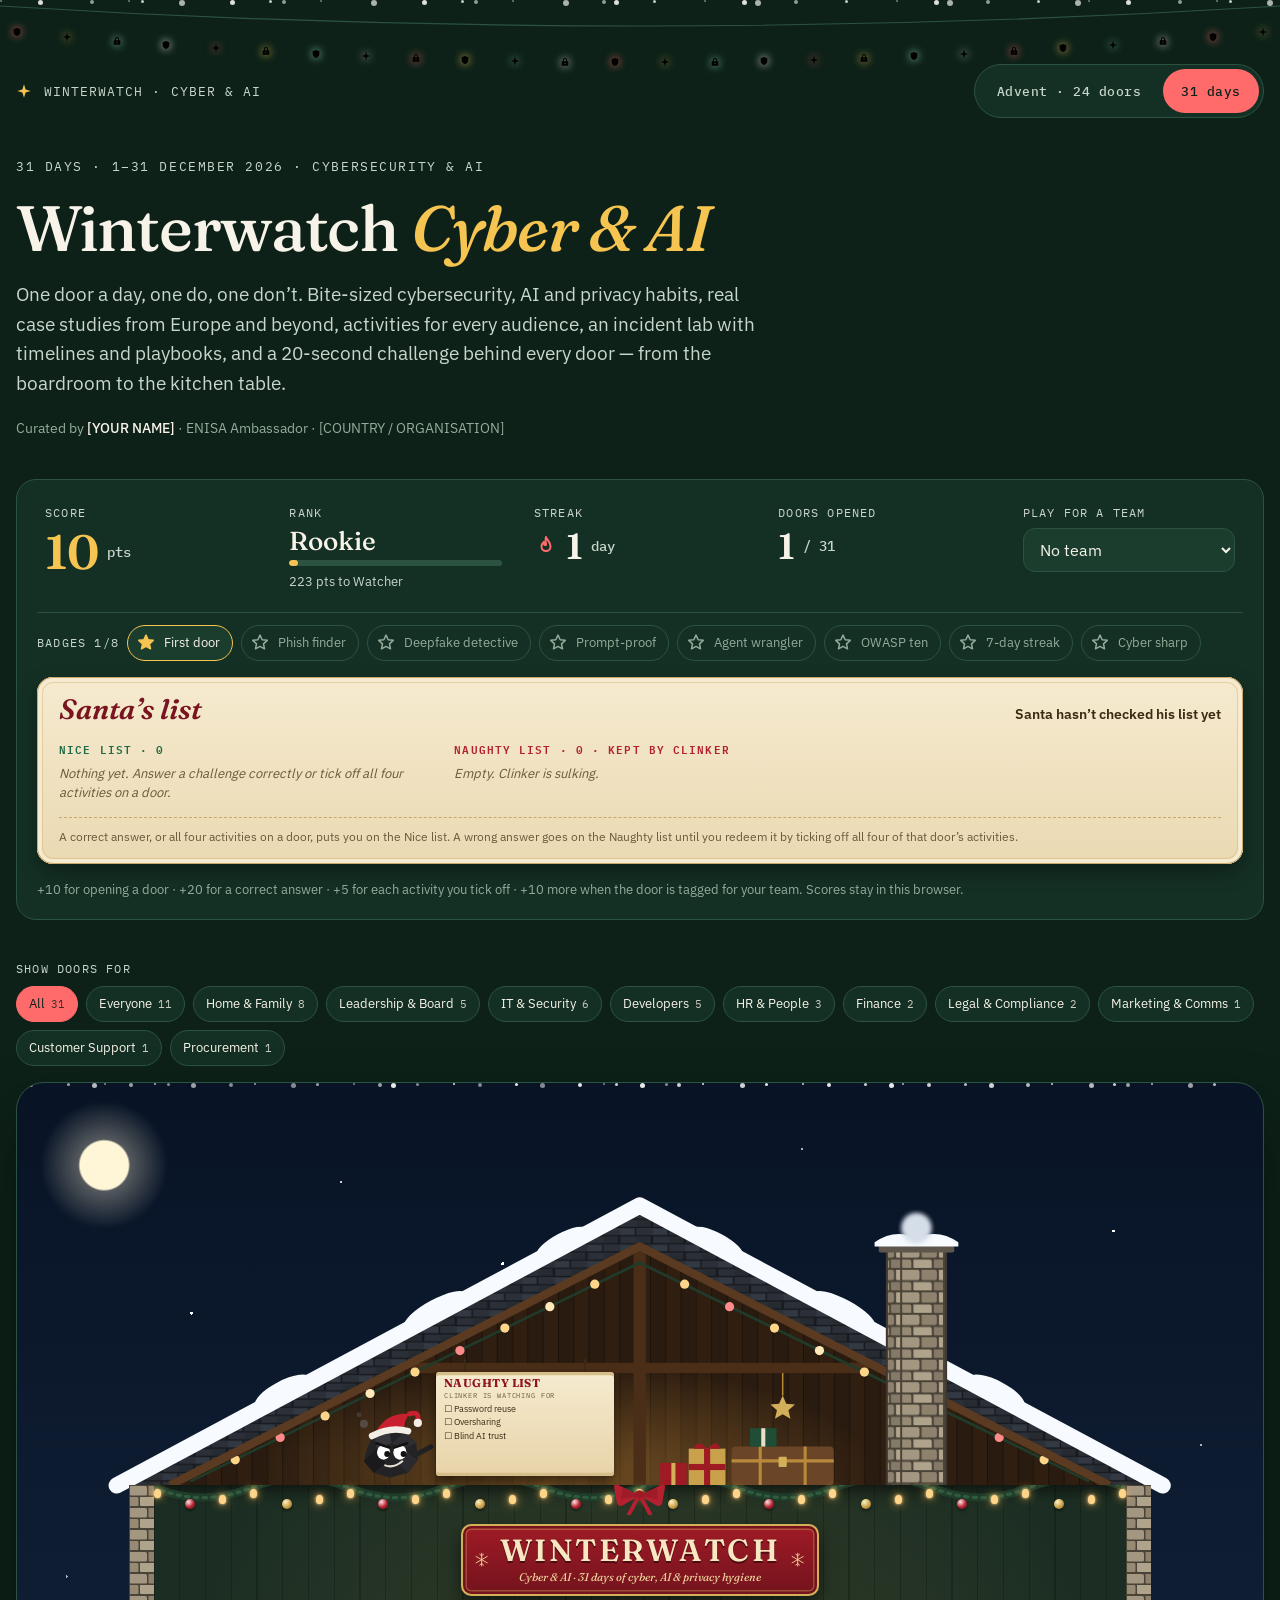
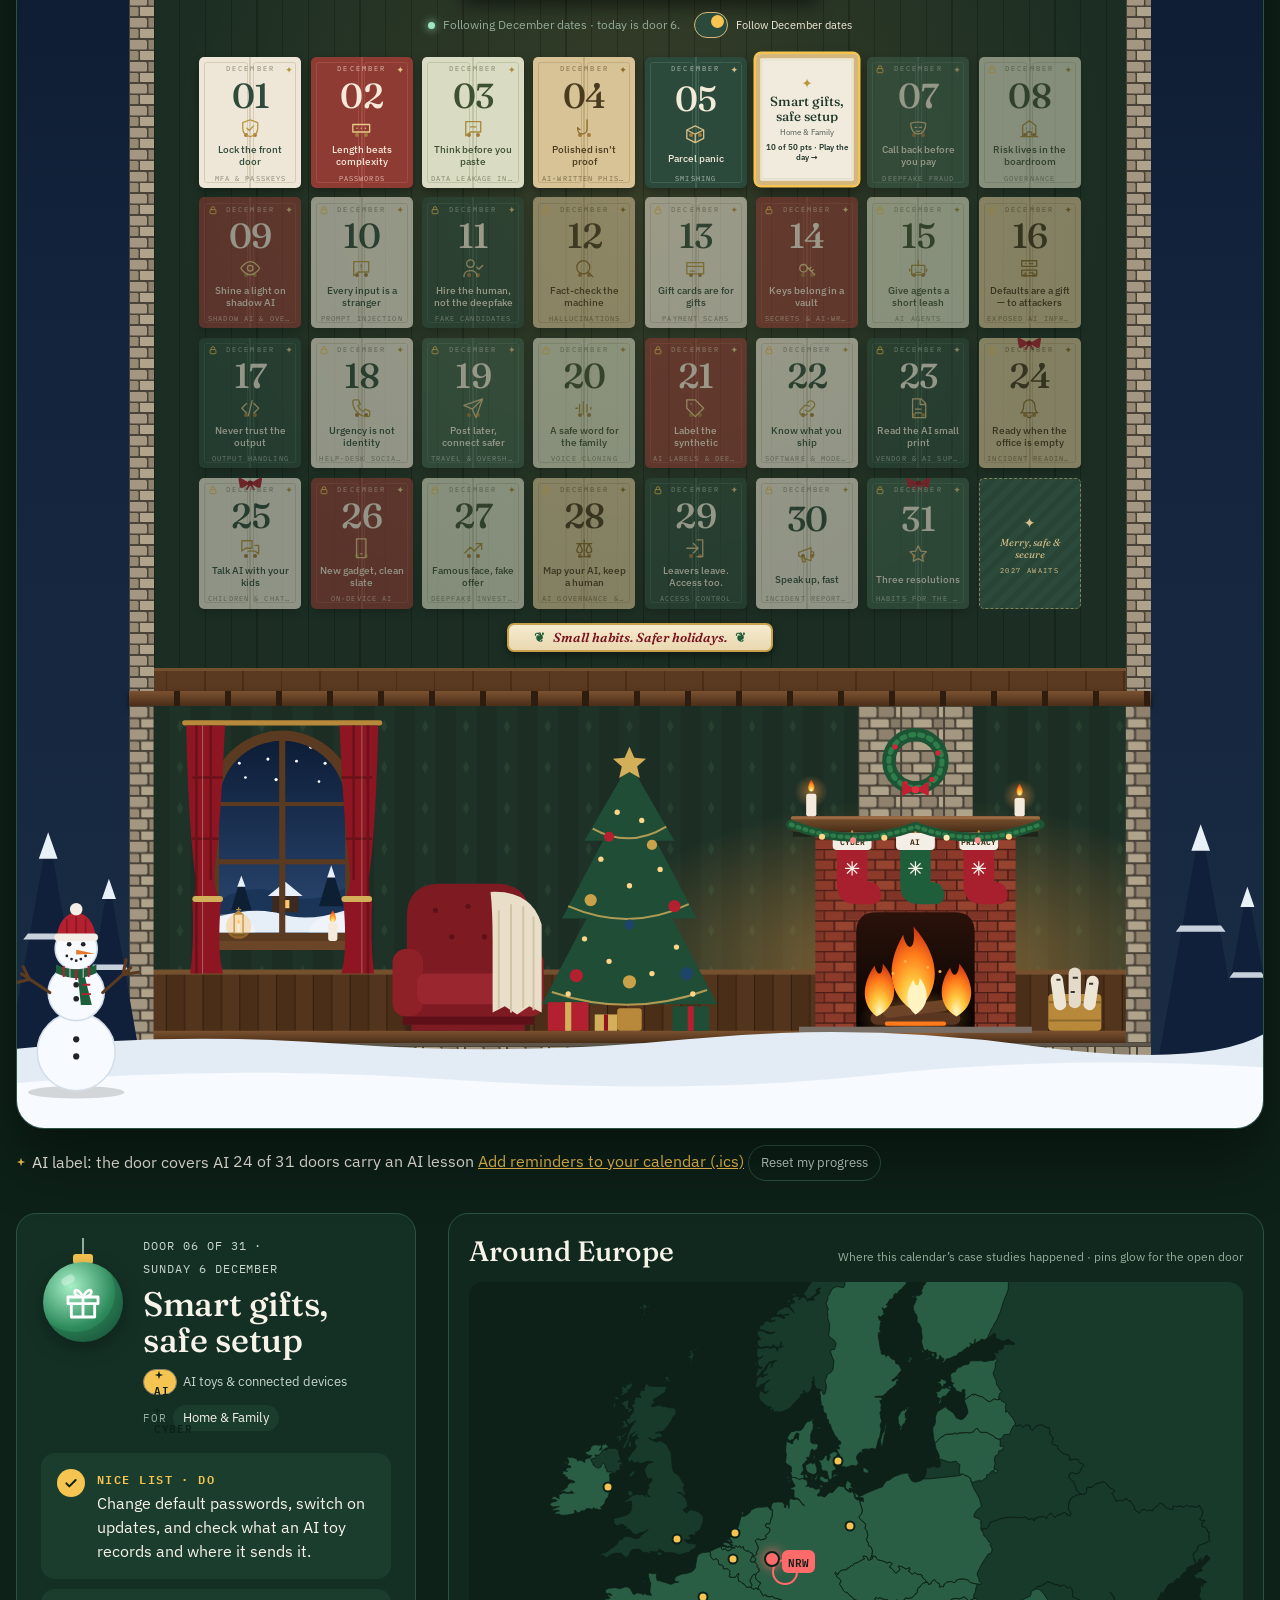
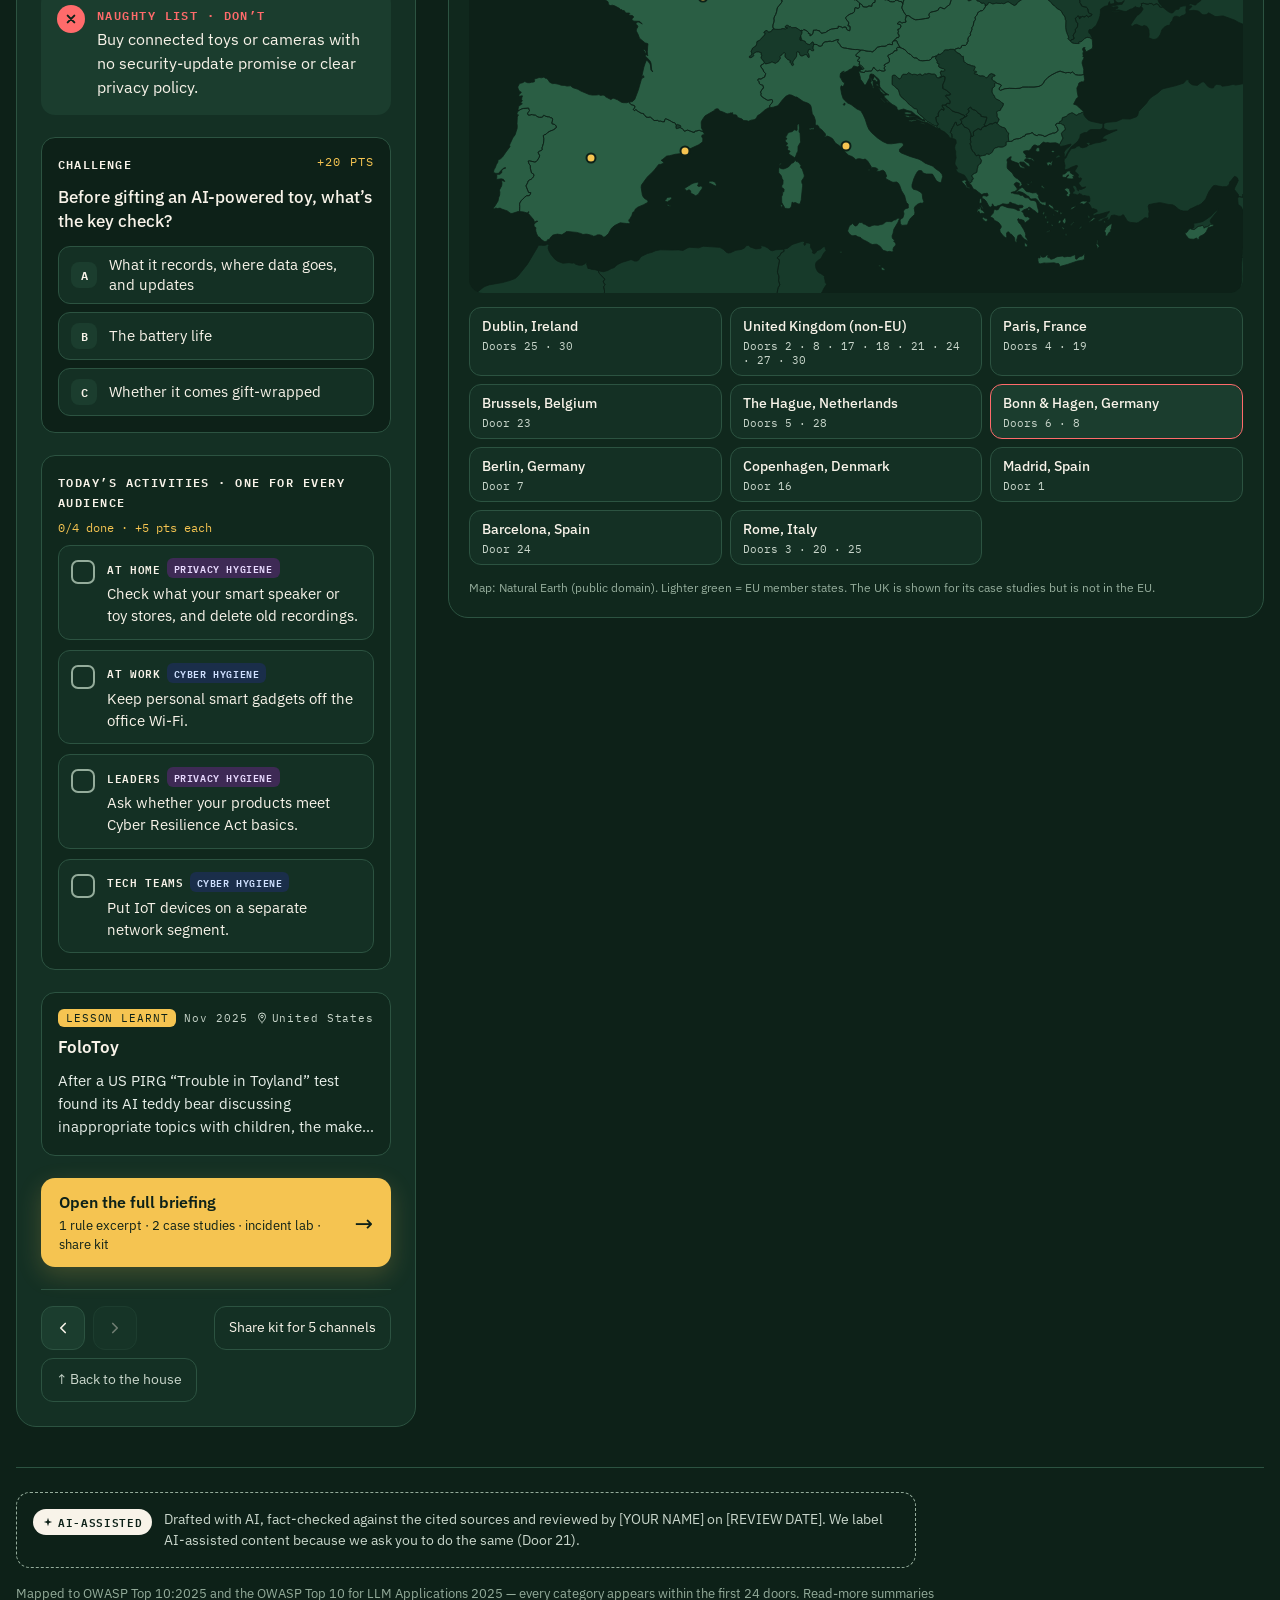
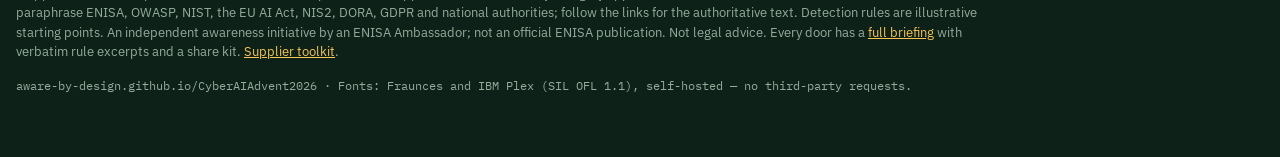
==== commit 7b6917a5: "Festive Save-as-PDF; remove brand and contact placeholders (#9) - Print / Save as PDF kept nothing o" ====
--- a/site/index.html
+++ b/site/index.html
@@ -25,7 +25,7 @@
 
 <div class="wrap">
 <header class="top">
-  <div class="brand"><img class="brand-mark" src="aware-by-design-mark.png" srcset="aware-by-design-mark.png 1x, aware-by-design-mark@2x.png 2x" width="40" height="40" alt=""><span class="brand-text"><span class="brand-org">aware-by-design</span><span class="brand-name">WINTERWATCH · CYBER &amp; AI</span></span></div>
+  <div class="brand"><svg class="brand-star" viewBox="0 0 24 24" aria-hidden="true"><path d="M12 2l2.4 7.6L22 12l-7.6 2.4L12 22l-2.4-7.6L2 12l7.6-2.4z"/></svg><span class="brand-name">WINTERWATCH · CYBER &amp; AI</span></div>
   <div class="seg" id="mode" role="group" aria-label="Calendar length">
     <button type="button" data-mode="advent" aria-pressed="false">Advent · 24 doors</button>
     <button type="button" data-mode="full" aria-pressed="true">31 days</button>
@@ -246,7 +246,7 @@
     <p>Drafted with AI, fact-checked against the cited sources and reviewed by [YOUR NAME] on [REVIEW DATE]. We label AI-assisted content because we ask you to do the same (Door 21).</p>
   </div>
   <p class="fine">Mapped to OWASP Top 10:2025 and the OWASP Top 10 for LLM Applications 2025 — every category appears within the first 24 doors. Read-more summaries paraphrase ENISA, OWASP, NIST, the EU AI Act, NIS2, DORA, GDPR and national authorities; follow the links for the authoritative text. Detection rules are illustrative starting points. An independent awareness initiative by an ENISA Ambassador; not an official ENISA publication. Not legal advice. Every door has a <a href="door.html">full briefing</a> with verbatim rule excerpts and a share kit. <a href="supply.html">Supplier toolkit</a>.</p>
-  <p class="fine mono brandline"><img class="foot-mark" src="aware-by-design-mark.png" srcset="aware-by-design-mark.png 1x, aware-by-design-mark@2x.png 2x" width="22" height="22" alt=""><span class="foot-org">aware-by-design</span> · aware-by-design.github.io/CyberAIAdvent2026 · Fonts: Fraunces and IBM Plex (SIL OFL 1.1), self-hosted — no third-party requests.</p>
+  <p class="fine mono">aware-by-design.github.io/CyberAIAdvent2026 · Fonts: Fraunces and IBM Plex (SIL OFL 1.1), self-hosted — no third-party requests.</p>
 </footer>
 </div>
 <noscript><p class="noscript">This calendar needs JavaScript to open its doors. The full content is also in <a href="days.json">days.json</a>.</p></noscript>
--- a/site/styles.css
+++ b/site/styles.css
@@ -53,10 +53,8 @@
 @keyframes fallA { 0% { transform: translate3d(0,-20px,0); opacity: 0 } 10% { opacity: 1 } 100% { transform: translate3d(40px,760px,0); opacity: 0 } }
 @keyframes fallB { 0% { transform: translate3d(0,-20px,0); opacity: 0 } 10% { opacity: 1 } 100% { transform: translate3d(-40px,760px,0); opacity: 0 } }
 .lights { position: relative; height: 56px; display: flex; justify-content: space-between; align-items: flex-start; padding: 0 12px; pointer-events: none; z-index: 1; }
-.lights > svg { position: absolute; left: 0; top: 0; width: 100%; height: 56px; }
-.bulb { position: relative; display: block; width: 16px; height: 16px; animation: twinkle 1.6s ease-in-out infinite; }
-.bulb::before { content: ""; position: absolute; left: 6px; top: -4px; width: 4px; height: 5px; border-radius: 1px; background: #3F604E; }
-.bulb svg { display: block; width: 16px; height: 16px; fill: currentColor; fill-rule: evenodd; }
+.lights svg { position: absolute; left: 0; top: 0; width: 100%; height: 56px; }
+.bulb { position: relative; display: block; width: 10px; height: 14px; border-radius: 50% 50% 45% 45%; animation: twinkle 1.6s ease-in-out infinite; }
 @keyframes twinkle { 0%,100% { opacity: .35; transform: scale(.8) } 50% { opacity: 1; transform: scale(1.05) } }
 @keyframes swing { 0%,100% { transform: rotate(-4deg) } 50% { transform: rotate(4deg) } }
 @keyframes pop { 0% { transform: scale(.92) } 60% { transform: scale(1.06) } 100% { transform: scale(1) } }
@@ -74,12 +72,7 @@
 .wrap { position: relative; z-index: 1; max-width: 1328px; margin: 0 auto; padding: 8px 16px 64px; display: flex; flex-direction: column; gap: 40px; }
 .top { display: flex; flex-wrap: wrap; align-items: center; justify-content: space-between; gap: 16px; }
 .brand { display: flex; align-items: center; gap: 12px; }
-.brand-mark { width: 40px; height: 40px; flex: none; }
-.brand-text { display: flex; flex-direction: column; gap: 2px; line-height: 1.1; }
-.brand-org { font: 600 20px var(--serif); letter-spacing: -.01em; color: var(--text); }
-.brandline { display: flex; flex-wrap: wrap; align-items: center; gap: 6px; }
-.foot-mark { width: 22px; height: 22px; flex: none; }
-.foot-org { font: 600 14px var(--serif); color: var(--text); letter-spacing: 0; }
+.brand-star { width: 16px; height: 16px; fill: var(--gold); flex: none; }
 .brand-name { font: 13px var(--mono); letter-spacing: .08em; color: var(--muted); }
 .seg { display: flex; gap: 4px; padding: 4px; border-radius: 999px; background: var(--surface); border: 1px solid var(--line); }
 .seg button { border: 0; border-radius: 999px; min-height: 44px; padding: 0 18px; font: 500 13px var(--mono); letter-spacing: .04em; background: transparent; color: var(--muted); transition: background-color .25s ease; }
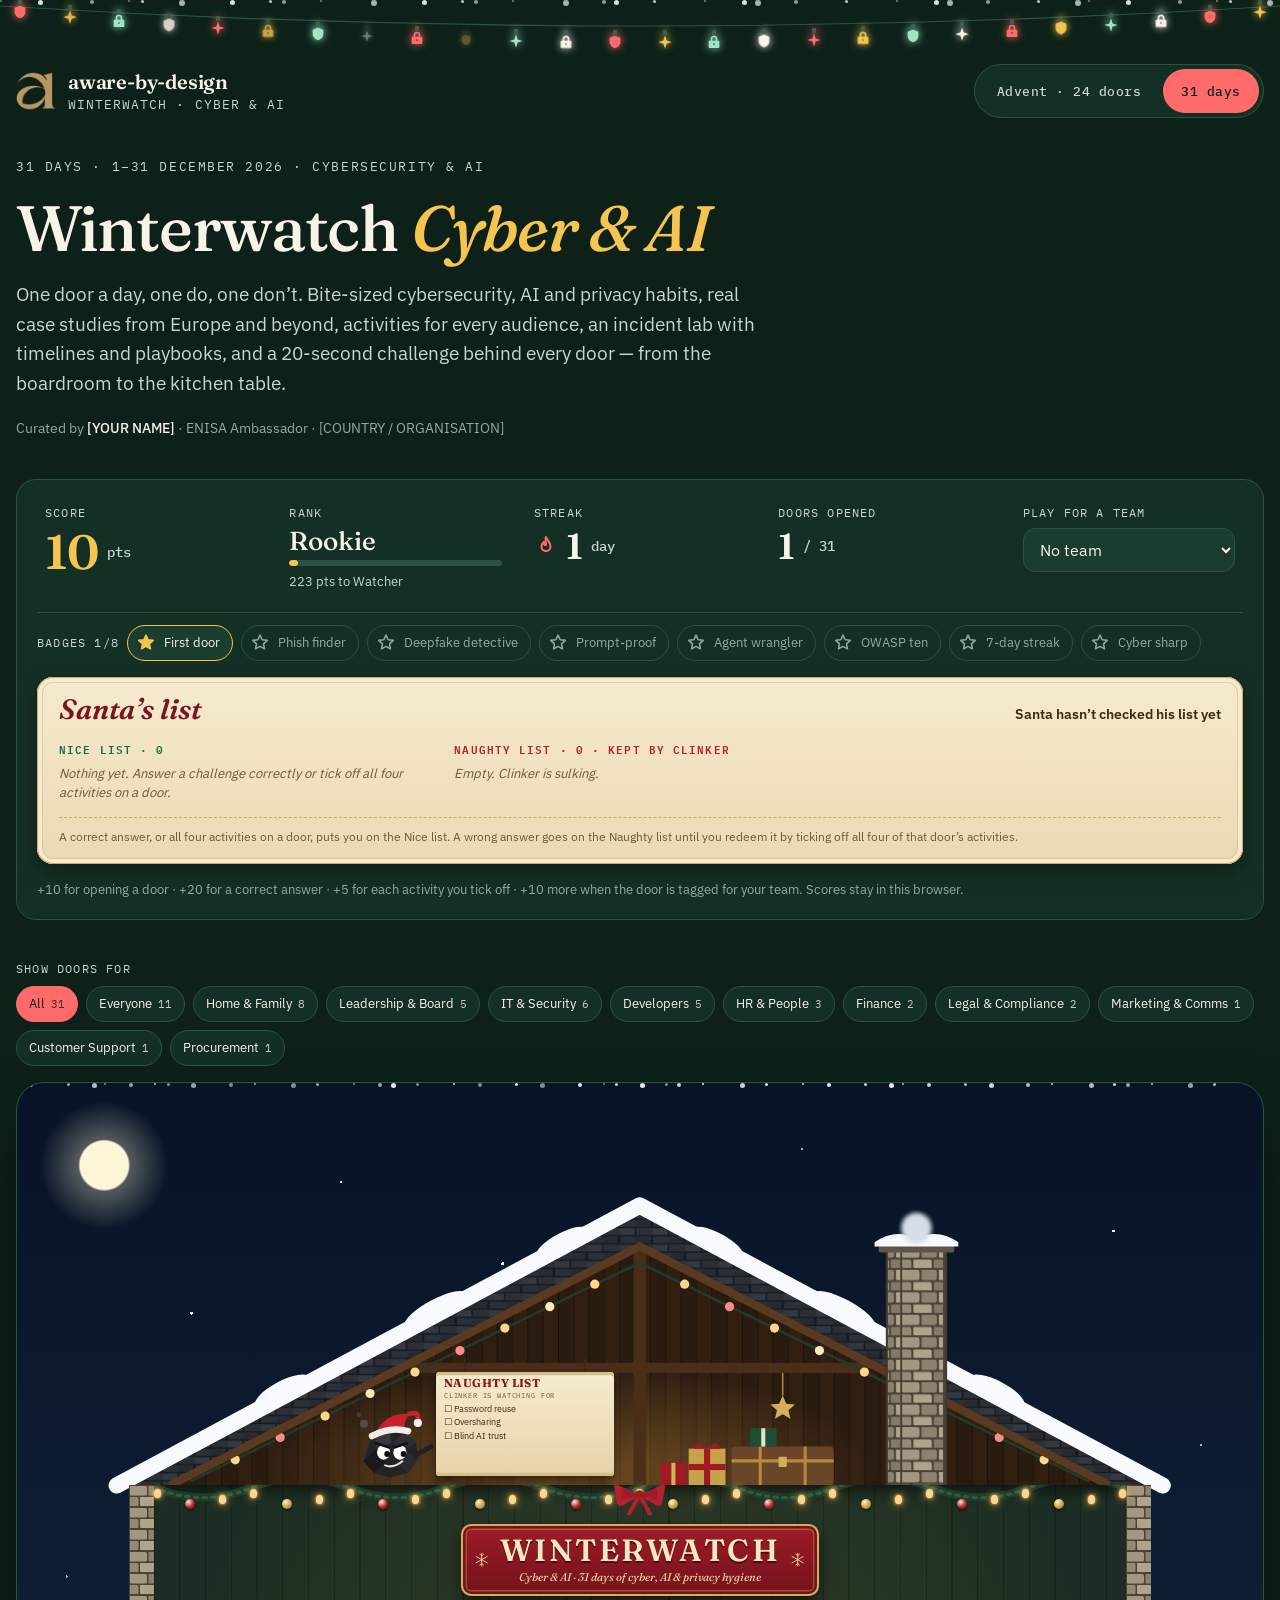
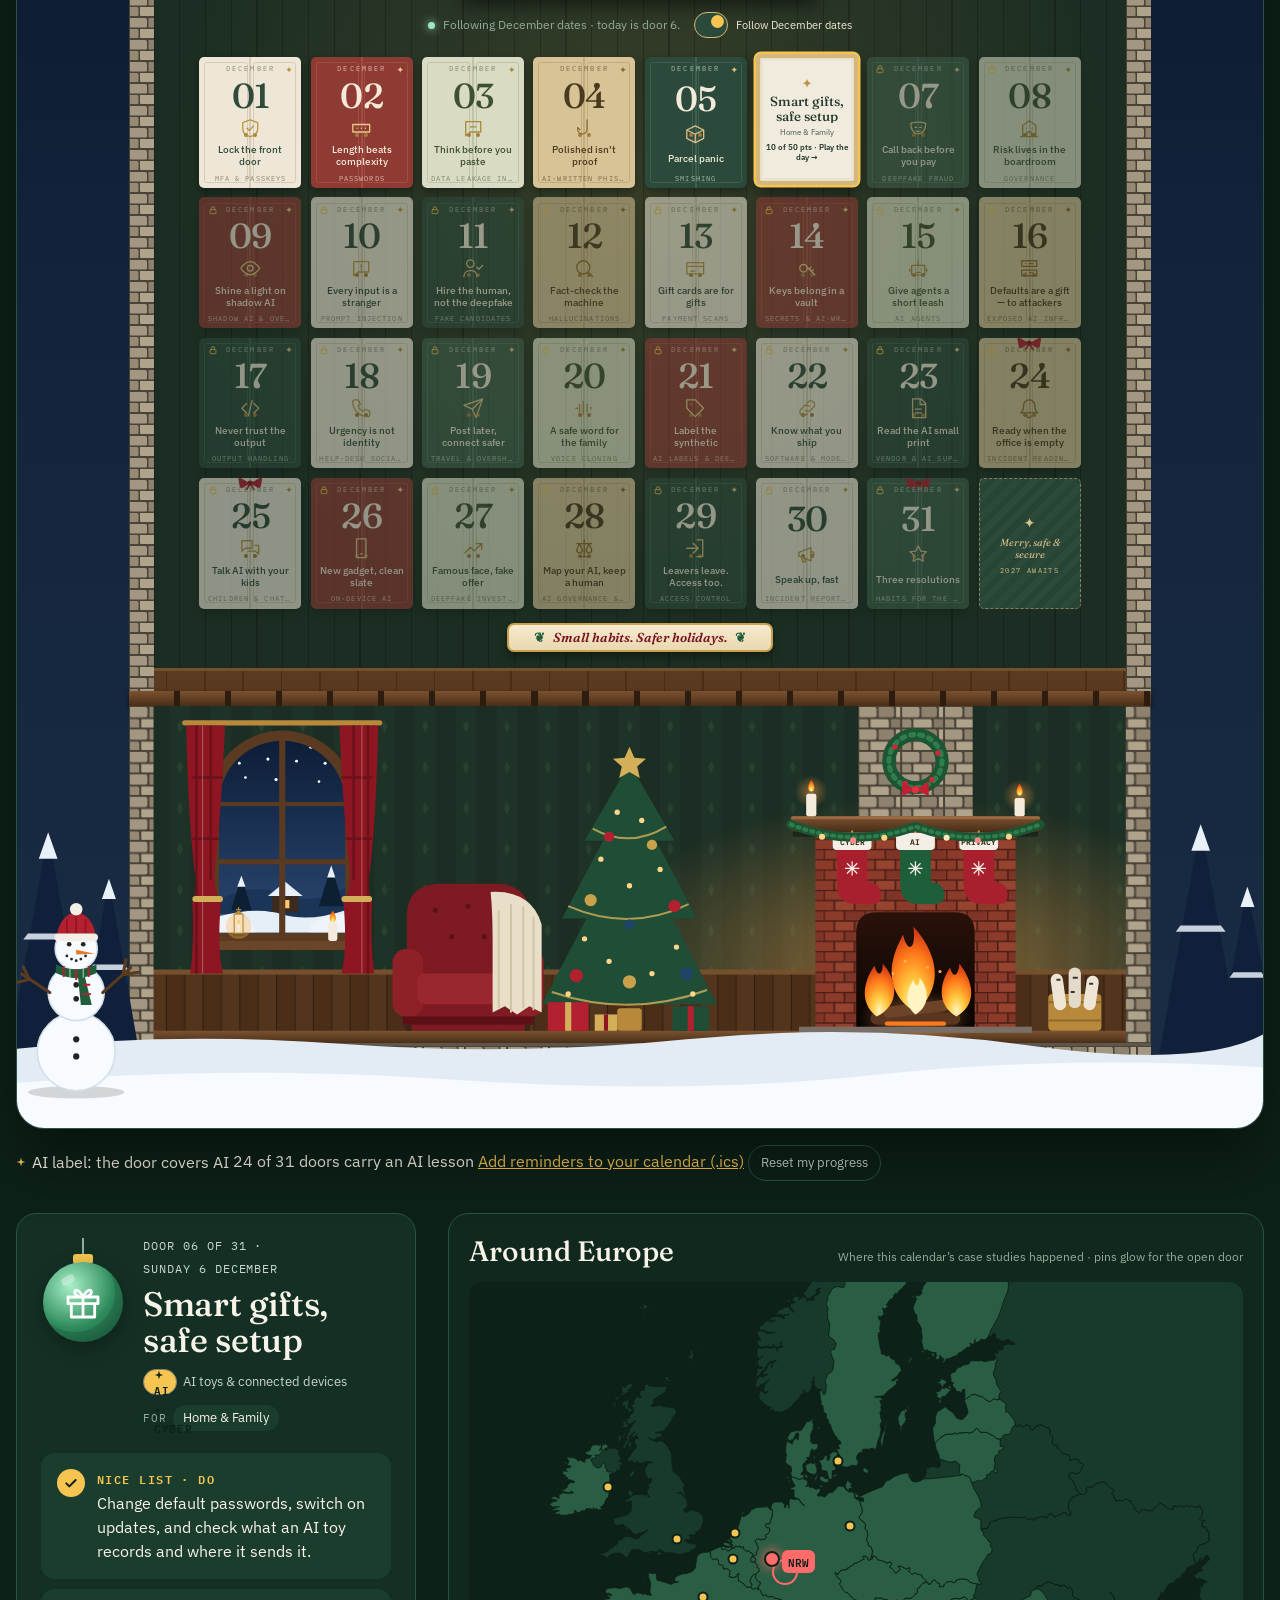
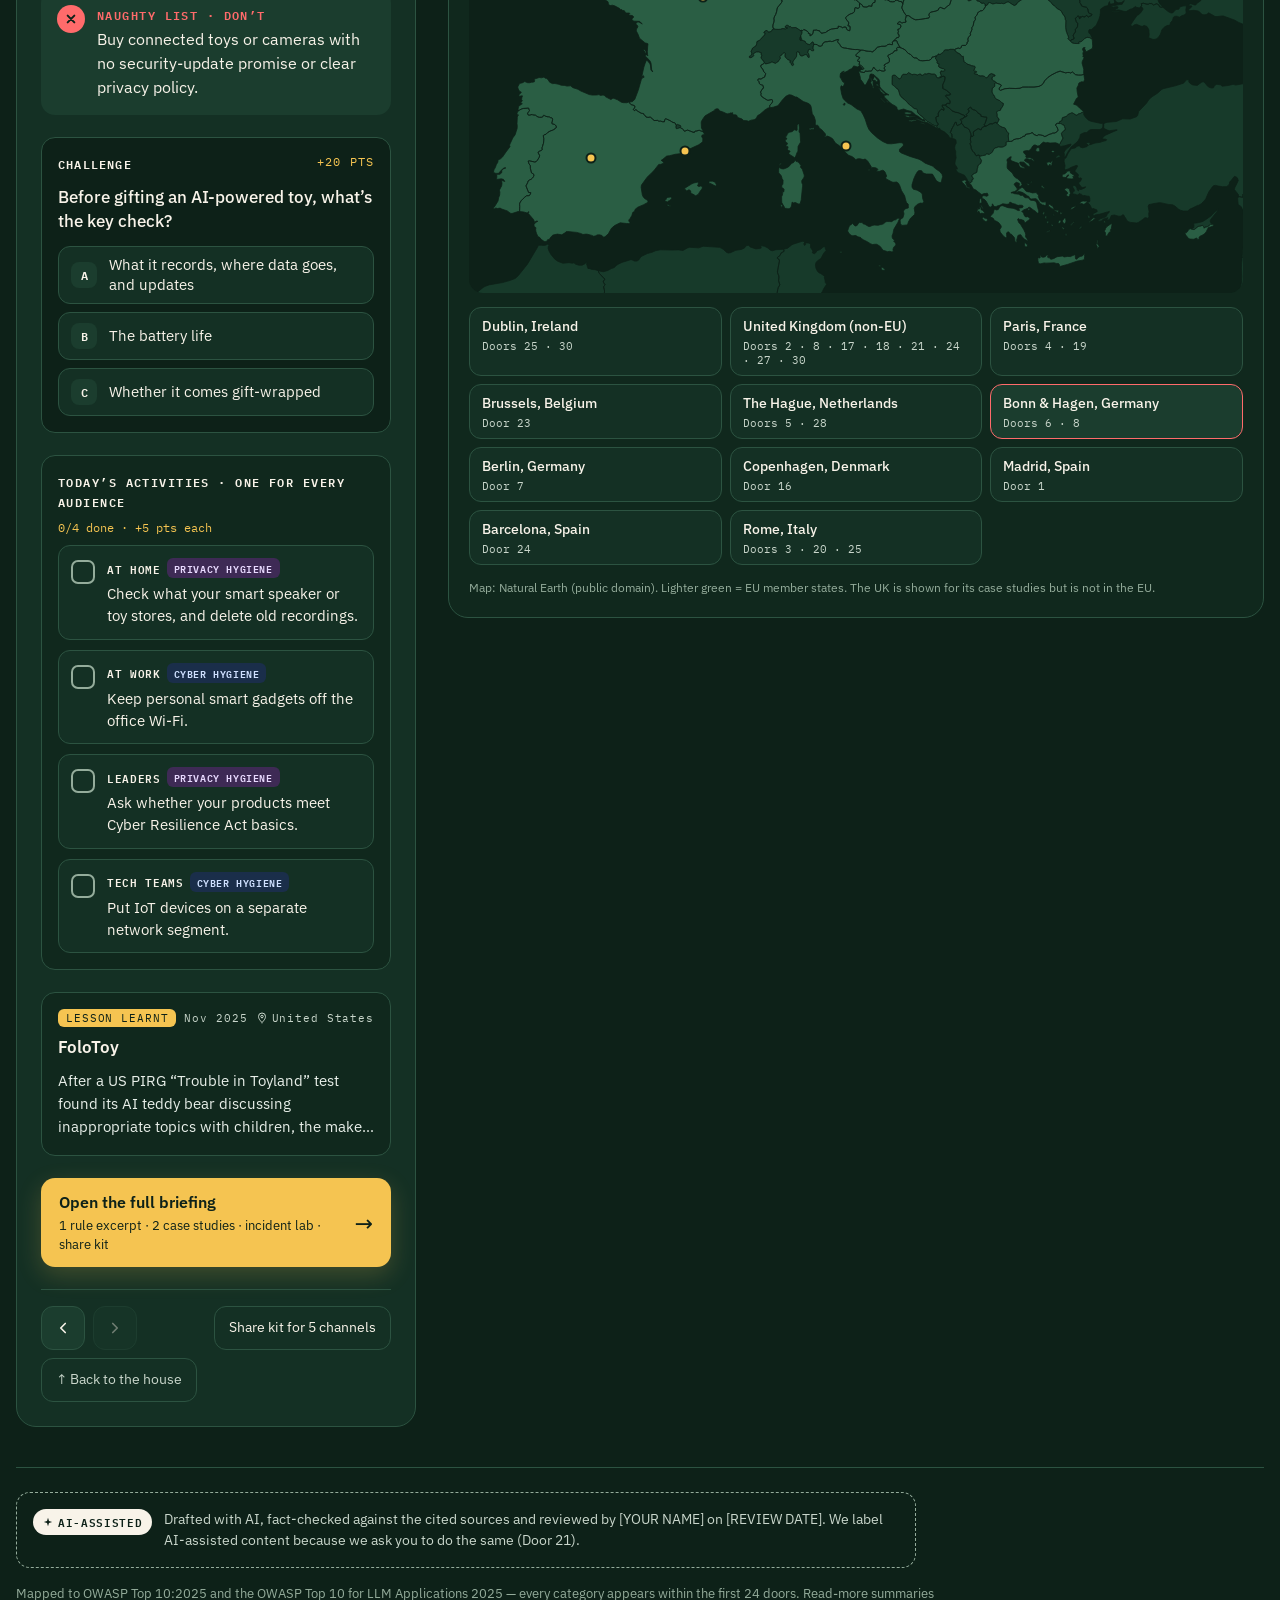
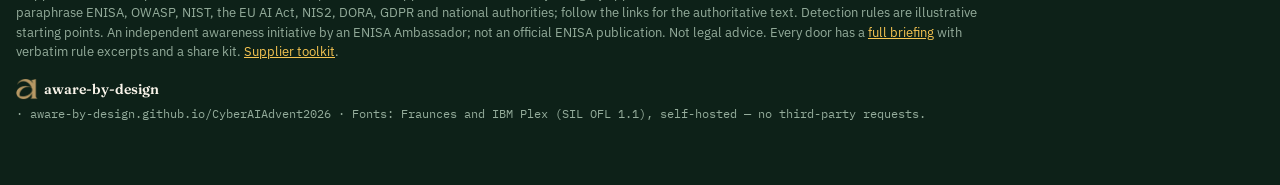
==== commit 0f212b47: "Garland icons, aware-by-design logo, link checker (+ thorough test fixes) (#10) * Festive Save-as-PD" ====
--- a/site/index.html
+++ b/site/index.html
@@ -25,7 +25,7 @@
 
 <div class="wrap">
 <header class="top">
-  <div class="brand"><svg class="brand-star" viewBox="0 0 24 24" aria-hidden="true"><path d="M12 2l2.4 7.6L22 12l-7.6 2.4L12 22l-2.4-7.6L2 12l7.6-2.4z"/></svg><span class="brand-name">WINTERWATCH · CYBER &amp; AI</span></div>
+  <div class="brand"><img class="brand-mark" src="aware-by-design-mark.png" srcset="aware-by-design-mark.png 1x, aware-by-design-mark@2x.png 2x" width="40" height="40" alt=""><span class="brand-text"><span class="brand-org">aware-by-design</span><span class="brand-name">WINTERWATCH · CYBER &amp; AI</span></span></div>
   <div class="seg" id="mode" role="group" aria-label="Calendar length">
     <button type="button" data-mode="advent" aria-pressed="false">Advent · 24 doors</button>
     <button type="button" data-mode="full" aria-pressed="true">31 days</button>
@@ -246,7 +246,7 @@
     <p>Drafted with AI, fact-checked against the cited sources and reviewed by [YOUR NAME] on [REVIEW DATE]. We label AI-assisted content because we ask you to do the same (Door 21).</p>
   </div>
   <p class="fine">Mapped to OWASP Top 10:2025 and the OWASP Top 10 for LLM Applications 2025 — every category appears within the first 24 doors. Read-more summaries paraphrase ENISA, OWASP, NIST, the EU AI Act, NIS2, DORA, GDPR and national authorities; follow the links for the authoritative text. Detection rules are illustrative starting points. An independent awareness initiative by an ENISA Ambassador; not an official ENISA publication. Not legal advice. Every door has a <a href="door.html">full briefing</a> with verbatim rule excerpts and a share kit. <a href="supply.html">Supplier toolkit</a>.</p>
-  <p class="fine mono">aware-by-design.github.io/CyberAIAdvent2026 · Fonts: Fraunces and IBM Plex (SIL OFL 1.1), self-hosted — no third-party requests.</p>
+  <p class="fine mono brandline"><img class="foot-mark" src="aware-by-design-mark.png" srcset="aware-by-design-mark.png 1x, aware-by-design-mark@2x.png 2x" width="22" height="22" alt=""><span class="foot-org">aware-by-design</span> · aware-by-design.github.io/CyberAIAdvent2026 · Fonts: Fraunces and IBM Plex (SIL OFL 1.1), self-hosted — no third-party requests.</p>
 </footer>
 </div>
 <noscript><p class="noscript">This calendar needs JavaScript to open its doors. The full content is also in <a href="days.json">days.json</a>.</p></noscript>
--- a/site/styles.css
+++ b/site/styles.css
@@ -53,8 +53,10 @@
 @keyframes fallA { 0% { transform: translate3d(0,-20px,0); opacity: 0 } 10% { opacity: 1 } 100% { transform: translate3d(40px,760px,0); opacity: 0 } }
 @keyframes fallB { 0% { transform: translate3d(0,-20px,0); opacity: 0 } 10% { opacity: 1 } 100% { transform: translate3d(-40px,760px,0); opacity: 0 } }
 .lights { position: relative; height: 56px; display: flex; justify-content: space-between; align-items: flex-start; padding: 0 12px; pointer-events: none; z-index: 1; }
-.lights svg { position: absolute; left: 0; top: 0; width: 100%; height: 56px; }
-.bulb { position: relative; display: block; width: 10px; height: 14px; border-radius: 50% 50% 45% 45%; animation: twinkle 1.6s ease-in-out infinite; }
+.lights > svg { position: absolute; left: 0; top: 0; width: 100%; height: 56px; }
+.bulb { position: relative; display: block; width: 16px; height: 16px; animation: twinkle 1.6s ease-in-out infinite; }
+.bulb::before { content: ""; position: absolute; left: 6px; top: -4px; width: 4px; height: 5px; border-radius: 1px; background: #3F604E; }
+.bulb svg { display: block; width: 16px; height: 16px; fill: currentColor; fill-rule: evenodd; }
 @keyframes twinkle { 0%,100% { opacity: .35; transform: scale(.8) } 50% { opacity: 1; transform: scale(1.05) } }
 @keyframes swing { 0%,100% { transform: rotate(-4deg) } 50% { transform: rotate(4deg) } }
 @keyframes pop { 0% { transform: scale(.92) } 60% { transform: scale(1.06) } 100% { transform: scale(1) } }
@@ -72,7 +74,12 @@
 .wrap { position: relative; z-index: 1; max-width: 1328px; margin: 0 auto; padding: 8px 16px 64px; display: flex; flex-direction: column; gap: 40px; }
 .top { display: flex; flex-wrap: wrap; align-items: center; justify-content: space-between; gap: 16px; }
 .brand { display: flex; align-items: center; gap: 12px; }
-.brand-star { width: 16px; height: 16px; fill: var(--gold); flex: none; }
+.brand-mark { width: 40px; height: 40px; flex: none; }
+.brand-text { display: flex; flex-direction: column; gap: 2px; line-height: 1.1; }
+.brand-org { font: 600 20px var(--serif); letter-spacing: -.01em; color: var(--text); }
+.brandline { display: flex; flex-wrap: wrap; align-items: center; gap: 6px; }
+.foot-mark { width: 22px; height: 22px; flex: none; }
+.foot-org { font: 600 14px var(--serif); color: var(--text); letter-spacing: 0; }
 .brand-name { font: 13px var(--mono); letter-spacing: .08em; color: var(--muted); }
 .seg { display: flex; gap: 4px; padding: 4px; border-radius: 999px; background: var(--surface); border: 1px solid var(--line); }
 .seg button { border: 0; border-radius: 999px; min-height: 44px; padding: 0 18px; font: 500 13px var(--mono); letter-spacing: .04em; background: transparent; color: var(--muted); transition: background-color .25s ease; }
@@ -301,6 +308,16 @@
 .tbl td { color: var(--soft); }
 .tbl td.clock { color: var(--gold); }
 .tbl .ref { display: block; margin-top: 2px; font: 11px var(--mono); color: var(--faint); }
+@media (max-width: 900px) {
+  .tbl { border: 0; border-radius: 0; overflow: visible; }
+  .tbl table { min-width: 0; }
+  .tbl thead { position: absolute; width: 1px; height: 1px; overflow: hidden; clip: rect(0 0 0 0); }
+  .tbl table, .tbl tbody, .tbl tr, .tbl th, .tbl td { display: block; width: 100%; }
+  .tbl tr { margin-bottom: 12px; border: 1px solid var(--line); border-radius: 14px; background: var(--surface); overflow: hidden; }
+  .tbl th, .tbl td { border-bottom: 1px solid var(--line); padding: 12px 14px; }
+  .tbl tr > :last-child { border-bottom: 0; }
+  .tbl td::before { content: attr(data-label); display: block; margin-bottom: 4px; font: 11px var(--mono); letter-spacing: .08em; color: var(--faint); }
+}
 .clockgrid { list-style: none; margin: 0; padding: 0; display: grid; grid-template-columns: repeat(auto-fit, minmax(min(190px, 100%), 1fr)); gap: 12px; }
 .clockgrid li { display: flex; flex-direction: column; gap: 8px; padding: 16px; border-radius: 16px; background: var(--surface); border: 1px solid var(--line); animation: rise .5s ease both; }
 .clockgrid .t { align-self: flex-start; padding: 4px 10px; border-radius: 999px; background: var(--gold); color: var(--on); font: 600 12px var(--mono); }
@@ -537,6 +554,8 @@
 }
 
 @media (max-width: 760px) {
+  .lights .bulb:nth-of-type(2n) { display: none; }
+  .bf-bar .grow { display: none; } .bf-bar .pos { order: -1; flex-basis: 100%; }
   .house { --u: 10px; padding: 64px 3% 40px; border-radius: 18px; }
   .floor1 { padding: 34px 12px 0; }
   .cards, .cards.m-advent { grid-template-columns: repeat(auto-fill, minmax(78px, 1fr)); gap: 9px; }
